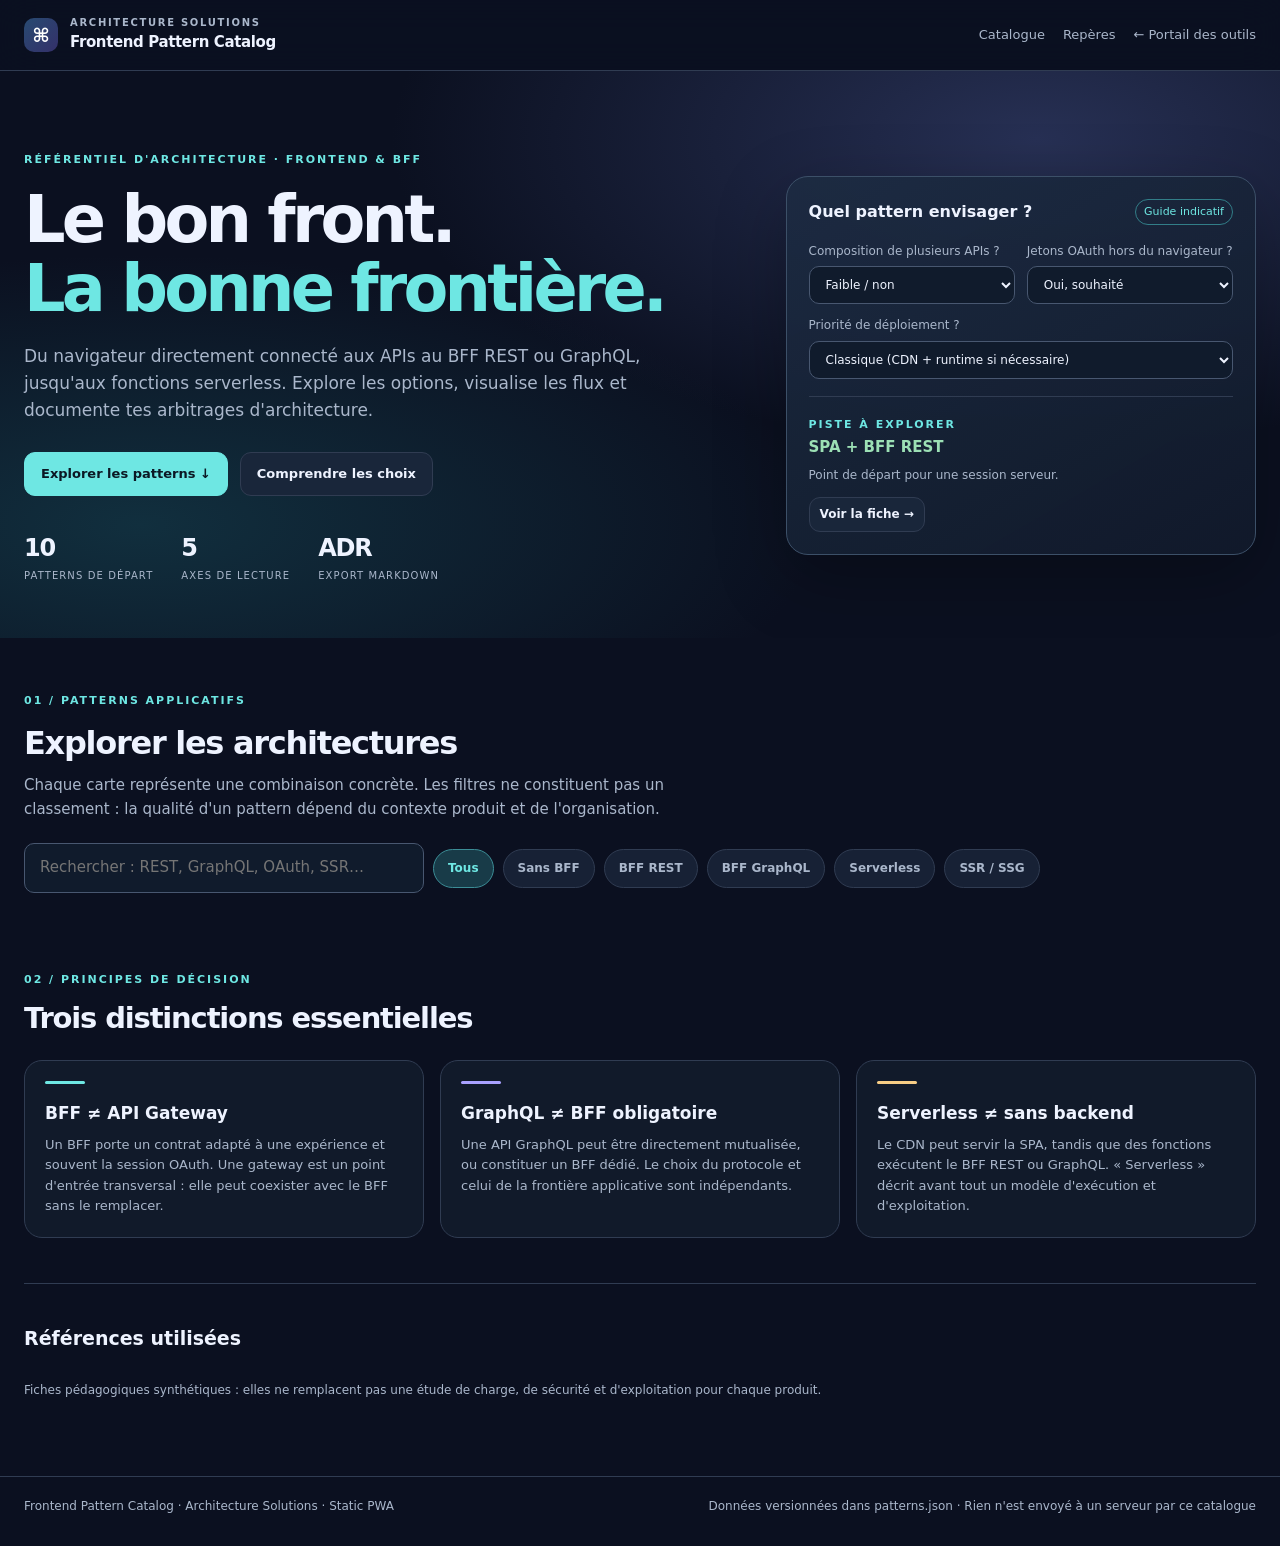
==== index.html @ 8d46b37c "feat: catalogue PWA de 10 patterns frontend, BFF et serverless" ====
<!doctype html>
<html lang="fr">
<head>
  <meta charset="utf-8">
  <meta name="viewport" content="width=device-width,initial-scale=1">
  <meta name="theme-color" content="#0b1020">
  <meta name="description" content="Catalogue interactif de patterns frontend : SPA, BFF REST, GraphQL, SSR, Jamstack et serverless. Schémas, critères d'arbitrage et export ADR.">
  <link rel="manifest" href="./manifest.webmanifest">
  <link rel="icon" type="image/svg+xml" href="./icon.svg">
  <title>Frontend Architecture Patterns · Architecture Solutions</title>
<style>
:root{color-scheme:dark;--bg:#0b1020;--surface:#151c2c;--surface2:#1b2537;--ink:#eef3ff;--muted:#aab7cb;--line:#303c52;--cyan:#6ee7e3;--violet:#a9a1ff;--warm:#f7cd85;--green:#9ce0b5;--r:18px;--font:Inter,-apple-system,BlinkMacSystemFont,"Segoe UI",system-ui,sans-serif}
*{box-sizing:border-box}html{scroll-behavior:smooth}body{margin:0;background:var(--bg);color:var(--ink);font:15px/1.58 var(--font)}button,input,select{font:inherit}button{cursor:pointer}a{color:var(--cyan)}button:focus-visible,a:focus-visible,input:focus-visible,select:focus-visible{outline:2px solid var(--cyan);outline-offset:3px}
[hidden]{display:none!important}.wrap{width:min(1240px,calc(100% - 48px));margin:auto}.topbar{border-bottom:1px solid var(--line);background:#0b1020eF;position:sticky;top:0;z-index:10;backdrop-filter:blur(20px)}
.topbar-inner{display:flex;align-items:center;gap:22px;min-height:70px}.mark{width:34px;height:34px;display:grid;place-items:center;font-size:19px;border-radius:10px;background:linear-gradient(135deg,#284a71,#34306a);color:#fff}.brand{display:flex;gap:12px;align-items:center;text-decoration:none;color:var(--ink);font-weight:750;letter-spacing:-.025em}.brand small{display:block;color:var(--muted);font-size:10px;letter-spacing:.17em;text-transform:uppercase;font-weight:650}.top-links{margin-left:auto;display:flex;gap:18px;align-items:center}.top-links a{color:var(--muted);font-size:13px;text-decoration:none}.top-links a:hover{color:var(--ink)}
.eyebrow{text-transform:uppercase;letter-spacing:.18em;color:var(--cyan);font-size:11px;font-weight:800}.hero{padding:76px 0 54px;position:relative;overflow:hidden;background:radial-gradient(ellipse at 81% 12%,#273054 0,transparent 44%),radial-gradient(ellipse at 11% 80%,#112f3e 0,transparent 42%)}
.hero-grid{display:grid;grid-template-columns:minmax(0,1.3fr) minmax(320px,.85fr);align-items:center;gap:42px}.hero h1{font-size:clamp(36px,5.1vw,70px);letter-spacing:-.057em;line-height:1.06;margin:14px 0 20px;font-weight:780}.hero h1 em{font-style:normal;color:var(--cyan)}.hero p{max-width:660px;font-size:17px;color:var(--muted);margin:0}.hero-actions{display:flex;gap:12px;flex-wrap:wrap;margin-top:28px}
.btn{border:1px solid var(--line);border-radius:11px;padding:11px 16px;display:inline-flex;align-items:center;gap:9px;text-decoration:none;color:var(--ink);background:#19263a;font-weight:650;font-size:13px}.btn:hover{border-color:#7283a1;background:#223047}.btn.primary{background:var(--cyan);color:#0b1824;border-color:var(--cyan)}.btn.primary:hover{background:#a5f4ef}.btn.small{font-size:12px;padding:7px 10px}.btn[disabled]{opacity:.45;cursor:not-allowed}
.hero-panel{border:1px solid #3c5068;border-radius:22px;padding:22px;background:linear-gradient(150deg,#1c2b42e6,#111a2be8);box-shadow:0 22px 70px #0004}.panel-head{display:flex;justify-content:space-between;align-items:center;gap:12px}.panel-head strong{font-size:16px}.panel-head span{font-size:11px;color:var(--cyan);border:1px solid #327e88;padding:3px 8px;border-radius:20px}.select-grid{display:grid;grid-template-columns:1fr 1fr;gap:12px;margin:17px 0}.field{display:flex;flex-direction:column;gap:6px;color:var(--muted);font-size:12px}.field:last-child{grid-column:1/-1}.field select,.search{border:1px solid #485770;background:#101b2c;color:var(--ink);border-radius:10px;padding:10px 12px;width:100%;min-width:0}.suggest{border-top:1px solid var(--line);padding-top:15px}.suggest .note{color:var(--muted);font-size:12px;display:block;margin:6px 0 12px}.suggest strong{font-size:15px;color:var(--green)}
.quick-facts{display:flex;gap:28px;flex-wrap:wrap;margin-top:34px}.quick-facts strong{font-size:24px;letter-spacing:-.05em}.quick-facts span{display:block;text-transform:uppercase;font-size:10px;letter-spacing:.11em;color:var(--muted)}
main{padding-bottom:64px}.intro{padding:50px 0 22px;display:flex;gap:20px;align-items:end;justify-content:space-between}.intro h2{font-size:32px;letter-spacing:-.04em;margin:6px 0}.intro p{max-width:650px;margin:0;color:var(--muted)}.counter{font-size:13px;color:var(--muted)}
.filters{display:flex;flex-wrap:wrap;align-items:center;gap:9px;margin-bottom:22px}.search{min-width:220px;flex:1;max-width:400px;padding:12px 15px}.chip{background:#172135;color:var(--muted);border:1px solid var(--line);border-radius:30px;padding:9px 14px;font-size:12px;font-weight:700}.chip:hover,.chip[aria-pressed=true]{background:#183b48;color:var(--cyan);border-color:#3c8d96}
.cards{display:grid;grid-template-columns:repeat(3,minmax(0,1fr));gap:17px}.pattern{min-width:0;border:1px solid var(--line);border-radius:var(--r);background:linear-gradient(160deg,#182338,#101827);padding:22px;display:flex;flex-direction:column;transition:transform .18s,border-color .18s}.pattern:hover{transform:translateY(-3px);border-color:#59708d}.pattern .meta{display:flex;justify-content:space-between;gap:12px;align-items:center}.micro{font-size:10px;letter-spacing:.12em;text-transform:uppercase;color:var(--cyan);font-weight:800}.tag{font-size:10px;border:1px solid #445169;color:#c6d0dd;border-radius:6px;padding:3px 7px;white-space:nowrap}.pattern h3{font-size:20px;line-height:1.2;letter-spacing:-.035em;margin:18px 0 9px}.pattern .summary{color:var(--muted);font-size:13px;min-height:62px;margin:0}.chain{display:flex;align-items:stretch;gap:5px;margin:23px 0;overflow-x:auto;padding:4px 0 8px}.node{background:#202f46;border:1px solid #455c78;border-radius:8px;padding:10px 7px;min-width:0;flex:1;display:grid;place-items:center;text-align:center;font-size:10px;font-weight:700;line-height:1.2}.node small{display:block;color:var(--muted);font-size:9px;font-weight:450;margin-top:4px}.node.bff{border-color:#62bcb8;color:#abf9f1}.node.client{border-color:#8278ce;color:#dad3ff}.node.service{border-color:#b39054;color:#ffe4b2}.arr{align-self:center;color:var(--cyan);font-size:15px}.pattern .bottom{display:flex;justify-content:space-between;align-items:center;margin-top:auto;gap:10px;border-top:1px solid var(--line);padding-top:14px}.pattern .detail{border:0;background:none;color:var(--cyan);font-size:12px;font-weight:700;padding:5px}.compare-toggle{display:flex;align-items:center;gap:6px;font-size:12px;color:var(--muted);cursor:pointer}.compare-toggle input{accent-color:var(--cyan);width:16px;height:16px}.hint{font-size:12px;color:var(--muted)}.empty{padding:45px;text-align:center;border:1px dashed var(--line);border-radius:var(--r)}
.comparison{margin-top:42px;border:1px solid #40506d;background:linear-gradient(140deg,#16263c,#101927);border-radius:20px;padding:24px}.comparison h2{margin:0 0 8px;font-size:24px;letter-spacing:-.04em}.comparison p{color:var(--muted);margin:0 0 18px}.table-scroll{overflow-x:auto}table{width:100%;border-collapse:collapse;font-size:13px}th,td{text-align:left;vertical-align:top;padding:12px;border-bottom:1px solid var(--line);min-width:180px}th:first-child,td:first-child{min-width:136px;width:136px;color:var(--muted)}th{color:var(--cyan)}.compare-actions{display:flex;justify-content:flex-end;gap:9px;margin-top:18px}
.guidance{margin:52px 0 0}.guidance h2{font-size:29px;letter-spacing:-.04em;margin:5px 0 18px}.guide-grid{display:grid;grid-template-columns:repeat(3,1fr);gap:16px}.guide{border:1px solid var(--line);background:#111a2a;border-radius:var(--r);padding:20px}.guide h3{margin:0 0 8px;font-size:17px}.guide p{margin:0;color:var(--muted);font-size:13px}.guide .stripe{height:3px;width:40px;background:var(--cyan);margin-bottom:16px;border-radius:5px}.guide:nth-child(2) .stripe{background:var(--violet)}.guide:nth-child(3) .stripe{background:var(--warm)}
.references{margin:45px 0 0;padding-top:24px;border-top:1px solid var(--line)}.references h2{font-size:19px}.references ul{list-style:none;margin:0;padding:0;display:flex;flex-wrap:wrap;gap:12px}.references a{font-size:12px;color:var(--muted)}footer{border-top:1px solid var(--line);color:var(--muted);font-size:12px;padding:20px 0 30px}.footer-row{display:flex;justify-content:space-between;flex-wrap:wrap;gap:10px}
dialog{padding:0;border:1px solid #536781;border-radius:20px;background:#111a2b;color:var(--ink);max-height:min(92vh,1000px);width:min(860px,calc(100% - 24px));box-shadow:0 35px 120px #000b}dialog::backdrop{background:#050a15c9;backdrop-filter:blur(5px)}.dialog-body{padding:30px}.dialog-head{display:flex;justify-content:space-between;gap:20px;align-items:start}.dialog-head h2{font-size:31px;line-height:1.16;letter-spacing:-.05em;margin:8px 0 10px}.close{border:1px solid var(--line);background:#203047;color:var(--ink);border-radius:9px;padding:7px 12px}.diagram-full{display:flex;align-items:stretch;gap:9px;overflow-x:auto;margin:24px 0;padding:18px 10px;border:1px solid var(--line);border-radius:12px;background:#0b1423}.diagram-full .node{min-width:125px;font-size:12px;padding:14px 12px}.diagram-full .arr{font-size:23px}.facts{display:flex;gap:9px;flex-wrap:wrap;margin:13px 0 18px}.facts span{color:#bfcce0;border:1px solid var(--line);padding:5px 9px;border-radius:7px;font-size:11px}.cols{display:grid;grid-template-columns:1fr 1fr;gap:22px}.cols h3,.dialog-body h3{font-size:14px;letter-spacing:.02em;margin:18px 0 8px}.cols ul{margin:0;padding-left:18px;color:var(--muted);font-size:13px}.cols li{margin-bottom:8px}.detail-text{font-size:14px;color:var(--muted);margin:0}.warning{border-left:3px solid var(--warm);background:#292519;color:#eee1c9;padding:13px 15px;border-radius:6px;font-size:13px;margin-top:19px}.dialog-actions{display:flex;justify-content:flex-end;gap:10px;margin-top:22px}.source-links{font-size:12px;display:flex;flex-wrap:wrap;gap:13px}
#notice{position:fixed;z-index:40;bottom:20px;right:20px;background:#254536;border:1px solid #6cd0a6;color:white;padding:11px 17px;border-radius:9px;box-shadow:0 12px 35px #0007}
@media(max-width:1000px){.cards{grid-template-columns:repeat(2,minmax(0,1fr))}.hero-grid{grid-template-columns:1fr}.hero-panel{max-width:700px}.hero{padding-top:48px}.guide-grid{grid-template-columns:1fr 1fr}}
@media(max-width:670px){.wrap{width:min(100% - 28px,1240px)}.topbar-inner{min-height:62px}.top-links a:nth-child(2){display:none}.hero{padding:36px 0 30px}.hero p{font-size:15px}.hero h1{font-size:39px}.quick-facts{gap:20px}.cards,.guide-grid,.cols{grid-template-columns:1fr}.intro{align-items:start;flex-direction:column;padding-top:35px}.intro h2{font-size:27px}.filters{gap:7px}.search{max-width:none;flex-basis:100%}.pattern .summary{min-height:unset}.dialog-body{padding:20px}.dialog-head h2{font-size:26px}.diagram-full .node{min-width:115px}.brand{font-size:13px}.top-links{gap:8px}}
@media(prefers-reduced-motion:reduce){*,*::before,*::after{animation:none!important;transition:none!important;scroll-behavior:auto!important}}
</style>
</head>
<body>
<header class="topbar"><div class="wrap topbar-inner">
  <a class="brand" href="./index.html" aria-label="Accueil du catalogue"><span class="mark" aria-hidden="true">⌘</span><span><small>Architecture Solutions</small>Frontend Pattern Catalog</span></a>
  <nav class="top-links" aria-label="Navigation"><a href="#catalogue">Catalogue</a><a href="#repères">Repères</a><a href="https://sims07.github.io/tools-portal/">← Portail des outils</a></nav>
</div></header>
<section class="hero"><div class="wrap hero-grid">
 <div><span class="eyebrow">Référentiel d'architecture · Frontend & BFF</span>
  <h1>Le bon front.<br><em>La bonne frontière.</em></h1>
  <p>Du navigateur directement connecté aux APIs au BFF REST ou GraphQL, jusqu'aux fonctions serverless. Explore les options, visualise les flux et documente tes arbitrages d'architecture.</p>
  <div class="hero-actions"><a class="btn primary" href="#catalogue">Explorer les patterns ↓</a><a class="btn" href="#repères">Comprendre les choix</a></div>
  <div class="quick-facts"><div><strong id="totalCount">10</strong><span>Patterns de départ</span></div><div><strong>5</strong><span>Axes de lecture</span></div><div><strong>ADR</strong><span>Export Markdown</span></div></div>
 </div>
 <aside class="hero-panel" aria-label="Assistant d'orientation">
  <div class="panel-head"><strong>Quel pattern envisager ?</strong><span>Guide indicatif</span></div>
  <div class="select-grid">
   <label class="field">Composition de plusieurs APIs ?
    <select id="aggregation"><option value="no">Faible / non</option><option value="yes">Oui, plusieurs sources</option></select></label>
   <label class="field">Jetons OAuth hors du navigateur ?
    <select id="secure"><option value="yes">Oui, souhaité</option><option value="no">Non, client public possible</option></select></label>
   <label class="field">Priorité de déploiement ?
    <select id="deployment"><option value="standard">Classique (CDN + runtime si nécessaire)</option><option value="serverless">Serverless / à l'usage</option><option value="seo">Rendu initial / contenu indexable</option></select></label>
  </div>
  <div class="suggest" aria-live="polite"><span class="eyebrow">Piste à explorer</span><div><strong id="suggestTitle">SPA + BFF REST</strong></div><span class="note" id="suggestReason">Point de départ pour une session serveur.</span><button class="btn small" id="suggestOpen" type="button">Voir la fiche →</button></div>
 </aside>
</div></section>
<main class="wrap">
<section id="catalogue" aria-labelledby="catalogTitle">
 <div class="intro"><div><span class="eyebrow">01 / Patterns applicatifs</span><h2 id="catalogTitle">Explorer les architectures</h2><p>Chaque carte représente une combinaison concrète. Les filtres ne constituent pas un classement : la qualité d'un pattern dépend du contexte produit et de l'organisation.</p></div><span class="counter" id="resultCount" aria-live="polite"></span></div>
 <div class="filters" role="group" aria-label="Filtrer les patterns">
  <input class="search" id="search" type="search" placeholder="Rechercher : REST, GraphQL, OAuth, SSR…" aria-label="Rechercher des patterns">
  <button class="chip" type="button" data-filter="all" aria-pressed="true">Tous</button>
  <button class="chip" type="button" data-filter="direct" aria-pressed="false">Sans BFF</button>
  <button class="chip" type="button" data-filter="bff-rest" aria-pressed="false">BFF REST</button>
  <button class="chip" type="button" data-filter="bff-graphql" aria-pressed="false">BFF GraphQL</button>
  <button class="chip" type="button" data-filter="serverless" aria-pressed="false">Serverless</button>
  <button class="chip" type="button" data-filter="rendering" aria-pressed="false">SSR / SSG</button>
 </div>
 <div class="cards" id="cards" aria-live="polite"></div>
 <p id="empty" class="empty" hidden>Aucun résultat. Modifiez le filtre ou la recherche.</p>
</section>
<section class="comparison" id="comparison" hidden aria-labelledby="comparisonTitle">
 <h2 id="comparisonTitle">Comparer les options</h2><p>Deux ou trois patterns côte à côte, pour structurer un arbitrage et copier une ébauche d'ADR.</p>
 <div class="table-scroll"><table id="comparisonTable"></table></div>
 <div class="compare-actions"><button class="btn small" type="button" id="clearCompare">Effacer</button><button class="btn primary small" type="button" id="copyCompare">Copier un ADR Markdown</button></div>
</section>
<section class="guidance" id="repères" aria-labelledby="guideTitle">
 <span class="eyebrow">02 / Principes de décision</span><h2 id="guideTitle">Trois distinctions essentielles</h2>
 <div class="guide-grid">
  <article class="guide"><div class="stripe"></div><h3>BFF ≠ API Gateway</h3><p>Un BFF porte un contrat adapté à une expérience et souvent la session OAuth. Une gateway est un point d'entrée transversal : elle peut coexister avec le BFF sans le remplacer.</p></article>
  <article class="guide"><div class="stripe"></div><h3>GraphQL ≠ BFF obligatoire</h3><p>Une API GraphQL peut être directement mutualisée, ou constituer un BFF dédié. Le choix du protocole et celui de la frontière applicative sont indépendants.</p></article>
  <article class="guide"><div class="stripe"></div><h3>Serverless ≠ sans backend</h3><p>Le CDN peut servir la SPA, tandis que des fonctions exécutent le BFF REST ou GraphQL. « Serverless » décrit avant tout un modèle d'exécution et d'exploitation.</p></article>
 </div>
</section>
<section class="references" aria-labelledby="sourcesTitle"><h2 id="sourcesTitle">Références utilisées</h2><ul id="referencesList"></ul><p class="hint">Fiches pédagogiques synthétiques : elles ne remplacent pas une étude de charge, de sécurité et d'exploitation pour chaque produit.</p></section>
</main>
<footer><div class="wrap footer-row"><span>Frontend Pattern Catalog · Architecture Solutions · Static PWA</span><span>Données versionnées dans patterns.json · Rien n'est envoyé à un serveur par ce catalogue</span></div></footer>
<dialog id="detail" aria-label="Fiche de pattern"><div class="dialog-body" id="detailContent"></div></dialog>
<div id="notice" role="status" aria-live="polite" hidden></div>
<script>
(function(){
"use strict";
var patterns=[], refs={}, selected=new Set(), filter="all", search="";
var cards=document.getElementById("cards"), dialog=document.getElementById("detail"), details=document.getElementById("detailContent");
function esc(v){return String(v==null?"":v).replace(/[&<>"']/g,function(c){return {"&":"&amp;","<":"&lt;",">":"&gt;",'"':"&quot;","'":"&#39;"}[c]});}
function notify(message){var n=document.getElementById("notice");n.textContent=message;n.hidden=false;clearTimeout(notify.timer);notify.timer=setTimeout(function(){n.hidden=true},3000);}
function kind(label){if(label==="bff")return "bff";if(label==="client")return "client";if(label==="service")return "service";return "";}
function chain(p,full){var nodes=full?p.diagram:p.diagram.slice(0,3);return '<div class="'+(full?'diagram-full':'chain')+'" aria-label="Flux : '+esc(p.diagram.map(function(n){return n[0]}).join(" vers "))+'">'+nodes.map(function(n,i){return (i?'<span class="arr" aria-hidden="true">→</span>':'')+'<div class="node '+kind(n[2])+'"><span>'+esc(n[0])+'<small>'+esc(n[1])+'</small></span></div>'}).join("")+(full||p.diagram.length<=3?'':'<span class="arr" title="Flux simplifié" aria-hidden="true">…</span>')+'</div>';}
function list(items){return "<ul>"+items.map(function(s){return "<li>"+esc(s)+"</li>"}).join("")+"</ul>";}
function find(id){return patterns.find(function(p){return p.id===id});}
function render(){
 var matches=patterns.filter(function(p){return (filter==="all"||p.tags.includes(filter))&&(!search||[p.title,p.subtitle,p.summary,p.when,p.rendering,p.hosting,p.auth,p.security].join(" ").toLocaleLowerCase("fr").includes(search));});
 document.getElementById("resultCount").textContent=matches.length+" / "+patterns.length+" patterns";
 document.getElementById("empty").hidden=matches.length>0;
 cards.innerHTML=matches.map(function(p){var checked=selected.has(p.id);return '<article class="pattern" id="pattern-'+esc(p.id)+'"><div class="meta"><span class="micro">'+esc(p.subtitle)+'</span><span class="tag">'+esc(p.rendering)+'</span></div><h3>'+esc(p.title)+'</h3><p class="summary">'+esc(p.summary)+'</p>'+chain(p,false)+'<div class="bottom"><button type="button" class="detail" data-open="'+esc(p.id)+'">Voir le pattern →</button><label class="compare-toggle"><input type="checkbox" data-compare="'+esc(p.id)+'" '+(checked?'checked':'')+' aria-label="Comparer '+esc(p.title)+'">Comparer</label></div></article>'}).join("");
 renderCompare();
}
function openDetail(id){
 var p=find(id);if(!p)return;
 var links=p.refs.map(function(key){return refs[key]}).filter(Boolean).map(function(r){return '<a href="'+esc(r.url)+'" target="_blank" rel="noopener noreferrer">'+esc(r.title)+'</a>'}).join("");
 details.innerHTML='<div class="dialog-head"><div><span class="eyebrow">Fiche de référence / '+esc(p.subtitle)+'</span><h2>'+esc(p.title)+'</h2><p class="detail-text">'+esc(p.summary)+'</p></div><button type="button" class="close" data-close>Fermer ✕</button></div><div class="facts"><span>Rendu : '+esc(p.rendering)+'</span><span>Hébergement : '+esc(p.hosting)+'</span><span>Complexité : '+esc(p.complexity)+'</span></div>'+chain(p,true)+'<h3>Problème et intention</h3><p class="detail-text">'+esc(p.problem)+'</p><h3>Quand l'envisager ?</h3><p class="detail-text">'+esc(p.when)+'</p><div class="cols"><div><h3>Atouts</h3>'+list(p.benefits)+'</div><div><h3>Compromis</h3>'+list(p.tradeoffs)+'</div></div><div class="warning"><strong>Sécurité et identité.</strong> '+esc(p.security)+'</div><h3>Exploitation & observabilité</h3><p class="detail-text">'+esc(p.operations)+'</p><h3>Références</h3><div class="source-links">'+links+'</div><div class="dialog-actions"><button type="button" class="btn" data-copy="'+esc(p.id)+'">Copier la fiche Markdown</button><button type="button" class="btn primary" data-toggle="'+esc(p.id)+'">'+(selected.has(p.id)?'Retirer de la comparaison':'Ajouter à la comparaison')+'</button></div>';
 dialog.showModal();
}
function toggle(id,enabled){
 if(!find(id))return;
 if(enabled&&selected.size>=3&&!selected.has(id)){notify("Maximum 3 patterns à comparer.");render();return}
 if(enabled)selected.add(id);else selected.delete(id);
 render();
 if(dialog.open&&details.querySelector('[data-toggle]'))details.querySelector('[data-toggle]').textContent=selected.has(id)?'Retirer de la comparaison':'Ajouter à la comparaison';
}
function md(p){return "# "+p.title+"\n\n"+p.summary+"\n\n## Contexte\n"+p.problem+"\n\n## À privilégier si\n"+p.when+"\n\n## Architecture\n"+p.diagram.map(function(n){return n[0]}).join(" → ")+"\n\n## Bénéfices\n"+p.benefits.map(function(v){return "- "+v}).join("\n")+"\n\n## Compromis\n"+p.tradeoffs.map(function(v){return "- "+v}).join("\n")+"\n\n## Sécurité\n"+p.security+"\n\n## Observabilité\n"+p.operations+"\n";}
function renderCompare(){
 var ids=Array.from(selected), sec=document.getElementById("comparison");sec.hidden=ids.length<2;if(ids.length<2)return;
 var chosen=ids.map(find), rows=[["Rendu","rendering"],["Hébergement","hosting"],["Complexité","complexity"],["Identité","auth"],["À privilégier si","when"],["Sécurité","security"],["Exploitation","operations"]];
 document.getElementById("comparisonTable").innerHTML='<thead><tr><th scope="col">Critère</th>'+chosen.map(function(p){return '<th scope="col">'+esc(p.title)+'</th>'}).join("")+'</tr></thead><tbody>'+rows.map(function(r){return '<tr><th scope="row">'+esc(r[0])+'</th>'+chosen.map(function(p){return '<td>'+esc(p[r[1]])+'</td>'}).join("")+'</tr>'}).join("")+'</tbody>';
}
async function copy(value){
 try{await navigator.clipboard.writeText(value);notify("Markdown copié.");return}catch(e){}
 var area=document.createElement("textarea");area.value=value;area.style.position="fixed";area.style.opacity="0";document.body.appendChild(area);area.select();var ok=false;try{ok=document.execCommand("copy")}catch(e){}area.remove();notify(ok?"Markdown copié.":"Copie indisponible : utilisez un navigateur HTTPS.");
}
function orient(){
 var agg=document.getElementById("aggregation").value==="yes";
 var sec=document.getElementById("secure").value==="yes";
 var dep=document.getElementById("deployment").value;
 var id=dep==="seo"?"ssr-bff":dep==="serverless"?(agg||sec?"serverless-bff-rest":"ssg-direct"):(agg||sec?"bff-rest":"spa-rest-direct");
 var p=find(id);if(!p)return;
 document.getElementById("suggestTitle").textContent=p.title;
 document.getElementById("suggestReason").textContent=dep==="seo"?"Le rendu initial motive cette piste ; à confirmer selon personnalisation et trafic.":dep==="serverless"?"L'hébergement à l'usage ne tranche pas seul la nécessité d'un BFF.":sec?"Une session serveur évite d'exposer les jetons OAuth au code JavaScript.":agg?"La composition de sources justifie d'étudier une couche dédiée.":"Un front direct peut suffire si les APIs sont déjà adaptées.";
 document.getElementById("suggestOpen").dataset.open=id;
}
cards.addEventListener("click",function(e){var b=e.target.closest("[data-open]");if(b)openDetail(b.dataset.open)});
cards.addEventListener("change",function(e){if(e.target.matches("[data-compare]"))toggle(e.target.dataset.compare,e.target.checked)});
document.querySelectorAll("[data-filter]").forEach(function(b){b.addEventListener("click",function(){filter=b.dataset.filter;document.querySelectorAll("[data-filter]").forEach(function(x){x.setAttribute("aria-pressed",String(x===b))});render()})});
document.getElementById("search").addEventListener("input",function(e){search=e.target.value.trim().toLocaleLowerCase("fr");render()});
document.getElementById("suggestOpen").addEventListener("click",function(e){openDetail(e.currentTarget.dataset.open)});
["aggregation","secure","deployment"].forEach(function(k){document.getElementById(k).addEventListener("change",orient)});
details.addEventListener("click",function(e){var b=e.target.closest("button");if(!b)return;if(b.hasAttribute("data-close"))dialog.close();if(b.dataset.copy)copy(md(find(b.dataset.copy)));if(b.dataset.toggle){var id=b.dataset.toggle;toggle(id,!selected.has(id));}});
dialog.addEventListener("click",function(e){if(e.target===dialog)dialog.close()});
document.getElementById("clearCompare").addEventListener("click",function(){selected.clear();render()});
document.getElementById("copyCompare").addEventListener("click",function(){var ps=Array.from(selected).map(find);if(ps.length<2)return;var lines=["# ADR — Comparaison de patterns frontend","","## Statut","Proposé / à arbitrer","","## Options étudiées"];ps.forEach(function(p){lines.push("### "+p.title,"**À privilégier si :** "+p.when,"**Compromis :** "+p.tradeoffs.join(" ; "),"**Sécurité :** "+p.security,"")});lines.push("## Décision","[À compléter selon contexte, risques, coûts et responsabilités.]","","## Conséquences","[À documenter.]");copy(lines.join("\n"))});
fetch("./patterns.json",{cache:"no-store"}).then(function(res){if(!res.ok)throw Error("HTTP "+res.status);return res.json()}).then(function(data){
 if(!data||!Array.isArray(data.patterns))throw Error("Format du catalogue invalide");
 patterns=data.patterns;refs=Object.fromEntries(data.sources.map(function(r){return [r.id,r]}));
 document.getElementById("totalCount").textContent=patterns.length;
 document.getElementById("referencesList").innerHTML=data.sources.map(function(r){return '<li><a href="'+esc(r.url)+'" target="_blank" rel="noopener noreferrer">'+esc(r.title)+' ↗</a></li>'}).join("");
 render();orient();
}).catch(function(err){cards.innerHTML='<p class="empty">Le catalogue est indisponible. Vérifiez le chargement de patterns.json ou réessayez en ligne.</p>';document.getElementById("resultCount").textContent="Chargement impossible";console.error(err)});
if("serviceWorker" in navigator&&location.protocol!=="file:"){window.addEventListener("load",function(){navigator.serviceWorker.register("./sw.js",{scope:"./"}).catch(function(e){console.warn("PWA non activée",e)})})}
})();
</script>
</body>
</html>
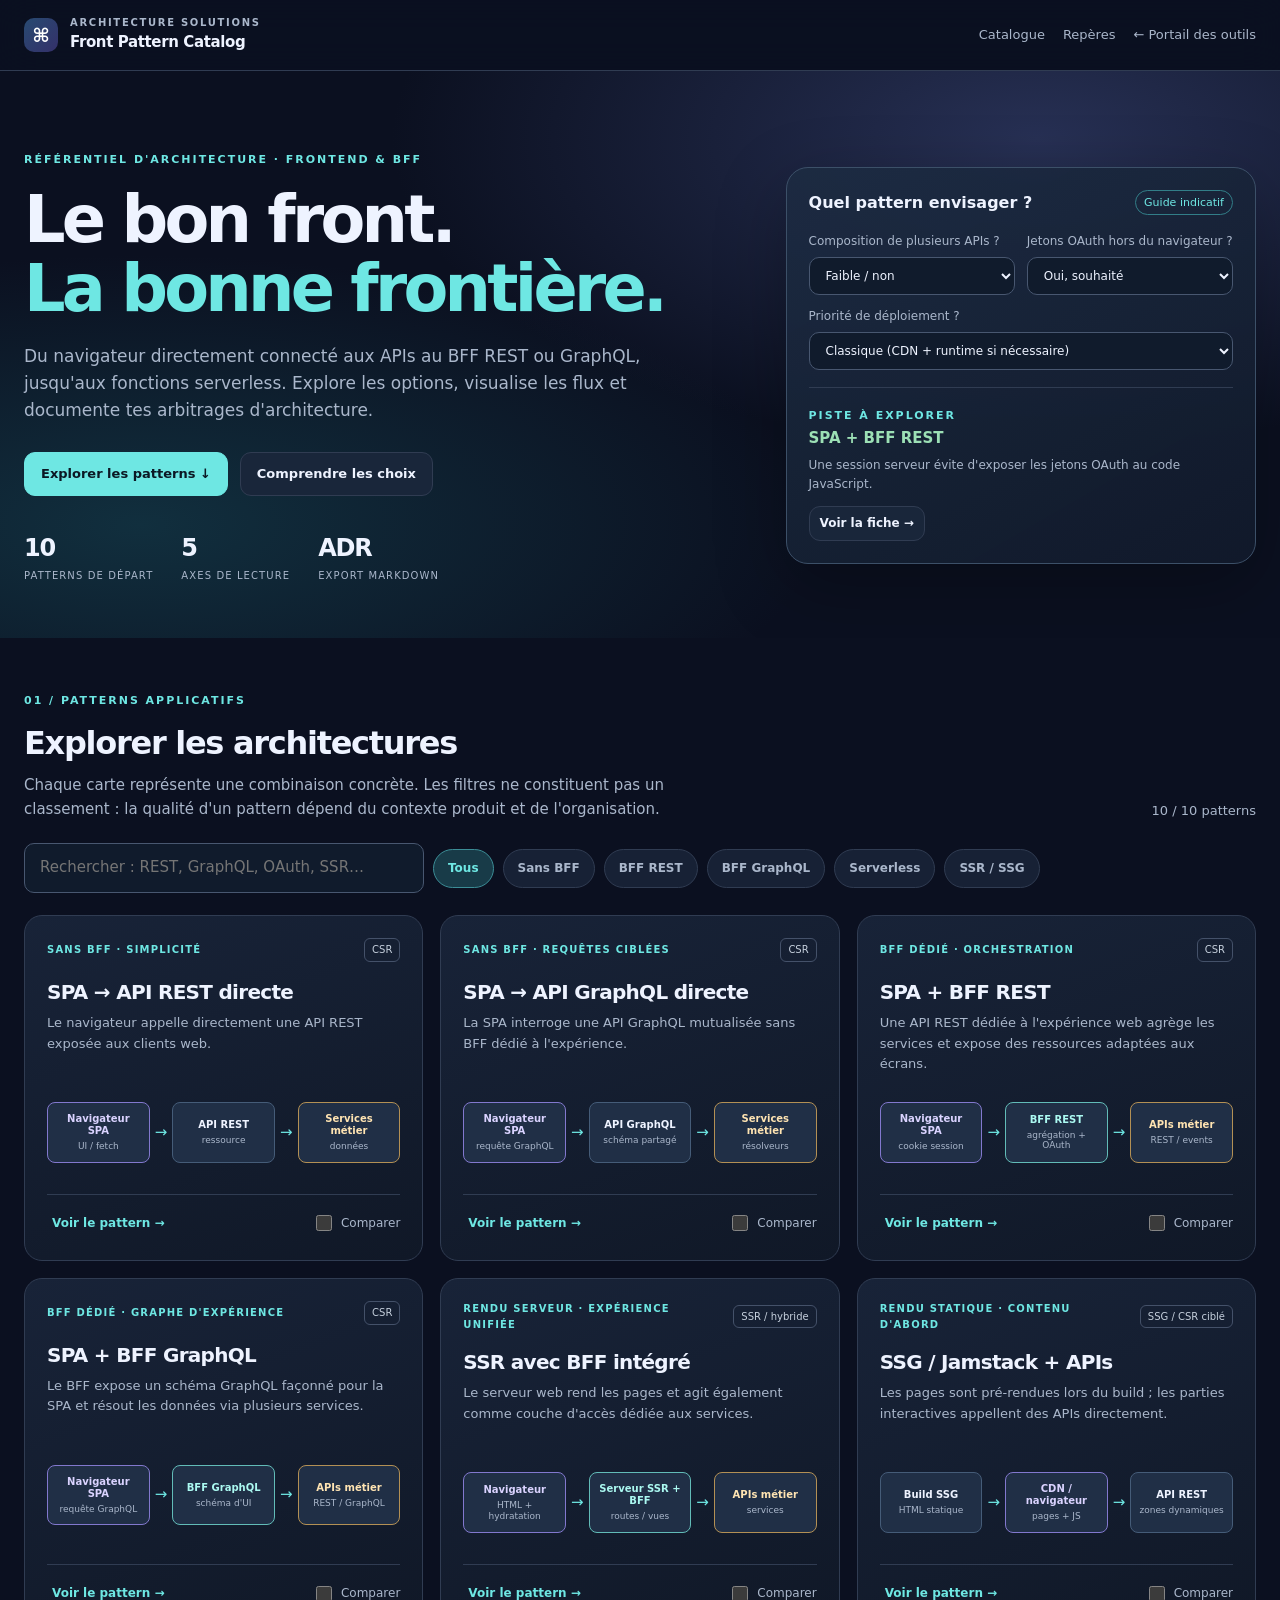
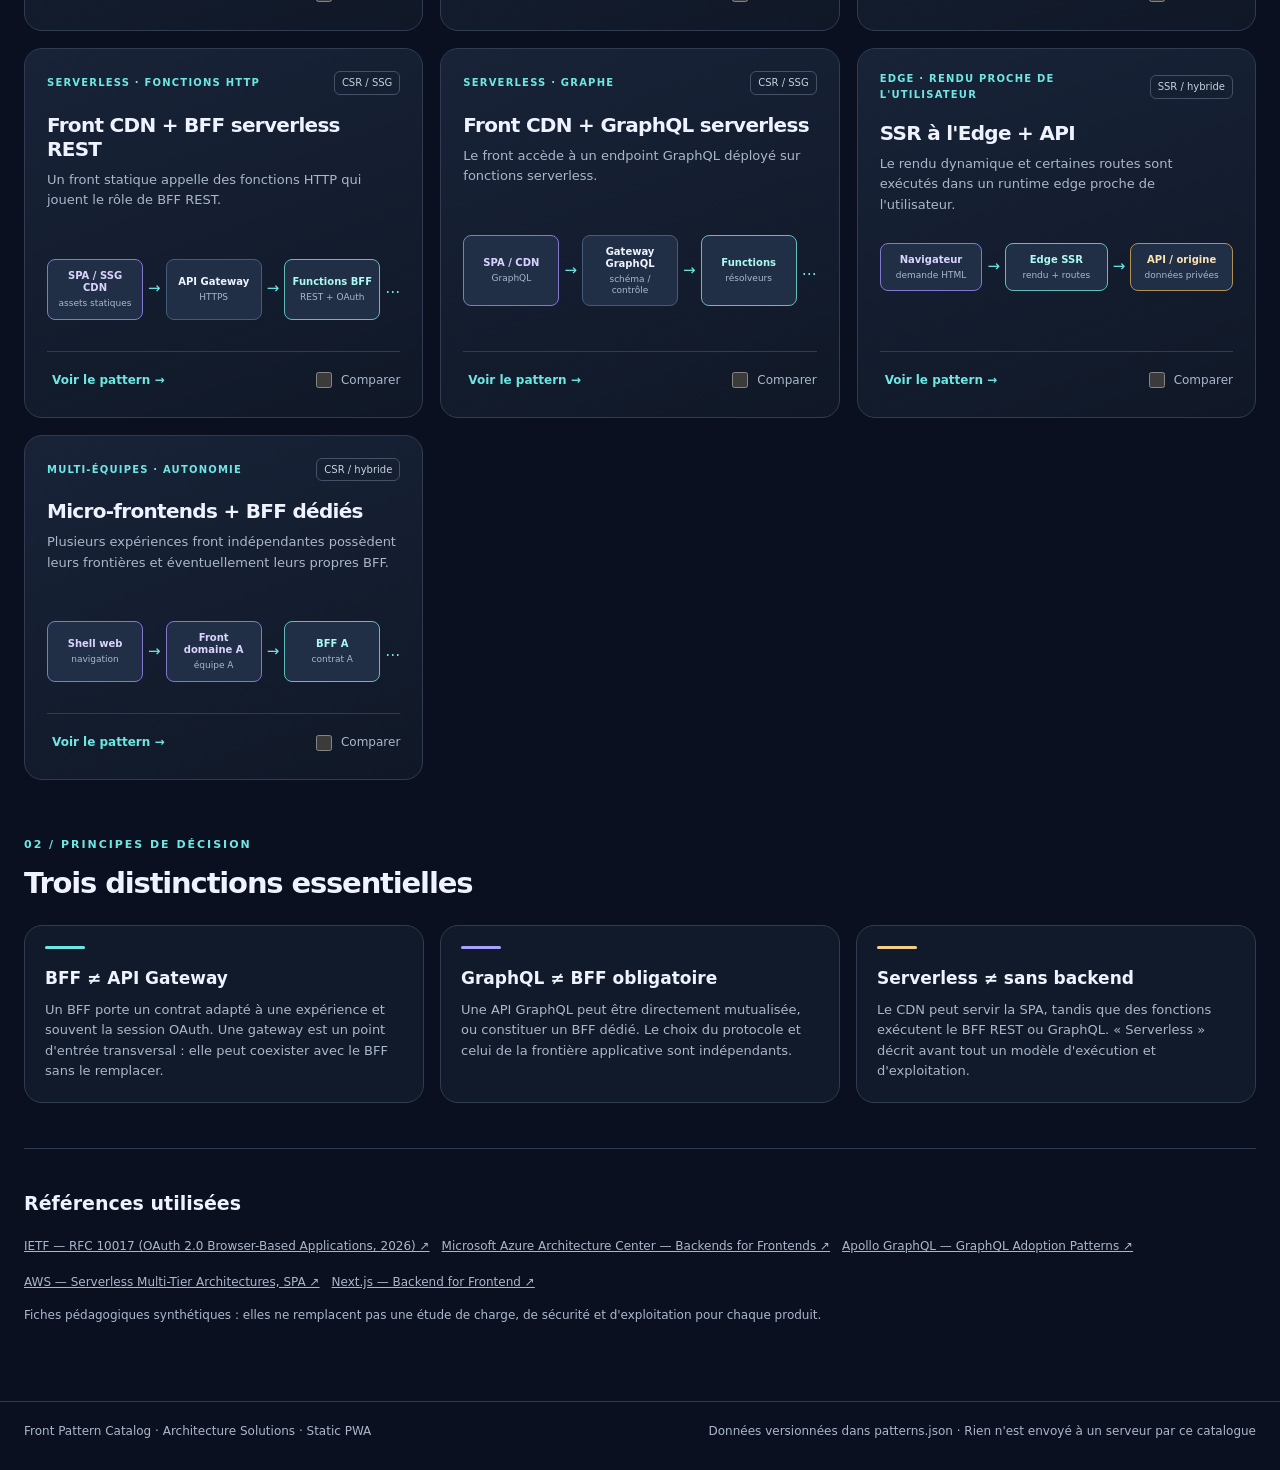
==== commit 5f1ff89b: "fix: corriger JS des fiches, assertions et documentation du dépôt indépendant" ====
--- a/index.html
+++ b/index.html
@@ -33,7 +33,7 @@
 </head>
 <body>
 <header class="topbar"><div class="wrap topbar-inner">
-  <a class="brand" href="./index.html" aria-label="Accueil du catalogue"><span class="mark" aria-hidden="true">⌘</span><span><small>Architecture Solutions</small>Frontend Pattern Catalog</span></a>
+  <a class="brand" href="./index.html" aria-label="Accueil du catalogue"><span class="mark" aria-hidden="true">⌘</span><span><small>Architecture Solutions</small>Front Pattern Catalog</span></a>
   <nav class="top-links" aria-label="Navigation"><a href="#catalogue">Catalogue</a><a href="#repères">Repères</a><a href="https://sims07.github.io/tools-portal/">← Portail des outils</a></nav>
 </div></header>
 <section class="hero"><div class="wrap hero-grid">
@@ -86,7 +86,7 @@
 </section>
 <section class="references" aria-labelledby="sourcesTitle"><h2 id="sourcesTitle">Références utilisées</h2><ul id="referencesList"></ul><p class="hint">Fiches pédagogiques synthétiques : elles ne remplacent pas une étude de charge, de sécurité et d'exploitation pour chaque produit.</p></section>
 </main>
-<footer><div class="wrap footer-row"><span>Frontend Pattern Catalog · Architecture Solutions · Static PWA</span><span>Données versionnées dans patterns.json · Rien n'est envoyé à un serveur par ce catalogue</span></div></footer>
+<footer><div class="wrap footer-row"><span>Front Pattern Catalog · Architecture Solutions · Static PWA</span><span>Données versionnées dans patterns.json · Rien n'est envoyé à un serveur par ce catalogue</span></div></footer>
 <dialog id="detail" aria-label="Fiche de pattern"><div class="dialog-body" id="detailContent"></div></dialog>
 <div id="notice" role="status" aria-live="polite" hidden></div>
 <script>
@@ -110,7 +110,7 @@
 function openDetail(id){
  var p=find(id);if(!p)return;
  var links=p.refs.map(function(key){return refs[key]}).filter(Boolean).map(function(r){return '<a href="'+esc(r.url)+'" target="_blank" rel="noopener noreferrer">'+esc(r.title)+'</a>'}).join("");
- details.innerHTML='<div class="dialog-head"><div><span class="eyebrow">Fiche de référence / '+esc(p.subtitle)+'</span><h2>'+esc(p.title)+'</h2><p class="detail-text">'+esc(p.summary)+'</p></div><button type="button" class="close" data-close>Fermer ✕</button></div><div class="facts"><span>Rendu : '+esc(p.rendering)+'</span><span>Hébergement : '+esc(p.hosting)+'</span><span>Complexité : '+esc(p.complexity)+'</span></div>'+chain(p,true)+'<h3>Problème et intention</h3><p class="detail-text">'+esc(p.problem)+'</p><h3>Quand l'envisager ?</h3><p class="detail-text">'+esc(p.when)+'</p><div class="cols"><div><h3>Atouts</h3>'+list(p.benefits)+'</div><div><h3>Compromis</h3>'+list(p.tradeoffs)+'</div></div><div class="warning"><strong>Sécurité et identité.</strong> '+esc(p.security)+'</div><h3>Exploitation & observabilité</h3><p class="detail-text">'+esc(p.operations)+'</p><h3>Références</h3><div class="source-links">'+links+'</div><div class="dialog-actions"><button type="button" class="btn" data-copy="'+esc(p.id)+'">Copier la fiche Markdown</button><button type="button" class="btn primary" data-toggle="'+esc(p.id)+'">'+(selected.has(p.id)?'Retirer de la comparaison':'Ajouter à la comparaison')+'</button></div>';
+ details.innerHTML='<div class="dialog-head"><div><span class="eyebrow">Fiche de référence / '+esc(p.subtitle)+'</span><h2>'+esc(p.title)+'</h2><p class="detail-text">'+esc(p.summary)+'</p></div><button type="button" class="close" data-close>Fermer ✕</button></div><div class="facts"><span>Rendu : '+esc(p.rendering)+'</span><span>Hébergement : '+esc(p.hosting)+'</span><span>Complexité : '+esc(p.complexity)+'</span></div>'+chain(p,true)+'<h3>Problème et intention</h3><p class="detail-text">'+esc(p.problem)+'</p><h3>Quand l&#39;envisager ?</h3><p class="detail-text">'+esc(p.when)+'</p><div class="cols"><div><h3>Atouts</h3>'+list(p.benefits)+'</div><div><h3>Compromis</h3>'+list(p.tradeoffs)+'</div></div><div class="warning"><strong>Sécurité et identité.</strong> '+esc(p.security)+'</div><h3>Exploitation & observabilité</h3><p class="detail-text">'+esc(p.operations)+'</p><h3>Références</h3><div class="source-links">'+links+'</div><div class="dialog-actions"><button type="button" class="btn" data-copy="'+esc(p.id)+'">Copier la fiche Markdown</button><button type="button" class="btn primary" data-toggle="'+esc(p.id)+'">'+(selected.has(p.id)?'Retirer de la comparaison':'Ajouter à la comparaison')+'</button></div>';
  dialog.showModal();
 }
 function toggle(id,enabled){
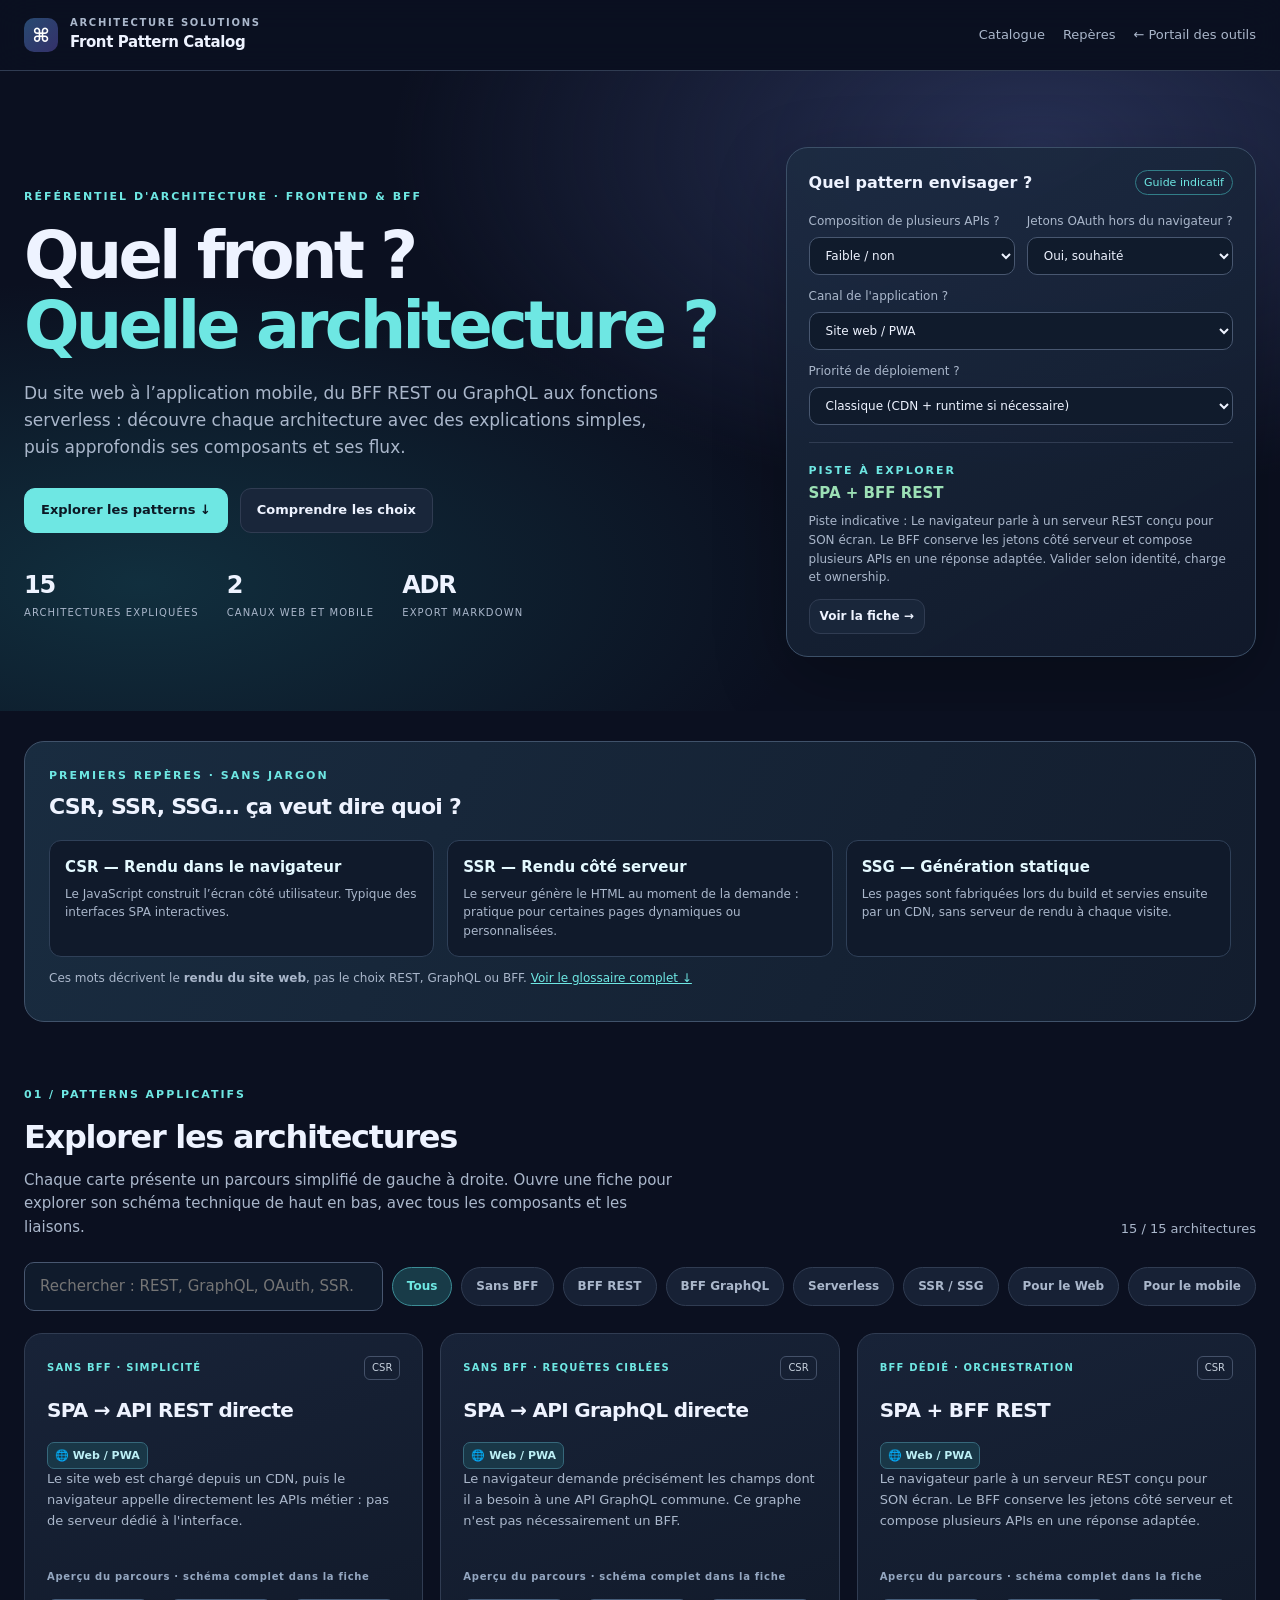
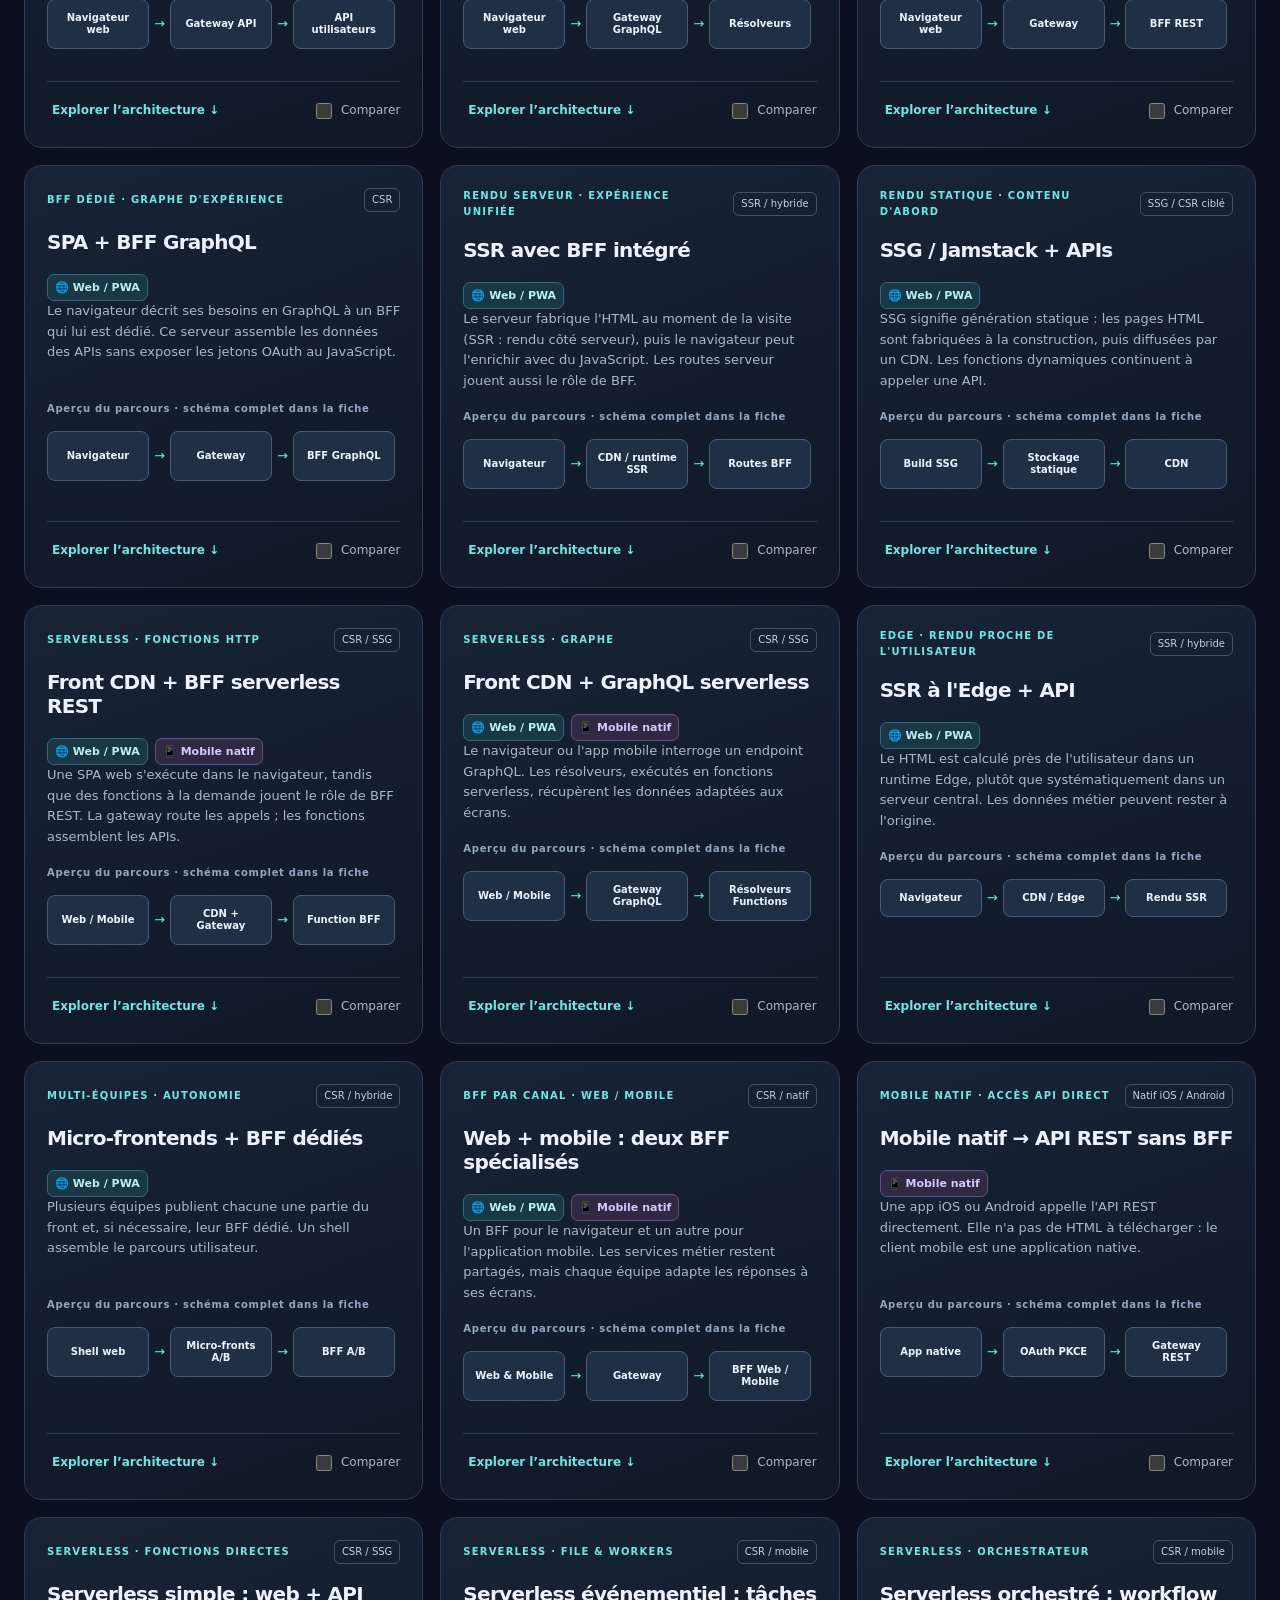
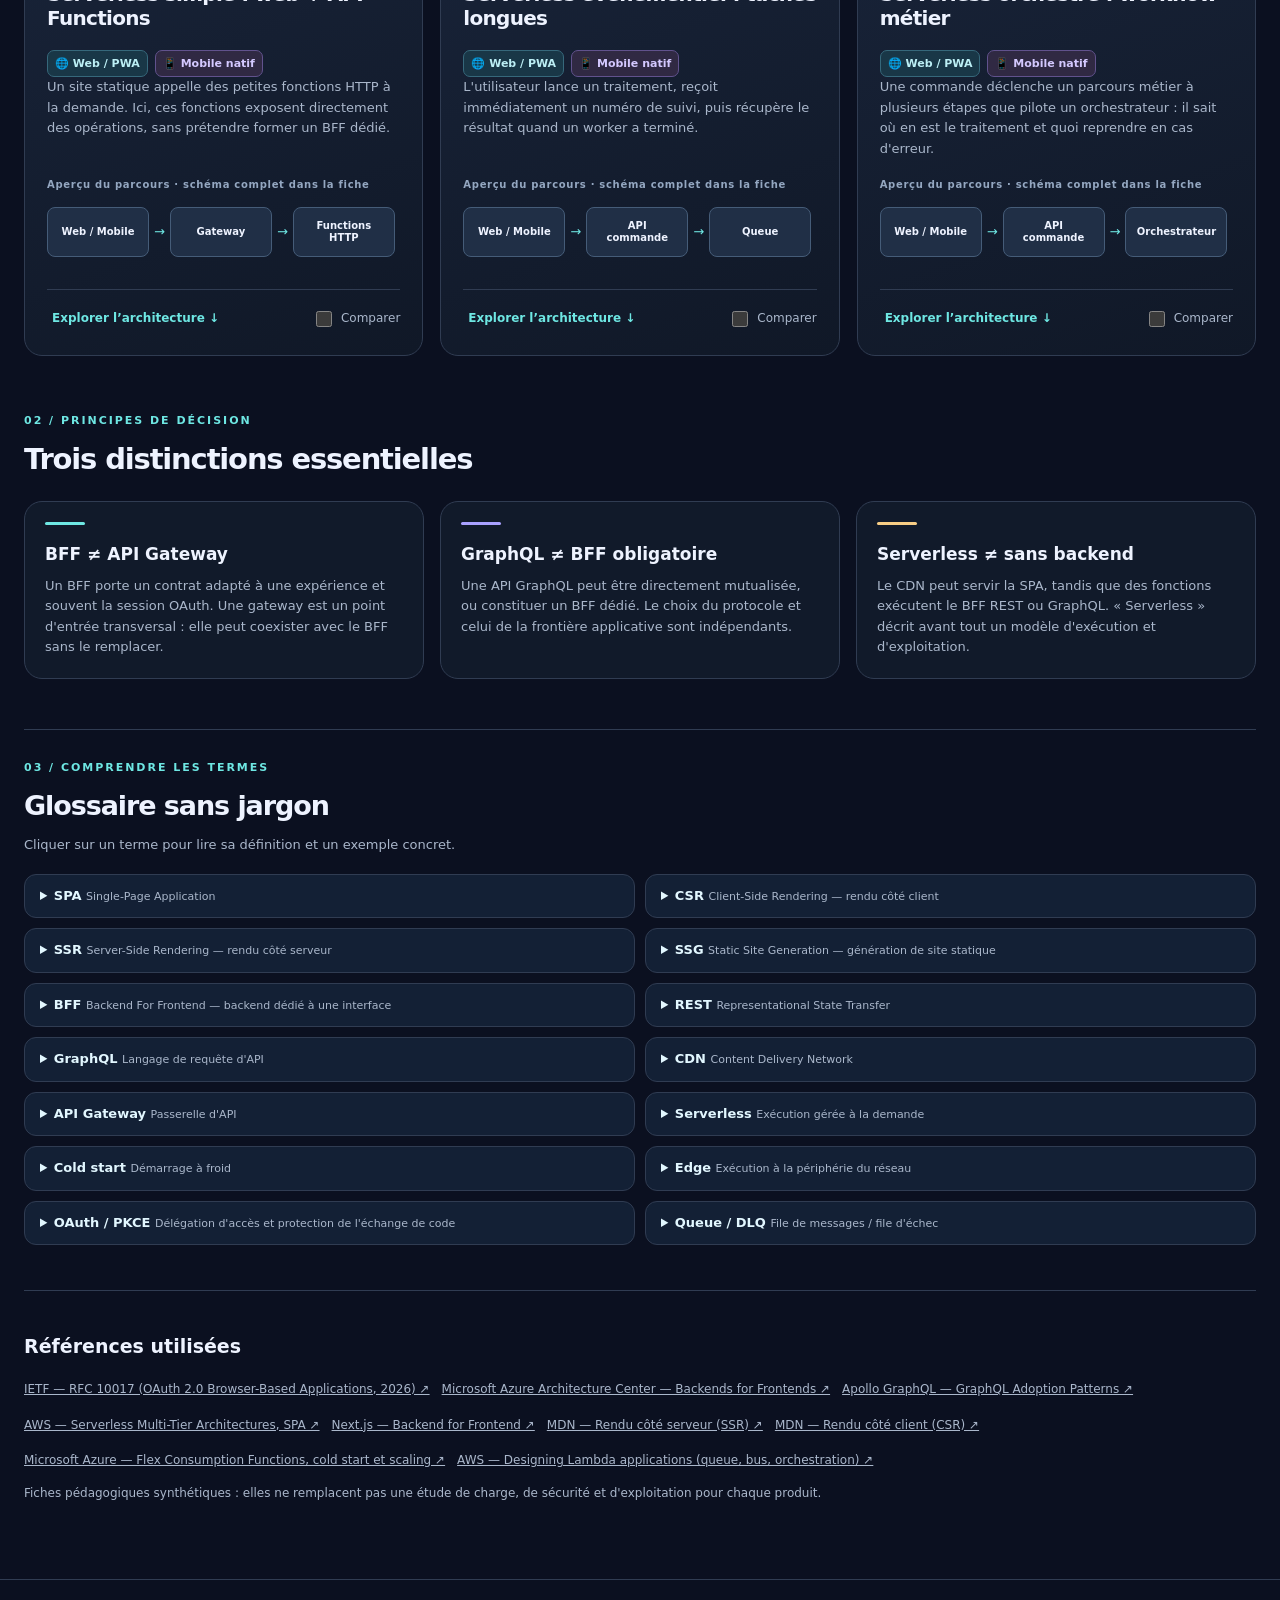
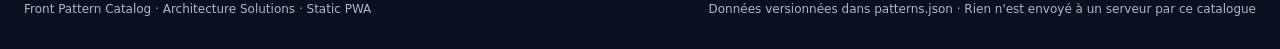
==== commit a00e2923: "feat(ui): vulgarisation SSR/SSG, canaux web/mobile et fiches verticales détaillées" ====
--- a/index.html
+++ b/index.html
@@ -16,7 +16,7 @@
 .eyebrow{text-transform:uppercase;letter-spacing:.18em;color:var(--cyan);font-size:11px;font-weight:800}.hero{padding:76px 0 54px;position:relative;overflow:hidden;background:radial-gradient(ellipse at 81% 12%,#273054 0,transparent 44%),radial-gradient(ellipse at 11% 80%,#112f3e 0,transparent 42%)}
 .hero-grid{display:grid;grid-template-columns:minmax(0,1.3fr) minmax(320px,.85fr);align-items:center;gap:42px}.hero h1{font-size:clamp(36px,5.1vw,70px);letter-spacing:-.057em;line-height:1.06;margin:14px 0 20px;font-weight:780}.hero h1 em{font-style:normal;color:var(--cyan)}.hero p{max-width:660px;font-size:17px;color:var(--muted);margin:0}.hero-actions{display:flex;gap:12px;flex-wrap:wrap;margin-top:28px}
 .btn{border:1px solid var(--line);border-radius:11px;padding:11px 16px;display:inline-flex;align-items:center;gap:9px;text-decoration:none;color:var(--ink);background:#19263a;font-weight:650;font-size:13px}.btn:hover{border-color:#7283a1;background:#223047}.btn.primary{background:var(--cyan);color:#0b1824;border-color:var(--cyan)}.btn.primary:hover{background:#a5f4ef}.btn.small{font-size:12px;padding:7px 10px}.btn[disabled]{opacity:.45;cursor:not-allowed}
-.hero-panel{border:1px solid #3c5068;border-radius:22px;padding:22px;background:linear-gradient(150deg,#1c2b42e6,#111a2be8);box-shadow:0 22px 70px #0004}.panel-head{display:flex;justify-content:space-between;align-items:center;gap:12px}.panel-head strong{font-size:16px}.panel-head span{font-size:11px;color:var(--cyan);border:1px solid #327e88;padding:3px 8px;border-radius:20px}.select-grid{display:grid;grid-template-columns:1fr 1fr;gap:12px;margin:17px 0}.field{display:flex;flex-direction:column;gap:6px;color:var(--muted);font-size:12px}.field:last-child{grid-column:1/-1}.field select,.search{border:1px solid #485770;background:#101b2c;color:var(--ink);border-radius:10px;padding:10px 12px;width:100%;min-width:0}.suggest{border-top:1px solid var(--line);padding-top:15px}.suggest .note{color:var(--muted);font-size:12px;display:block;margin:6px 0 12px}.suggest strong{font-size:15px;color:var(--green)}
+.hero-panel{border:1px solid #3c5068;border-radius:22px;padding:22px;background:linear-gradient(150deg,#1c2b42e6,#111a2be8);box-shadow:0 22px 70px #0004}.panel-head{display:flex;justify-content:space-between;align-items:center;gap:12px}.panel-head strong{font-size:16px}.panel-head span{font-size:11px;color:var(--cyan);border:1px solid #327e88;padding:3px 8px;border-radius:20px}.select-grid{display:grid;grid-template-columns:1fr 1fr;gap:12px;margin:17px 0}.field{display:flex;flex-direction:column;gap:6px;color:var(--muted);font-size:12px}.field:nth-child(n+3){grid-column:1/-1}.field select,.search{border:1px solid #485770;background:#101b2c;color:var(--ink);border-radius:10px;padding:10px 12px;width:100%;min-width:0}.suggest{border-top:1px solid var(--line);padding-top:15px}.suggest .note{color:var(--muted);font-size:12px;display:block;margin:6px 0 12px}.suggest strong{font-size:15px;color:var(--green)}
 .quick-facts{display:flex;gap:28px;flex-wrap:wrap;margin-top:34px}.quick-facts strong{font-size:24px;letter-spacing:-.05em}.quick-facts span{display:block;text-transform:uppercase;font-size:10px;letter-spacing:.11em;color:var(--muted)}
 main{padding-bottom:64px}.intro{padding:50px 0 22px;display:flex;gap:20px;align-items:end;justify-content:space-between}.intro h2{font-size:32px;letter-spacing:-.04em;margin:6px 0}.intro p{max-width:650px;margin:0;color:var(--muted)}.counter{font-size:13px;color:var(--muted)}
 .filters{display:flex;flex-wrap:wrap;align-items:center;gap:9px;margin-bottom:22px}.search{min-width:220px;flex:1;max-width:400px;padding:12px 15px}.chip{background:#172135;color:var(--muted);border:1px solid var(--line);border-radius:30px;padding:9px 14px;font-size:12px;font-weight:700}.chip:hover,.chip[aria-pressed=true]{background:#183b48;color:var(--cyan);border-color:#3c8d96}
@@ -29,6 +29,99 @@
 @media(max-width:1000px){.cards{grid-template-columns:repeat(2,minmax(0,1fr))}.hero-grid{grid-template-columns:1fr}.hero-panel{max-width:700px}.hero{padding-top:48px}.guide-grid{grid-template-columns:1fr 1fr}}
 @media(max-width:670px){.wrap{width:min(100% - 28px,1240px)}.topbar-inner{min-height:62px}.top-links a:nth-child(2){display:none}.hero{padding:36px 0 30px}.hero p{font-size:15px}.hero h1{font-size:39px}.quick-facts{gap:20px}.cards,.guide-grid,.cols{grid-template-columns:1fr}.intro{align-items:start;flex-direction:column;padding-top:35px}.intro h2{font-size:27px}.filters{gap:7px}.search{max-width:none;flex-basis:100%}.pattern .summary{min-height:unset}.dialog-body{padding:20px}.dialog-head h2{font-size:26px}.diagram-full .node{min-width:115px}.brand{font-size:13px}.top-links{gap:8px}}
 @media(prefers-reduced-motion:reduce){*,*::before,*::after{animation:none!important;transition:none!important;scroll-behavior:auto!important}}
+
+/* V2 — pédagogie et lecture verticale des architectures */
+.primer{border:1px solid #40526a;border-radius:20px;margin:30px 0 10px;padding:21px 24px;background:linear-gradient(115deg,#192c40,#131d2e)}
+.primer h2{font-size:22px;letter-spacing:-.035em;margin:3px 0 15px}
+.primer-grid{display:grid;grid-template-columns:repeat(3,1fr);gap:13px}
+.primer-cell{border-radius:12px;padding:15px;background:#101a2b;border:1px solid #2f4058}
+.primer-cell strong{display:block;font-size:15px;color:#e4f9ff}
+.primer-cell span{display:block;margin-top:5px;font-size:12px;color:var(--muted)}
+.primer-cell a{font-size:12px;text-decoration:none;color:var(--cyan)}
+.chain-expanded{margin:10px 0 24px;scrollbar-width:thin}
+.chain-expanded .node{min-width:98px;padding:12px 10px;flex:0 0 102px;white-space:normal;overflow-wrap:anywhere}
+.chain-expanded .arr{flex:none;font-size:13px}
+.preview-label{font-size:10px;color:#94a7c1;letter-spacing:.07em;font-weight:650;margin-top:18px}
+.pattern .summary{min-height:82px}
+.audience-chips{display:flex;gap:7px;flex-wrap:wrap;margin:11px 0 0}
+.audience-chip{border-radius:7px;padding:4px 7px;background:#193747;border:1px solid #36687b;color:#bceff5;font-size:11px;font-weight:680}
+.audience-chip.mobile{background:#302943;border-color:#61528d;color:#d4c9ff}
+.plain-language{border:1px solid #39727f;background:linear-gradient(120deg,#143442,#18293b);border-radius:13px;padding:14px 17px;margin:17px 0;color:#e4fbff;font-size:15px}
+.plain-language b{display:block;color:var(--cyan);font-size:11px;letter-spacing:.08em;text-transform:uppercase;margin-bottom:6px}
+.detail-audience{display:flex;align-items:center;flex-wrap:wrap;gap:10px;margin:16px 0}
+.detail-audience .audience-chip{padding:7px 11px}
+.detail-audience small{color:var(--muted);display:block;flex-basis:100%;font-size:12px}
+.architecture-figure{margin:23px 0 25px;background:#0a1524;border:1px solid #3d506d;border-radius:17px;padding:15px 14px}
+.architecture-heading{font-size:18px;letter-spacing:-.03em;margin:28px 0 6px!important}
+.architecture-hint{font-size:13px;color:var(--muted);margin:0 0 7px}
+.diagram-scroll{overflow-x:auto;max-width:100%;scrollbar-color:#526983 #132138;scrollbar-width:thin;padding-bottom:9px}
+.architecture-svg{display:block;min-width:720px;width:100%;height:auto}
+.architecture-svg .stage-label{fill:#b9cae1;font-weight:750;font-size:14px}
+.architecture-svg .stage-sub{fill:#778aa3;font-size:11px}
+.architecture-svg .arch-node{fill:#1b3047;stroke:#47728b;stroke-width:1.5}
+.architecture-svg .arch-node-client{fill:#28284c;stroke:#8b85da}
+.architecture-svg .arch-node-cdn,.architecture-svg .arch-node-build{fill:#262a4a;stroke:#9384c9}
+.architecture-svg .arch-node-gateway{fill:#183d48;stroke:#61b9c6}
+.architecture-svg .arch-node-bff{fill:#17473e;stroke:#69c5ac}
+.architecture-svg .arch-node-security{fill:#47362c;stroke:#e3b47a}
+.architecture-svg .arch-node-service{fill:#213751;stroke:#6699be}
+.architecture-svg .arch-node-data{fill:#363629;stroke:#b0ab76}
+.architecture-svg .arch-node-event{fill:#4a3426;stroke:#dbb27a}
+.architecture-svg .arch-node-observability{fill:#314338;stroke:#93d6af}
+.architecture-svg .arch-node-title{font-family:system-ui,sans-serif;font-weight:700;fill:#f7fbff}
+.architecture-svg .arch-node-caption{font-family:system-ui,sans-serif;fill:#c4d2e4}
+.architecture-svg .edge{stroke:#79d6d3;stroke-width:2.5;stroke-linecap:round;stroke-linejoin:round;opacity:.95}
+.architecture-svg .edge-asset,.architecture-svg .edge-deploy{stroke:#a8a4ef;stroke-dasharray:6 4}
+.architecture-svg .edge-async{stroke:#f1c678;stroke-dasharray:9 4}
+.architecture-svg .edge-auth{stroke:#e9b5a6;stroke-dasharray:3 4}
+.architecture-svg .edge-telemetry{stroke:#95cba9;stroke-dasharray:2 5}
+.architecture-figure figcaption{color:#a9bad2;font-size:12px;line-height:1.5;padding:8px 2px}
+.diagram-legend{display:flex;flex-wrap:wrap;gap:8px 14px;padding:10px 2px;border-top:1px solid #294057}
+.legend-item{font-size:11px;color:#b7c8de;display:inline-flex;align-items:center;gap:7px}
+.legend-item i{display:inline-block;width:25px;border-top:3px solid #79d6d3}
+.legend-item .legend-asset{border-color:#a8a4ef;border-top-style:dashed}
+.legend-item .legend-async{border-color:#f1c678;border-top-style:dashed}
+.legend-item .legend-auth{border-color:#e9b5a6;border-top-style:dotted}
+.flow-details{margin-top:9px;font-size:12px;border-top:1px solid #2b4259;padding:10px 2px}
+.flow-details summary{cursor:pointer;color:#83e2df;font-weight:700}
+.flow-details ol{display:grid;grid-template-columns:repeat(2,minmax(0,1fr));gap:6px 24px;padding-left:20px}
+.flow-details li{color:#bbcadc}
+.flow-details li span{color:#ffdfa6;font-size:11px;margin-left:5px}
+.arch-cross{border-radius:10px;background:#172b3c;border:1px solid #385069;padding:11px 14px}
+.arch-cross strong{color:#ccf6f4;font-size:12px}
+.arch-cross ul{margin:6px 0 0;padding-left:19px;display:grid;gap:4px;font-size:12px;color:#beccdc}
+.pattern-steps{counter-reset:step;list-style:none;display:grid;gap:10px;padding:0;margin:12px 0 21px}
+.pattern-steps li{position:relative;padding:10px 14px 10px 44px;border:1px solid #33465e;background:#152338;border-radius:10px;font-size:13px;color:#d5e2f3}
+.pattern-steps li:before{content:counter(step);counter-increment:step;position:absolute;left:12px;top:10px;display:grid;place-items:center;border-radius:50%;width:22px;height:22px;background:#205663;color:#affaf8;font-weight:800;font-size:11px}
+.detail-lead{font-size:13px;line-height:1.6;color:var(--muted)}
+.detail-callout{background:#1b263c;border:1px solid #3a4e6b;border-radius:11px;padding:14px 16px;margin:15px 0}
+.detail-callout strong{color:#cfe0fa;font-size:12px;text-transform:uppercase;letter-spacing:.06em}
+.detail-callout p{margin:4px 0 0;color:#e1e8f5;font-size:13px}
+.serverless-section{margin:26px 0 20px;border:1px solid #776240;border-radius:15px;background:#27221a;padding:20px}
+.serverless-section h3{font-size:18px;color:#ffe0a3;margin:0 0 5px}
+.serverless-section>p{font-size:13px;color:#d4bfa0;margin:0 0 16px}
+.serverless-grid{display:grid;grid-template-columns:repeat(2,minmax(0,1fr));gap:12px}
+.serverless-grid div{padding:11px 12px;border:1px solid #514737;background:#211d18;border-radius:9px}
+.serverless-grid b{display:block;font-size:11px;color:#f6d7a4;text-transform:uppercase;letter-spacing:.05em}
+.serverless-grid span{display:block;color:#d9c9b5;font-size:12px;margin-top:4px}
+.section-heading{font-size:18px!important;color:#eaf6ff;letter-spacing:-.02em!important;margin:22px 0 10px!important}
+.glossary{margin:50px 0 0;border-top:1px solid var(--line);padding-top:25px}
+.glossary h2{font-size:27px;letter-spacing:-.04em;margin:7px 0}
+.glossary>p{color:var(--muted);font-size:13px;margin:0 0 18px}
+.glossary-grid{display:grid;grid-template-columns:repeat(2,minmax(0,1fr));gap:10px}
+.glossary-item{border:1px solid var(--line);border-radius:12px;background:#132035;padding:11px 15px}
+.glossary-item summary{list-style:revert;cursor:pointer;color:#e2f7ff;font-weight:750;font-size:13px}
+.glossary-item summary span{color:var(--muted);font-weight:500;font-size:11px}
+.glossary-item p{font-size:13px;color:var(--muted);margin:9px 0 0}
+.glossary-item small{display:block;color:#b5dfd5;margin:6px 0 0}
+dialog{width:min(1140px,calc(100% - 24px))}
+.dialog-body{padding:32px 40px}
+.dialog-head{position:relative}
+.detail-audience .note{font-size:13px;color:#b6c9df}
+.mobile-note{border-left:3px solid #a69ae5;background:#211f36;padding:12px 15px;color:#ded9f4;font-size:13px;border-radius:6px;margin-top:13px}
+@media(max-width:900px){.primer-grid{grid-template-columns:1fr}.serverless-grid{grid-template-columns:1fr}}
+@media(max-width:670px){.primer{padding:16px}.flow-details ol,.glossary-grid{grid-template-columns:1fr}.dialog-body{padding:21px 16px}.architecture-figure{padding:9px 8px}.pattern .summary{min-height:unset}.dialog-head{gap:8px}.dialog-head .close{flex:none}.primer-cell{padding:12px}}
+
 </style>
 </head>
 <body>
@@ -38,10 +131,10 @@
 </div></header>
 <section class="hero"><div class="wrap hero-grid">
  <div><span class="eyebrow">Référentiel d'architecture · Frontend & BFF</span>
-  <h1>Le bon front.<br><em>La bonne frontière.</em></h1>
-  <p>Du navigateur directement connecté aux APIs au BFF REST ou GraphQL, jusqu'aux fonctions serverless. Explore les options, visualise les flux et documente tes arbitrages d'architecture.</p>
+  <h1>Quel front ?<br><em>Quelle architecture ?</em></h1>
+  <p>Du site web à l’application mobile, du BFF REST ou GraphQL aux fonctions serverless : découvre chaque architecture avec des explications simples, puis approfondis ses composants et ses flux.</p>
   <div class="hero-actions"><a class="btn primary" href="#catalogue">Explorer les patterns ↓</a><a class="btn" href="#repères">Comprendre les choix</a></div>
-  <div class="quick-facts"><div><strong id="totalCount">10</strong><span>Patterns de départ</span></div><div><strong>5</strong><span>Axes de lecture</span></div><div><strong>ADR</strong><span>Export Markdown</span></div></div>
+  <div class="quick-facts"><div><strong id="totalCount">15</strong><span>Architectures expliquées</span></div><div><strong>2</strong><span>Canaux web et mobile</span></div><div><strong>ADR</strong><span>Export Markdown</span></div></div>
  </div>
  <aside class="hero-panel" aria-label="Assistant d'orientation">
   <div class="panel-head"><strong>Quel pattern envisager ?</strong><span>Guide indicatif</span></div>
@@ -50,6 +143,8 @@
     <select id="aggregation"><option value="no">Faible / non</option><option value="yes">Oui, plusieurs sources</option></select></label>
    <label class="field">Jetons OAuth hors du navigateur ?
     <select id="secure"><option value="yes">Oui, souhaité</option><option value="no">Non, client public possible</option></select></label>
+   <label class="field">Canal de l'application ?
+    <select id="channel"><option value="web">Site web / PWA</option><option value="mobile">Application mobile native</option><option value="both">Web + mobile</option></select></label>
    <label class="field">Priorité de déploiement ?
     <select id="deployment"><option value="standard">Classique (CDN + runtime si nécessaire)</option><option value="serverless">Serverless / à l'usage</option><option value="seo">Rendu initial / contenu indexable</option></select></label>
   </div>
@@ -57,8 +152,16 @@
  </aside>
 </div></section>
 <main class="wrap">
+<section class="primer" aria-labelledby="primerTitle">
+ <span class="eyebrow">Premiers repères · sans jargon</span><h2 id="primerTitle">CSR, SSR, SSG… ça veut dire quoi ?</h2>
+ <div class="primer-grid">
+  <div class="primer-cell"><strong>CSR — Rendu dans le navigateur</strong><span>Le JavaScript construit l’écran côté utilisateur. Typique des interfaces SPA interactives.</span></div>
+  <div class="primer-cell"><strong>SSR — Rendu côté serveur</strong><span>Le serveur génère le HTML au moment de la demande : pratique pour certaines pages dynamiques ou personnalisées.</span></div>
+  <div class="primer-cell"><strong>SSG — Génération statique</strong><span>Les pages sont fabriquées lors du build et servies ensuite par un CDN, sans serveur de rendu à chaque visite.</span></div>
+ </div><p class="hint">Ces mots décrivent le <strong>rendu du site web</strong>, pas le choix REST, GraphQL ou BFF. <a href="#glossaire">Voir le glossaire complet ↓</a></p>
+</section>
 <section id="catalogue" aria-labelledby="catalogTitle">
- <div class="intro"><div><span class="eyebrow">01 / Patterns applicatifs</span><h2 id="catalogTitle">Explorer les architectures</h2><p>Chaque carte représente une combinaison concrète. Les filtres ne constituent pas un classement : la qualité d'un pattern dépend du contexte produit et de l'organisation.</p></div><span class="counter" id="resultCount" aria-live="polite"></span></div>
+ <div class="intro"><div><span class="eyebrow">01 / Patterns applicatifs</span><h2 id="catalogTitle">Explorer les architectures</h2><p>Chaque carte présente un parcours simplifié de gauche à droite. Ouvre une fiche pour explorer son schéma technique de haut en bas, avec tous les composants et les liaisons.</p></div><span class="counter" id="resultCount" aria-live="polite"></span></div>
  <div class="filters" role="group" aria-label="Filtrer les patterns">
   <input class="search" id="search" type="search" placeholder="Rechercher : REST, GraphQL, OAuth, SSR…" aria-label="Rechercher des patterns">
   <button class="chip" type="button" data-filter="all" aria-pressed="true">Tous</button>
@@ -67,6 +170,8 @@
   <button class="chip" type="button" data-filter="bff-graphql" aria-pressed="false">BFF GraphQL</button>
   <button class="chip" type="button" data-filter="serverless" aria-pressed="false">Serverless</button>
   <button class="chip" type="button" data-filter="rendering" aria-pressed="false">SSR / SSG</button>
+  <button class="chip" type="button" data-filter="web" aria-pressed="false">Pour le Web</button>
+  <button class="chip" type="button" data-filter="mobile" aria-pressed="false">Pour le mobile</button>
  </div>
  <div class="cards" id="cards" aria-live="polite"></div>
  <p id="empty" class="empty" hidden>Aucun résultat. Modifiez le filtre ou la recherche.</p>
@@ -84,11 +189,13 @@
   <article class="guide"><div class="stripe"></div><h3>Serverless ≠ sans backend</h3><p>Le CDN peut servir la SPA, tandis que des fonctions exécutent le BFF REST ou GraphQL. « Serverless » décrit avant tout un modèle d'exécution et d'exploitation.</p></article>
  </div>
 </section>
+<section class="glossary" id="glossaire" aria-labelledby="glossaryTitle"><span class="eyebrow">03 / Comprendre les termes</span><h2 id="glossaryTitle">Glossaire sans jargon</h2><p>Cliquer sur un terme pour lire sa définition et un exemple concret.</p><div class="glossary-grid" id="glossaryList"></div></section>
 <section class="references" aria-labelledby="sourcesTitle"><h2 id="sourcesTitle">Références utilisées</h2><ul id="referencesList"></ul><p class="hint">Fiches pédagogiques synthétiques : elles ne remplacent pas une étude de charge, de sécurité et d'exploitation pour chaque produit.</p></section>
 </main>
 <footer><div class="wrap footer-row"><span>Front Pattern Catalog · Architecture Solutions · Static PWA</span><span>Données versionnées dans patterns.json · Rien n'est envoyé à un serveur par ce catalogue</span></div></footer>
 <dialog id="detail" aria-label="Fiche de pattern"><div class="dialog-body" id="detailContent"></div></dialog>
 <div id="notice" role="status" aria-live="polite" hidden></div>
+<script src="./diagrams.js"></script>
 <script>
 (function(){
 "use strict";
@@ -97,21 +204,48 @@
 function esc(v){return String(v==null?"":v).replace(/[&<>"']/g,function(c){return {"&":"&amp;","<":"&lt;",">":"&gt;",'"':"&quot;","'":"&#39;"}[c]});}
 function notify(message){var n=document.getElementById("notice");n.textContent=message;n.hidden=false;clearTimeout(notify.timer);notify.timer=setTimeout(function(){n.hidden=true},3000);}
 function kind(label){if(label==="bff")return "bff";if(label==="client")return "client";if(label==="service")return "service";return "";}
-function chain(p,full){var nodes=full?p.diagram:p.diagram.slice(0,3);return '<div class="'+(full?'diagram-full':'chain')+'" aria-label="Flux : '+esc(p.diagram.map(function(n){return n[0]}).join(" vers "))+'">'+nodes.map(function(n,i){return (i?'<span class="arr" aria-hidden="true">→</span>':'')+'<div class="node '+kind(n[2])+'"><span>'+esc(n[0])+'<small>'+esc(n[1])+'</small></span></div>'}).join("")+(full||p.diagram.length<=3?'':'<span class="arr" title="Flux simplifié" aria-hidden="true">…</span>')+'</div>';}
+function audienceTags(p){return (p.audience||["web"]).map(function(type){return '<span class="audience-chip '+(type==="mobile"?"mobile":"")+'">'+(type==="mobile"?"📱 Mobile natif":"🌐 Web / PWA")+'</span>'}).join("");}
+function renderGlossary(items){document.getElementById("glossaryList").innerHTML=items.map(function(x){return '<details class="glossary-item"><summary>'+esc(x.term)+' <span>'+esc(x.full)+'</span></summary><p>'+esc(x.simple)+'</p><small>Exemple : '+esc(x.example)+'</small></details>'}).join("");}
 function list(items){return "<ul>"+items.map(function(s){return "<li>"+esc(s)+"</li>"}).join("")+"</ul>";}
 function find(id){return patterns.find(function(p){return p.id===id});}
 function render(){
- var matches=patterns.filter(function(p){return (filter==="all"||p.tags.includes(filter))&&(!search||[p.title,p.subtitle,p.summary,p.when,p.rendering,p.hosting,p.auth,p.security].join(" ").toLocaleLowerCase("fr").includes(search));});
- document.getElementById("resultCount").textContent=matches.length+" / "+patterns.length+" patterns";
+ var matches=patterns.filter(function(p){
+   var byType=filter==="all"||(filter==="mobile"||filter==="web"?(p.audience||[]).includes(filter):p.tags.includes(filter));
+   var all=[p.title,p.subtitle,p.summary,p.simple,p.when,p.rendering,p.hosting,p.auth,p.security,p.mobileNote,p.example].concat(p.steps||[],p.implementation||[]).join(" ").toLocaleLowerCase("fr");
+   return byType&&(!search||all.includes(search));
+ });
+ document.getElementById("resultCount").textContent=matches.length+" / "+patterns.length+" architectures";
  document.getElementById("empty").hidden=matches.length>0;
- cards.innerHTML=matches.map(function(p){var checked=selected.has(p.id);return '<article class="pattern" id="pattern-'+esc(p.id)+'"><div class="meta"><span class="micro">'+esc(p.subtitle)+'</span><span class="tag">'+esc(p.rendering)+'</span></div><h3>'+esc(p.title)+'</h3><p class="summary">'+esc(p.summary)+'</p>'+chain(p,false)+'<div class="bottom"><button type="button" class="detail" data-open="'+esc(p.id)+'">Voir le pattern →</button><label class="compare-toggle"><input type="checkbox" data-compare="'+esc(p.id)+'" '+(checked?'checked':'')+' aria-label="Comparer '+esc(p.title)+'">Comparer</label></div></article>'}).join("");
+ cards.innerHTML=matches.map(function(p){
+   var checked=selected.has(p.id);
+   return '<article class="pattern" id="pattern-'+esc(p.id)+'"><div class="meta"><span class="micro">'+esc(p.subtitle)+'</span><span class="tag">'+esc(p.rendering)+'</span></div><h3>'+esc(p.title)+'</h3><div class="audience-chips">'+audienceTags(p)+'</div><p class="summary">'+esc(p.simple||p.summary)+'</p>'+PatternDiagrams.preview(p)+'<div class="bottom"><button type="button" class="detail" data-open="'+esc(p.id)+'">Explorer l’architecture ↓</button><label class="compare-toggle"><input type="checkbox" data-compare="'+esc(p.id)+'" '+(checked?'checked':'')+' aria-label="Comparer '+esc(p.title)+'">Comparer</label></div></article>'
+ }).join("");
  renderCompare();
 }
 function openDetail(id){
  var p=find(id);if(!p)return;
  var links=p.refs.map(function(key){return refs[key]}).filter(Boolean).map(function(r){return '<a href="'+esc(r.url)+'" target="_blank" rel="noopener noreferrer">'+esc(r.title)+'</a>'}).join("");
- details.innerHTML='<div class="dialog-head"><div><span class="eyebrow">Fiche de référence / '+esc(p.subtitle)+'</span><h2>'+esc(p.title)+'</h2><p class="detail-text">'+esc(p.summary)+'</p></div><button type="button" class="close" data-close>Fermer ✕</button></div><div class="facts"><span>Rendu : '+esc(p.rendering)+'</span><span>Hébergement : '+esc(p.hosting)+'</span><span>Complexité : '+esc(p.complexity)+'</span></div>'+chain(p,true)+'<h3>Problème et intention</h3><p class="detail-text">'+esc(p.problem)+'</p><h3>Quand l&#39;envisager ?</h3><p class="detail-text">'+esc(p.when)+'</p><div class="cols"><div><h3>Atouts</h3>'+list(p.benefits)+'</div><div><h3>Compromis</h3>'+list(p.tradeoffs)+'</div></div><div class="warning"><strong>Sécurité et identité.</strong> '+esc(p.security)+'</div><h3>Exploitation & observabilité</h3><p class="detail-text">'+esc(p.operations)+'</p><h3>Références</h3><div class="source-links">'+links+'</div><div class="dialog-actions"><button type="button" class="btn" data-copy="'+esc(p.id)+'">Copier la fiche Markdown</button><button type="button" class="btn primary" data-toggle="'+esc(p.id)+'">'+(selected.has(p.id)?'Retirer de la comparaison':'Ajouter à la comparaison')+'</button></div>';
- dialog.showModal();
+ var instructions=(p.steps||[]).map(function(s){return '<li>'+esc(s)+'</li>'}).join("");
+ var tech=(p.implementation||[]).length?'<h3 class="section-heading">Pour l’implémenter</h3>'+list(p.implementation):"";
+ var serverless=p.serverless?'<section class="serverless-section"><h3>Zoom sur le serverless</h3><p>Serverless ne veut pas dire sans serveur : l’infrastructure d’exécution est prise en charge par le fournisseur. Voici ce qui tourne réellement.</p><div class="serverless-grid">'+
+    [['Déclencheur','trigger'],['Calcul','compute'],['État & données','state'],['Montée en charge','scale'],['Surveillance','watch'],['Compromis','tradeoff']].map(function(k){return '<div><b>'+k[0]+'</b><span>'+esc(p.serverless[k[1]])+'</span></div>'}).join('')+'</div></section>':'';
+ details.innerHTML='<div class="dialog-head"><div><span class="eyebrow">Architecture expliquée / '+esc(p.subtitle)+'</span><h2>'+esc(p.title)+'</h2></div><button type="button" class="close" data-close>Fermer ✕</button></div>'+
+   '<div class="plain-language"><b>En clair</b>'+esc(p.simple||p.summary)+'</div>'+
+   '<div class="detail-audience">'+audienceTags(p)+'<small>'+esc(p.audienceDetail||'')+'</small></div>'+
+   '<div class="facts"><span>Rendu : '+esc(p.rendering)+'</span><span>Hébergement : '+esc(p.hosting)+'</span><span>Complexité : '+esc(p.complexity)+'</span></div>'+
+   '<h3 class="architecture-heading">Schéma d’architecture — du client aux données</h3><p class="architecture-hint">Flux verticaux : plusieurs composants par couche, plusieurs branches possibles. Sur mobile, fais défiler horizontalement si nécessaire.</p>'+
+   PatternDiagrams.renderVertical(p)+
+   '<h3 class="section-heading">Comment ça marche, étape par étape ?</h3><ol class="pattern-steps">'+instructions+'</ol>'+
+   '<div class="detail-callout"><strong>Exemple d’application</strong><p>'+esc(p.example)+'</p></div>'+
+   '<h3 class="section-heading">Pourquoi choisir ce pattern ?</h3><p class="detail-lead">'+esc(p.when)+'</p>'+
+   '<div class="cols"><div><h3>Ce que l’on gagne</h3>'+list(p.benefits)+'</div><div><h3>Ce qu’il faut accepter</h3>'+list(p.tradeoffs)+'</div></div>'+
+   tech+serverless+
+   '<h3 class="section-heading">Web versus application mobile</h3><p class="detail-lead">'+esc(p.audienceDetail)+'</p><div class="mobile-note">'+esc(p.mobileNote)+'</div>'+
+   '<div class="warning"><strong>Sécurité et identité.</strong> '+esc(p.security)+'</div>'+
+   '<h3 class="section-heading">À surveiller en production</h3><p class="detail-text">'+esc(p.operations)+'</p>'+
+   '<h3 class="section-heading">Références officielles</h3><div class="source-links">'+links+'</div>'+
+   '<div class="dialog-actions"><button type="button" class="btn" data-copy="'+esc(p.id)+'">Copier la fiche Markdown</button><button type="button" class="btn primary" data-toggle="'+esc(p.id)+'">'+(selected.has(p.id)?'Retirer de la comparaison':'Ajouter à la comparaison')+'</button></div>';
+ dialog.showModal();dialog.scrollTop=0;
 }
 function toggle(id,enabled){
  if(!find(id))return;
@@ -120,7 +254,20 @@
  render();
  if(dialog.open&&details.querySelector('[data-toggle]'))details.querySelector('[data-toggle]').textContent=selected.has(id)?'Retirer de la comparaison':'Ajouter à la comparaison';
 }
-function md(p){return "# "+p.title+"\n\n"+p.summary+"\n\n## Contexte\n"+p.problem+"\n\n## À privilégier si\n"+p.when+"\n\n## Architecture\n"+p.diagram.map(function(n){return n[0]}).join(" → ")+"\n\n## Bénéfices\n"+p.benefits.map(function(v){return "- "+v}).join("\n")+"\n\n## Compromis\n"+p.tradeoffs.map(function(v){return "- "+v}).join("\n")+"\n\n## Sécurité\n"+p.security+"\n\n## Observabilité\n"+p.operations+"\n";}
+function md(p){
+ var a=p.architecture;
+ var lines=["# "+p.title,"","## En clair",p.simple,"","## Canal",p.audienceDetail,p.mobileNote,"","## Quand l'utiliser",p.when,"","## Déroulement"];
+ (p.steps||[]).forEach(function(s,i){lines.push((i+1)+". "+s)});
+ lines.push("","## Schéma d'architecture (lecture verticale)");
+ a.stages.forEach(function(s,i){lines.push("### "+(i+1)+". "+s.label);s.nodes.forEach(function(n){lines.push("- "+n.name+" : "+n.detail)})});
+ lines.push("","## Liaisons");
+ a.links.forEach(function(l){lines.push("- "+l.from+" → "+l.to+" : "+l.label)});
+ lines.push("","## Avantages",...p.benefits.map(function(s){return "- "+s}),"","## Compromis",...p.tradeoffs.map(function(s){return "- "+s}));
+ lines.push("","## Mise en œuvre",...(p.implementation||[]).map(function(s){return "- "+s}));
+ if(p.serverless){lines.push("","## Architecture serverless");Object.keys(p.serverless).forEach(function(k){lines.push("- "+k+" : "+p.serverless[k])})}
+ lines.push("","## Sécurité",p.security,"","## Observabilité",p.operations);
+ return lines.join("\n")+"\n";
+}
 function renderCompare(){
  var ids=Array.from(selected), sec=document.getElementById("comparison");sec.hidden=ids.length<2;if(ids.length<2)return;
  var chosen=ids.map(find), rows=[["Rendu","rendering"],["Hébergement","hosting"],["Complexité","complexity"],["Identité","auth"],["À privilégier si","when"],["Sécurité","security"],["Exploitation","operations"]];
@@ -134,10 +281,16 @@
  var agg=document.getElementById("aggregation").value==="yes";
  var sec=document.getElementById("secure").value==="yes";
  var dep=document.getElementById("deployment").value;
- var id=dep==="seo"?"ssr-bff":dep==="serverless"?(agg||sec?"serverless-bff-rest":"ssg-direct"):(agg||sec?"bff-rest":"spa-rest-direct");
+ var ch=document.getElementById("channel").value;
+ var id;
+ if(dep==="seo")id=ch==="mobile"?"mobile-native-direct":"ssr-bff";
+ else if(dep==="serverless")id=(agg||sec)?"serverless-bff-rest":"serverless-direct";
+ else if(ch==="mobile")id=agg?"multi-channel-bff":"mobile-native-direct";
+ else if(ch==="both")id="multi-channel-bff";
+ else id=(agg||sec)?"bff-rest":"spa-rest-direct";
  var p=find(id);if(!p)return;
  document.getElementById("suggestTitle").textContent=p.title;
- document.getElementById("suggestReason").textContent=dep==="seo"?"Le rendu initial motive cette piste ; à confirmer selon personnalisation et trafic.":dep==="serverless"?"L'hébergement à l'usage ne tranche pas seul la nécessité d'un BFF.":sec?"Une session serveur évite d'exposer les jetons OAuth au code JavaScript.":agg?"La composition de sources justifie d'étudier une couche dédiée.":"Un front direct peut suffire si les APIs sont déjà adaptées.";
+ document.getElementById("suggestReason").textContent="Piste indicative : "+p.simple+" Valider selon identité, charge et ownership.";
  document.getElementById("suggestOpen").dataset.open=id;
 }
 cards.addEventListener("click",function(e){var b=e.target.closest("[data-open]");if(b)openDetail(b.dataset.open)});
@@ -145,7 +298,7 @@
 document.querySelectorAll("[data-filter]").forEach(function(b){b.addEventListener("click",function(){filter=b.dataset.filter;document.querySelectorAll("[data-filter]").forEach(function(x){x.setAttribute("aria-pressed",String(x===b))});render()})});
 document.getElementById("search").addEventListener("input",function(e){search=e.target.value.trim().toLocaleLowerCase("fr");render()});
 document.getElementById("suggestOpen").addEventListener("click",function(e){openDetail(e.currentTarget.dataset.open)});
-["aggregation","secure","deployment"].forEach(function(k){document.getElementById(k).addEventListener("change",orient)});
+["aggregation","secure","deployment","channel"].forEach(function(k){document.getElementById(k).addEventListener("change",orient)});
 details.addEventListener("click",function(e){var b=e.target.closest("button");if(!b)return;if(b.hasAttribute("data-close"))dialog.close();if(b.dataset.copy)copy(md(find(b.dataset.copy)));if(b.dataset.toggle){var id=b.dataset.toggle;toggle(id,!selected.has(id));}});
 dialog.addEventListener("click",function(e){if(e.target===dialog)dialog.close()});
 document.getElementById("clearCompare").addEventListener("click",function(){selected.clear();render()});
@@ -155,7 +308,7 @@
  patterns=data.patterns;refs=Object.fromEntries(data.sources.map(function(r){return [r.id,r]}));
  document.getElementById("totalCount").textContent=patterns.length;
  document.getElementById("referencesList").innerHTML=data.sources.map(function(r){return '<li><a href="'+esc(r.url)+'" target="_blank" rel="noopener noreferrer">'+esc(r.title)+' ↗</a></li>'}).join("");
- render();orient();
+ render();orient();renderGlossary(data.glossary||[]);
 }).catch(function(err){cards.innerHTML='<p class="empty">Le catalogue est indisponible. Vérifiez le chargement de patterns.json ou réessayez en ligne.</p>';document.getElementById("resultCount").textContent="Chargement impossible";console.error(err)});
 if("serviceWorker" in navigator&&location.protocol!=="file:"){window.addEventListener("load",function(){navigator.serviceWorker.register("./sw.js",{scope:"./"}).catch(function(e){console.warn("PWA non activée",e)})})}
 })();
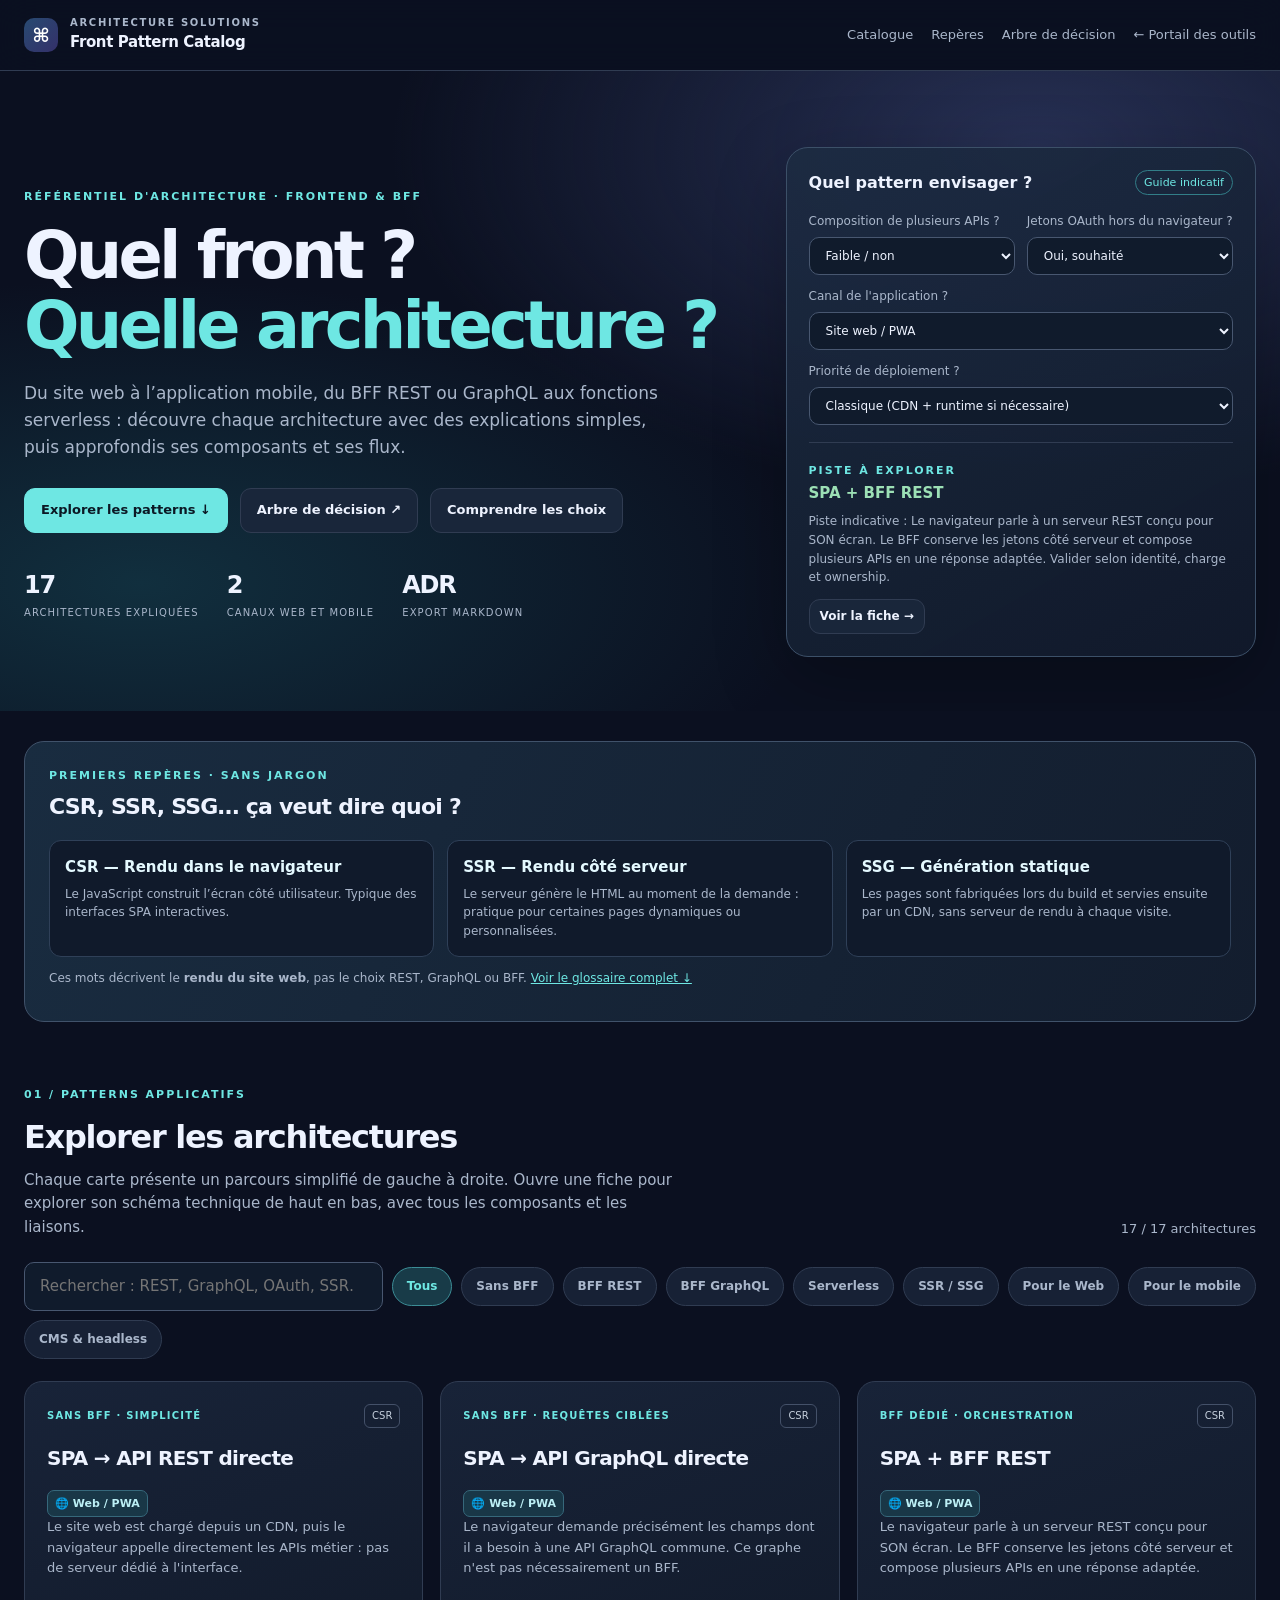
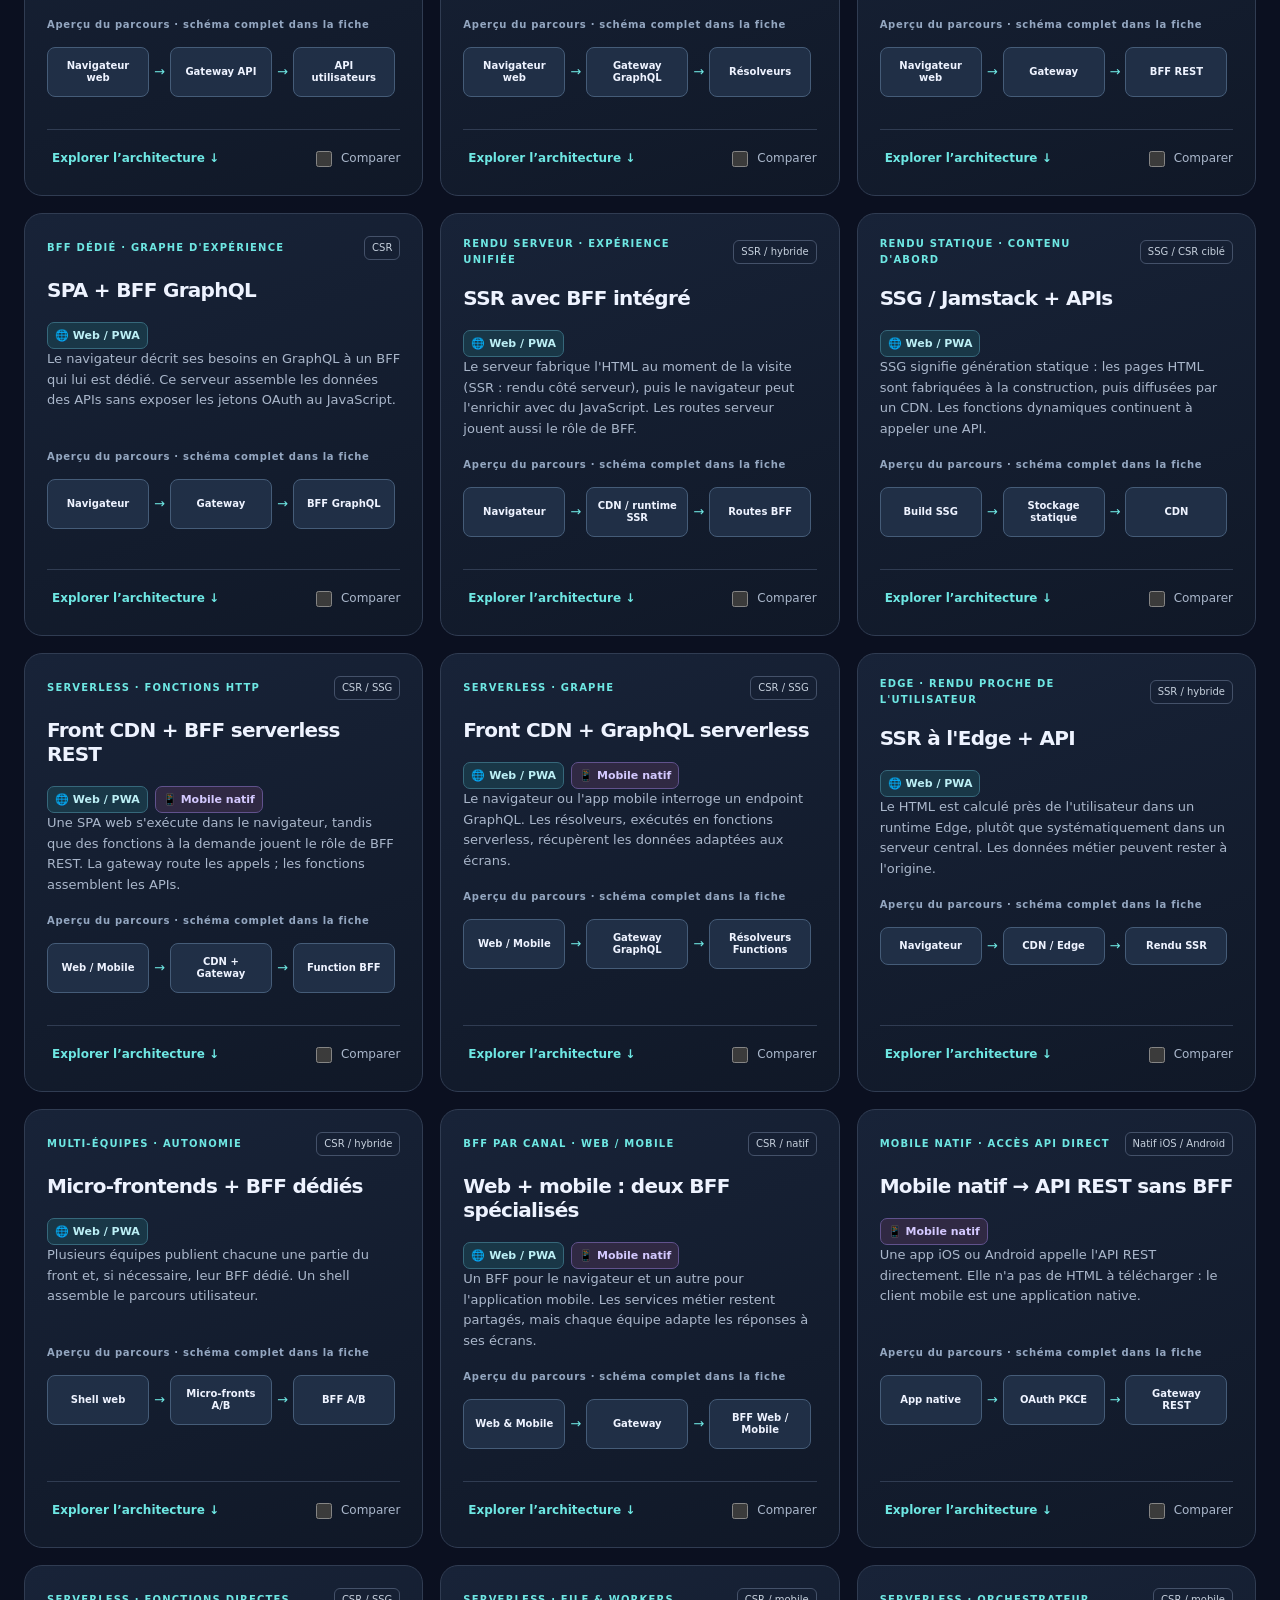
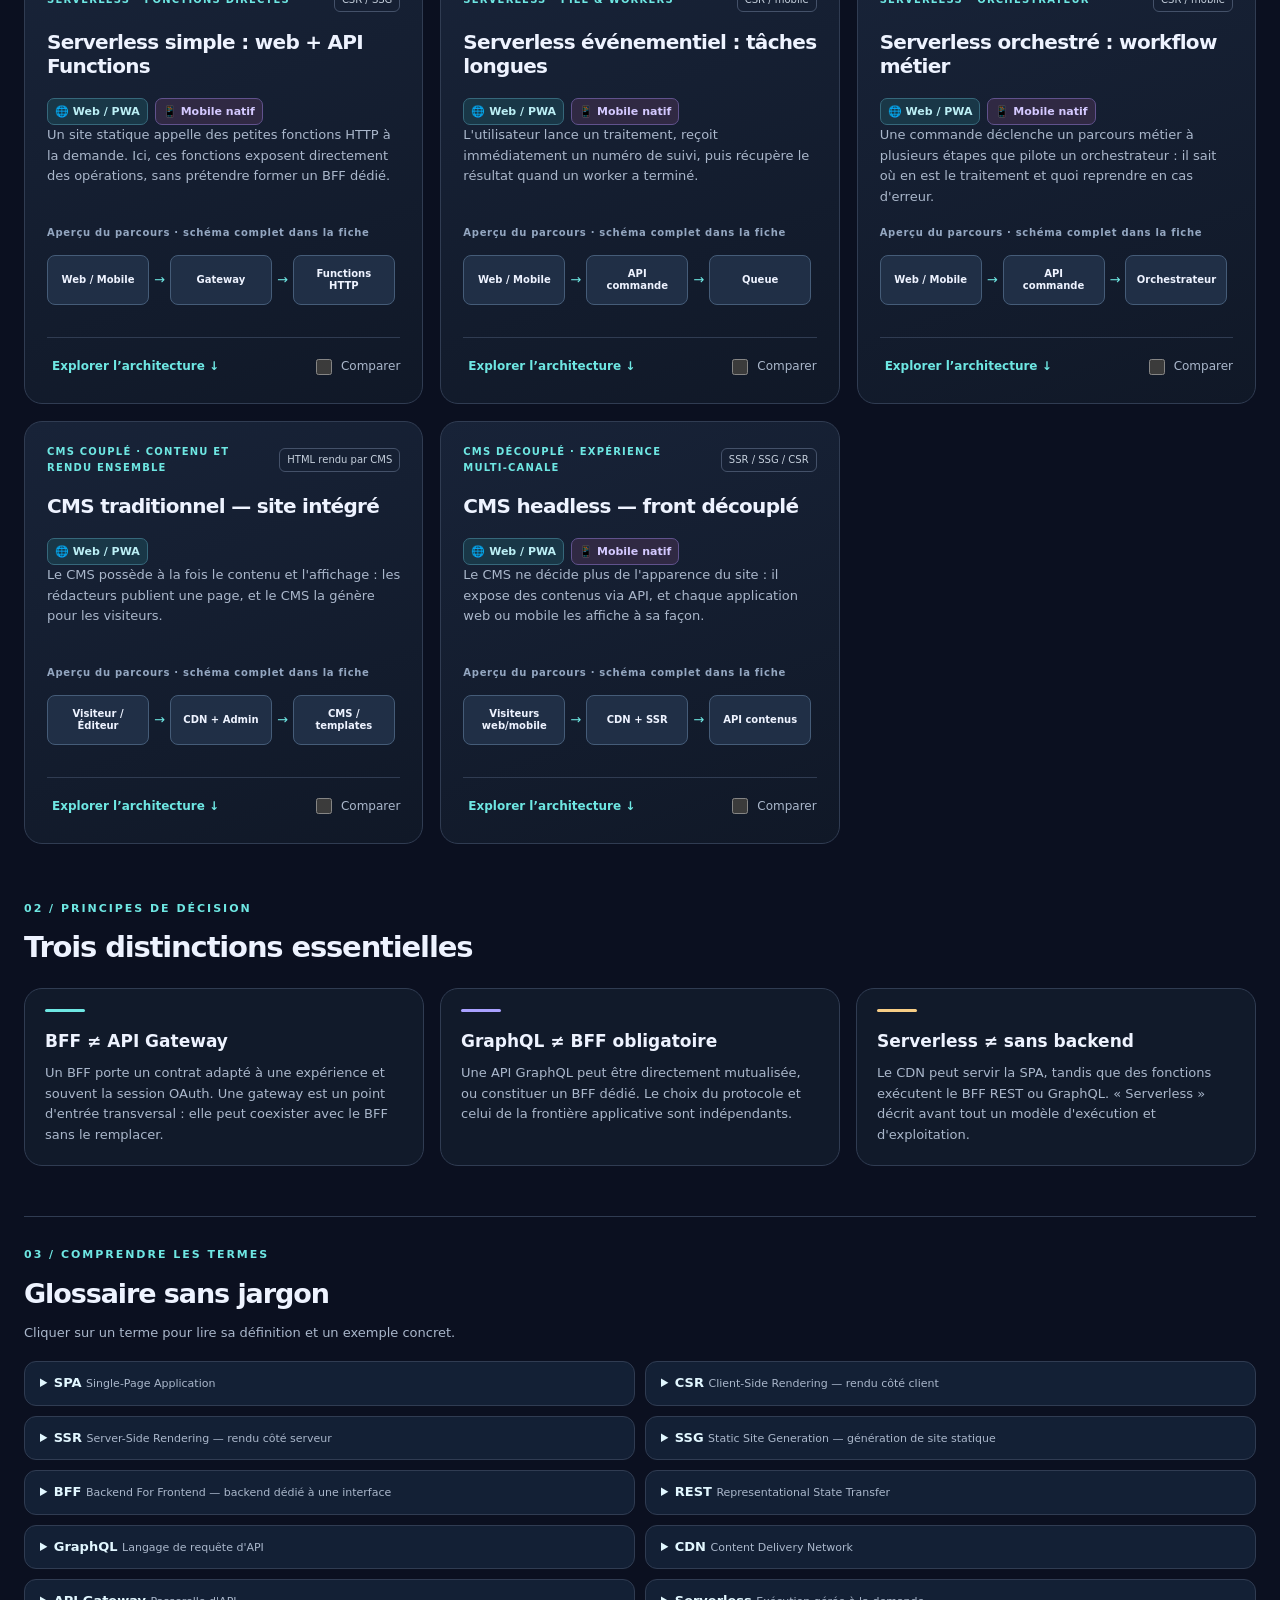
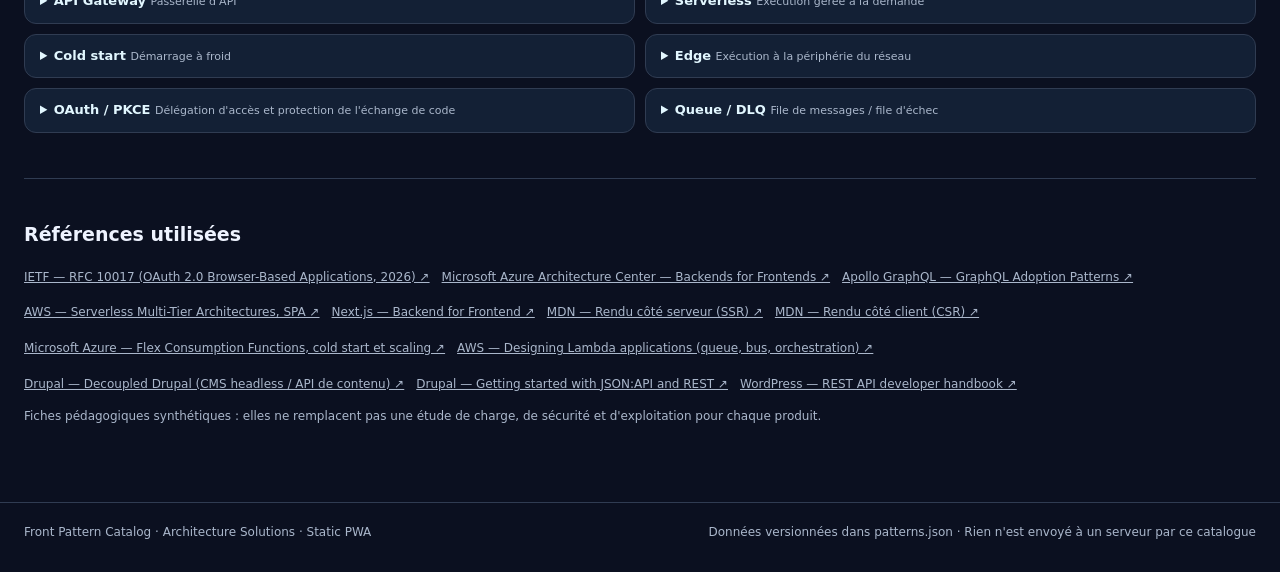
==== commit c012fb30: "fix(ux): barre de comparaison persistante et fenêtre dédiée, liens depuis l'arbre et filtre CMS" ====
--- a/index.html
+++ b/index.html
@@ -122,19 +122,45 @@
 @media(max-width:900px){.primer-grid{grid-template-columns:1fr}.serverless-grid{grid-template-columns:1fr}}
 @media(max-width:670px){.primer{padding:16px}.flow-details ol,.glossary-grid{grid-template-columns:1fr}.dialog-body{padding:21px 16px}.architecture-figure{padding:9px 8px}.pattern .summary{min-height:unset}.dialog-head{gap:8px}.dialog-head .close{flex:none}.primer-cell{padding:12px}}
 
+
+/* Comparaison accessible sans parcourir toutes les cartes */
+body.has-compare-tray{padding-bottom:138px}
+.compare-tray{position:fixed;z-index:30;bottom:15px;left:50%;transform:translateX(-50%);width:min(1050px,calc(100% - 28px));background:#18273bf5;border:1px solid #54798c;border-radius:17px;box-shadow:0 18px 65px #000b;backdrop-filter:blur(18px);padding:13px 17px;display:flex;align-items:center;gap:15px}
+.compare-tray[hidden]{display:none!important}
+.compare-tray-status{min-width:140px;display:flex;flex-direction:column;gap:3px;line-height:1.25}
+.compare-tray-status strong{color:#eafaff;font-size:14px}
+.compare-tray-status span{color:#b1c6d8;font-size:11px}
+.compare-tray-choices{display:flex;flex-wrap:wrap;gap:6px;flex:1;min-width:0}
+.compare-choice{display:inline-flex;align-items:center;gap:7px;padding:6px 8px 6px 11px;border:1px solid #4a7285;border-radius:9px;font-size:12px;color:#e4f4ff;background:#142b3e;max-width:270px}
+.compare-choice span{overflow:hidden;text-overflow:ellipsis;white-space:nowrap}
+.compare-choice button{flex:none;border:0;background:transparent;color:#c2e1ec;font-size:18px;line-height:1;padding:2px 4px;border-radius:5px}
+.compare-choice button:hover{color:#fff;background:#355269}
+.compare-tray-actions{display:flex;align-items:center;gap:8px;flex:none}
+.compare-tray-actions .btn{white-space:nowrap;min-height:43px;justify-content:center}
+.comparison-dialog{width:min(1120px,calc(100% - 28px));max-height:90vh;margin:auto;padding:27px;border:1px solid #55758c;border-radius:19px;background:#111c2d;color:var(--ink);overflow-y:auto;box-shadow:0 35px 120px #000c}
+.comparison-dialog::backdrop{background:#050a15ce;backdrop-filter:blur(6px)}
+.comparison-dialog .comparison-header{display:flex;align-items:start;justify-content:space-between;gap:16px}
+.comparison-dialog h2{margin:0;font-size:26px;letter-spacing:-.035em}
+.comparison-dialog p{color:var(--muted);font-size:13px;margin:6px 0 19px}
+.comparison-dialog .table-scroll{max-width:100%}
+.comparison-dialog th,.comparison-dialog td{min-width:205px}
+.comparison-dialog .compare-actions{position:sticky;bottom:-27px;background:#111c2d;padding:16px 0 2px;border-top:1px solid var(--line);flex-wrap:wrap}
+@media(max-width:850px){.compare-tray{flex-wrap:wrap}.compare-tray-status{min-width:0}.compare-tray-choices{order:3;flex-basis:100%}.compare-tray-actions{margin-left:auto}body.has-compare-tray{padding-bottom:190px}}
+@media(max-width:550px){.compare-tray{bottom:8px;padding:11px 12px;gap:9px}.compare-tray-status{flex:1}.compare-tray-actions{width:100%;justify-content:space-between}.compare-tray-actions .btn.primary{flex:1}.compare-tray-choices{order:2;flex-basis:100%}.compare-choice{max-width:calc(50% - 4px);font-size:11px}.comparison-dialog{padding:17px}.comparison-dialog .compare-actions{bottom:-17px}.comparison-dialog h2{font-size:22px}body.has-compare-tray{padding-bottom:215px}}
+
 </style>
 </head>
 <body>
 <header class="topbar"><div class="wrap topbar-inner">
   <a class="brand" href="./index.html" aria-label="Accueil du catalogue"><span class="mark" aria-hidden="true">⌘</span><span><small>Architecture Solutions</small>Front Pattern Catalog</span></a>
-  <nav class="top-links" aria-label="Navigation"><a href="#catalogue">Catalogue</a><a href="#repères">Repères</a><a href="https://sims07.github.io/tools-portal/">← Portail des outils</a></nav>
+  <nav class="top-links" aria-label="Navigation"><a href="#catalogue">Catalogue</a><a href="#repères">Repères</a><a href="./decision-tree.html">Arbre de décision</a><a href="https://sims07.github.io/tools-portal/">← Portail des outils</a></nav>
 </div></header>
 <section class="hero"><div class="wrap hero-grid">
  <div><span class="eyebrow">Référentiel d'architecture · Frontend & BFF</span>
   <h1>Quel front ?<br><em>Quelle architecture ?</em></h1>
   <p>Du site web à l’application mobile, du BFF REST ou GraphQL aux fonctions serverless : découvre chaque architecture avec des explications simples, puis approfondis ses composants et ses flux.</p>
-  <div class="hero-actions"><a class="btn primary" href="#catalogue">Explorer les patterns ↓</a><a class="btn" href="#repères">Comprendre les choix</a></div>
-  <div class="quick-facts"><div><strong id="totalCount">15</strong><span>Architectures expliquées</span></div><div><strong>2</strong><span>Canaux web et mobile</span></div><div><strong>ADR</strong><span>Export Markdown</span></div></div>
+  <div class="hero-actions"><a class="btn primary" href="#catalogue">Explorer les patterns ↓</a><a class="btn" href="./decision-tree.html">Arbre de décision ↗</a><a class="btn" href="#repères">Comprendre les choix</a></div>
+  <div class="quick-facts"><div><strong id="totalCount">17</strong><span>Architectures expliquées</span></div><div><strong>2</strong><span>Canaux web et mobile</span></div><div><strong>ADR</strong><span>Export Markdown</span></div></div>
  </div>
  <aside class="hero-panel" aria-label="Assistant d'orientation">
   <div class="panel-head"><strong>Quel pattern envisager ?</strong><span>Guide indicatif</span></div>
@@ -172,15 +198,19 @@
   <button class="chip" type="button" data-filter="rendering" aria-pressed="false">SSR / SSG</button>
   <button class="chip" type="button" data-filter="web" aria-pressed="false">Pour le Web</button>
   <button class="chip" type="button" data-filter="mobile" aria-pressed="false">Pour le mobile</button>
+  <button class="chip" type="button" data-filter="cms" aria-pressed="false">CMS & headless</button>
  </div>
  <div class="cards" id="cards" aria-live="polite"></div>
  <p id="empty" class="empty" hidden>Aucun résultat. Modifiez le filtre ou la recherche.</p>
 </section>
-<section class="comparison" id="comparison" hidden aria-labelledby="comparisonTitle">
- <h2 id="comparisonTitle">Comparer les options</h2><p>Deux ou trois patterns côte à côte, pour structurer un arbitrage et copier une ébauche d'ADR.</p>
+<dialog class="comparison-dialog" id="comparison" aria-labelledby="comparisonTitle">
+ <div class="comparison-header">
+  <div><h2 id="comparisonTitle">Comparaison des architectures</h2><p>Arbitrer entre deux ou trois architectures, puis documenter votre décision.</p></div>
+  <button class="close" type="button" id="closeComparison" aria-label="Fermer la comparaison">Fermer ✕</button>
+ </div>
  <div class="table-scroll"><table id="comparisonTable"></table></div>
- <div class="compare-actions"><button class="btn small" type="button" id="clearCompare">Effacer</button><button class="btn primary small" type="button" id="copyCompare">Copier un ADR Markdown</button></div>
-</section>
+ <div class="compare-actions"><button class="btn small" type="button" id="clearCompare">Effacer la sélection</button><button class="btn primary small" type="button" id="copyCompare">Copier l’ADR Markdown</button></div>
+</dialog>
 <section class="guidance" id="repères" aria-labelledby="guideTitle">
  <span class="eyebrow">02 / Principes de décision</span><h2 id="guideTitle">Trois distinctions essentielles</h2>
  <div class="guide-grid">
@@ -194,6 +224,17 @@
 </main>
 <footer><div class="wrap footer-row"><span>Front Pattern Catalog · Architecture Solutions · Static PWA</span><span>Données versionnées dans patterns.json · Rien n'est envoyé à un serveur par ce catalogue</span></div></footer>
 <dialog id="detail" aria-label="Fiche de pattern"><div class="dialog-body" id="detailContent"></div></dialog>
+<aside class="compare-tray" id="compareTray" hidden aria-label="Sélection pour comparaison">
+ <div class="compare-tray-status" role="status" aria-live="polite">
+  <strong id="compareCount">0/3 architecture sélectionnée</strong>
+  <span id="compareHint">Choisis au moins deux architectures.</span>
+ </div>
+ <div class="compare-tray-choices" id="compareChoices" aria-label="Architectures sélectionnées"></div>
+ <div class="compare-tray-actions">
+  <button type="button" class="btn small" id="clearSelection">Effacer</button>
+  <button type="button" class="btn primary" id="launchCompare" disabled>Comparer les architectures</button>
+ </div>
+</aside>
 <div id="notice" role="status" aria-live="polite" hidden></div>
 <script src="./diagrams.js"></script>
 <script>
@@ -269,9 +310,28 @@
  return lines.join("\n")+"\n";
 }
 function renderCompare(){
- var ids=Array.from(selected), sec=document.getElementById("comparison");sec.hidden=ids.length<2;if(ids.length<2)return;
+ var ids=Array.from(selected), modal=document.getElementById("comparison");
+ var tray=document.getElementById("compareTray");
+ tray.hidden=ids.length===0;
+ document.body.classList.toggle("has-compare-tray",ids.length>0);
+ if(ids.length<2&&modal.open)modal.close();
+ document.getElementById("compareCount").textContent=ids.length+"/3 architecture"+(ids.length>1?"s":"")+" sélectionnée"+(ids.length>1?"s":"");
+ document.getElementById("compareHint").textContent=ids.length===1?"Sélectionne encore une architecture.":ids.length===3?"Trois architectures sélectionnées.":"Prêt pour la comparaison.";
+ var launch=document.getElementById("launchCompare");
+ launch.disabled=ids.length<2;
+ launch.textContent=ids.length<2?"Comparer les architectures":"Comparer "+ids.length+" architectures";
+ document.getElementById("compareChoices").innerHTML=ids.map(function(id){
+  var p=find(id);return '<span class="compare-choice"><span title="'+esc(p.title)+'">'+esc(p.title)+'</span><button type="button" data-remove-compare="'+esc(id)+'" aria-label="Retirer '+esc(p.title)+' de la comparaison">×</button></span>';
+ }).join("");
+ if(ids.length<2){document.getElementById("comparisonTable").textContent="";return}
  var chosen=ids.map(find), rows=[["Rendu","rendering"],["Hébergement","hosting"],["Complexité","complexity"],["Identité","auth"],["À privilégier si","when"],["Sécurité","security"],["Exploitation","operations"]];
  document.getElementById("comparisonTable").innerHTML='<thead><tr><th scope="col">Critère</th>'+chosen.map(function(p){return '<th scope="col">'+esc(p.title)+'</th>'}).join("")+'</tr></thead><tbody>'+rows.map(function(r){return '<tr><th scope="row">'+esc(r[0])+'</th>'+chosen.map(function(p){return '<td>'+esc(p[r[1]])+'</td>'}).join("")+'</tr>'}).join("")+'</tbody>';
+}
+function openComparison(){
+ if(selected.size<2)return;
+ var modal=document.getElementById("comparison");
+ renderCompare();
+ if(!modal.open)modal.showModal();
 }
 async function copy(value){
  try{await navigator.clipboard.writeText(value);notify("Markdown copié.");return}catch(e){}
@@ -302,13 +362,31 @@
 details.addEventListener("click",function(e){var b=e.target.closest("button");if(!b)return;if(b.hasAttribute("data-close"))dialog.close();if(b.dataset.copy)copy(md(find(b.dataset.copy)));if(b.dataset.toggle){var id=b.dataset.toggle;toggle(id,!selected.has(id));}});
 dialog.addEventListener("click",function(e){if(e.target===dialog)dialog.close()});
 document.getElementById("clearCompare").addEventListener("click",function(){selected.clear();render()});
+document.getElementById("clearSelection").addEventListener("click",function(){selected.clear();render()});
+document.getElementById("launchCompare").addEventListener("click",openComparison);
+document.getElementById("closeComparison").addEventListener("click",function(){document.getElementById("comparison").close()});
+document.getElementById("compareChoices").addEventListener("click",function(e){var b=e.target.closest("[data-remove-compare]");if(b)toggle(b.dataset.removeCompare,false)});
 document.getElementById("copyCompare").addEventListener("click",function(){var ps=Array.from(selected).map(find);if(ps.length<2)return;var lines=["# ADR — Comparaison de patterns frontend","","## Statut","Proposé / à arbitrer","","## Options étudiées"];ps.forEach(function(p){lines.push("### "+p.title,"**À privilégier si :** "+p.when,"**Compromis :** "+p.tradeoffs.join(" ; "),"**Sécurité :** "+p.security,"")});lines.push("## Décision","[À compléter selon contexte, risques, coûts et responsabilités.]","","## Conséquences","[À documenter.]");copy(lines.join("\n"))});
+
+function openFromHash(){
+ var hash=location.hash||"";
+ if(hash.startsWith("#pattern=")){
+  var id=decodeURIComponent(hash.slice(9));if(find(id))openDetail(id);
+ }else if(hash.startsWith("#compare=")){
+  var ids=hash.slice(9).split(",").map(function(v){return decodeURIComponent(v)});
+  selected.clear();
+  ids.filter(function(id){return !!find(id)}).slice(0,3).forEach(function(id){selected.add(id)});
+  render();
+  if(selected.size>=2)openComparison();
+ }
+}
+window.addEventListener("hashchange",openFromHash);
 fetch("./patterns.json",{cache:"no-store"}).then(function(res){if(!res.ok)throw Error("HTTP "+res.status);return res.json()}).then(function(data){
  if(!data||!Array.isArray(data.patterns))throw Error("Format du catalogue invalide");
  patterns=data.patterns;refs=Object.fromEntries(data.sources.map(function(r){return [r.id,r]}));
  document.getElementById("totalCount").textContent=patterns.length;
  document.getElementById("referencesList").innerHTML=data.sources.map(function(r){return '<li><a href="'+esc(r.url)+'" target="_blank" rel="noopener noreferrer">'+esc(r.title)+' ↗</a></li>'}).join("");
- render();orient();renderGlossary(data.glossary||[]);
+ render();orient();renderGlossary(data.glossary||[]);openFromHash();
 }).catch(function(err){cards.innerHTML='<p class="empty">Le catalogue est indisponible. Vérifiez le chargement de patterns.json ou réessayez en ligne.</p>';document.getElementById("resultCount").textContent="Chargement impossible";console.error(err)});
 if("serviceWorker" in navigator&&location.protocol!=="file:"){window.addEventListener("load",function(){navigator.serviceWorker.register("./sw.js",{scope:"./"}).catch(function(e){console.warn("PWA non activée",e)})})}
 })();
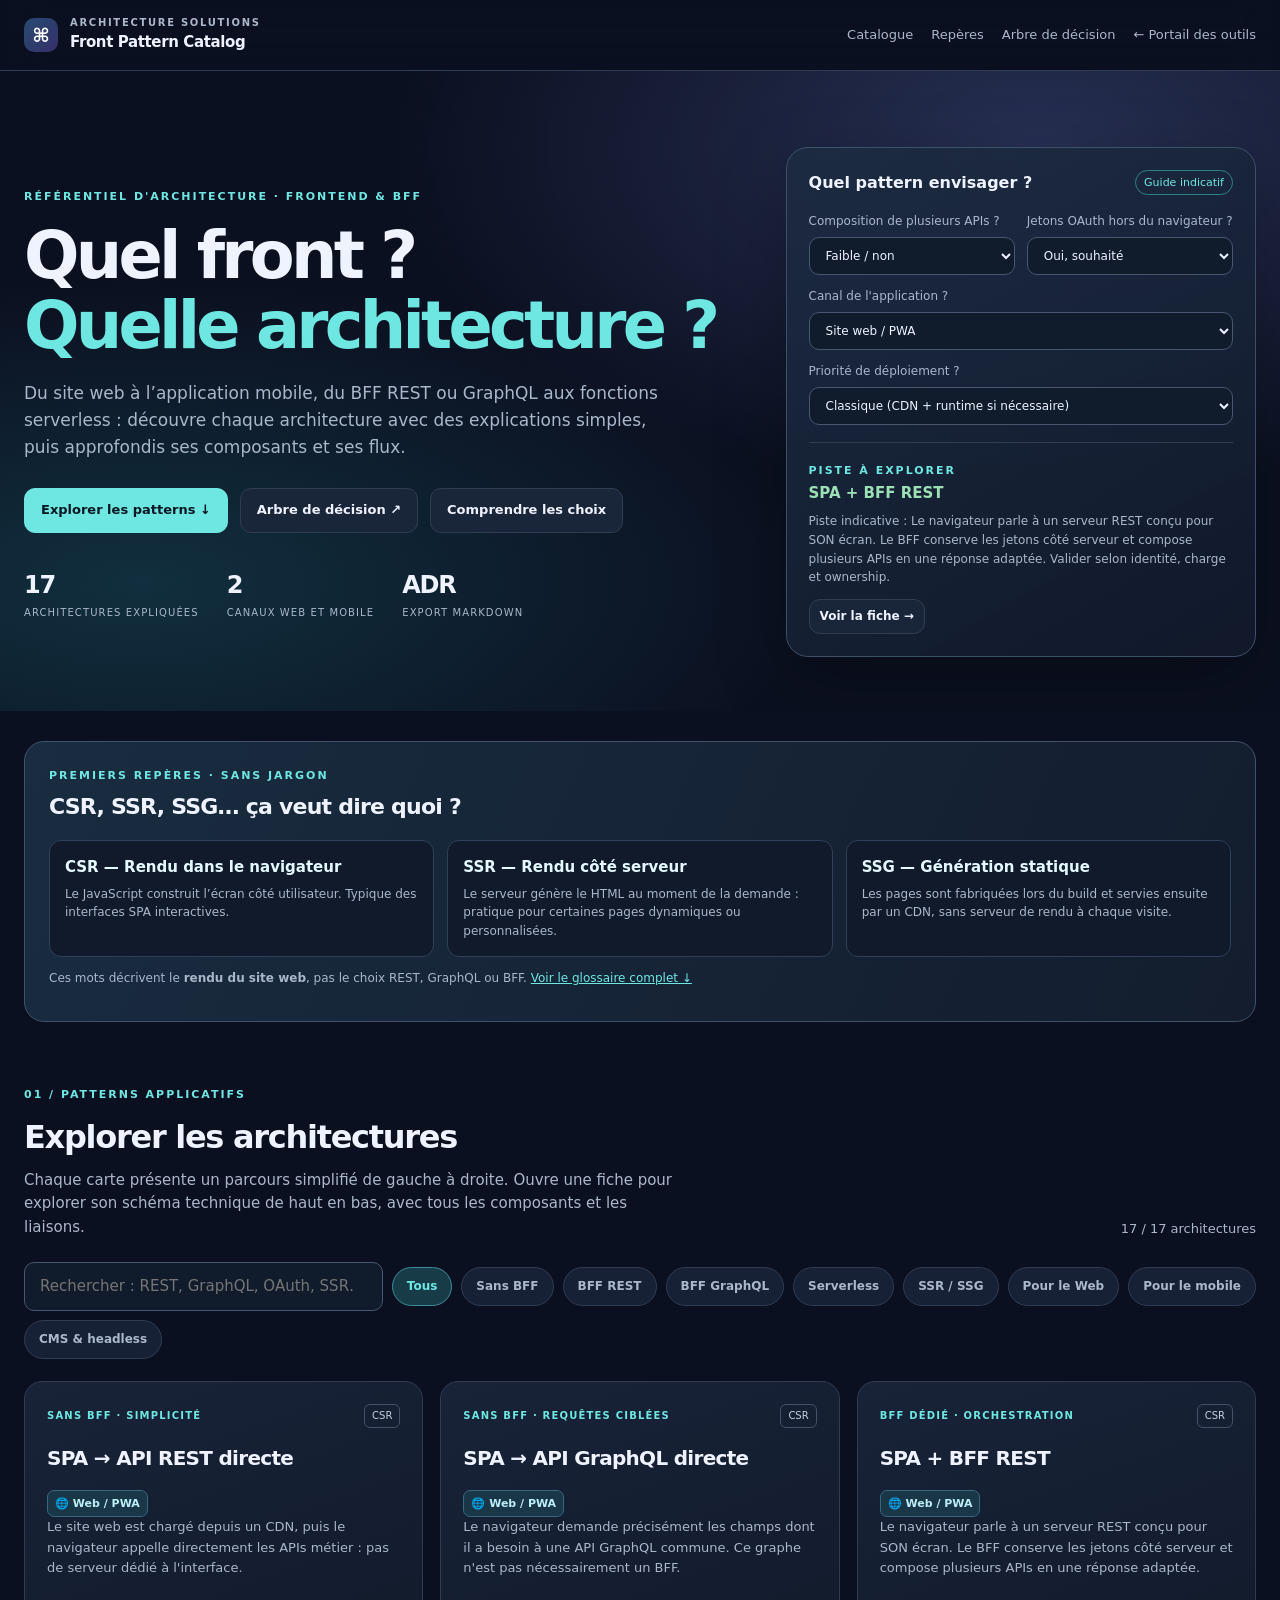
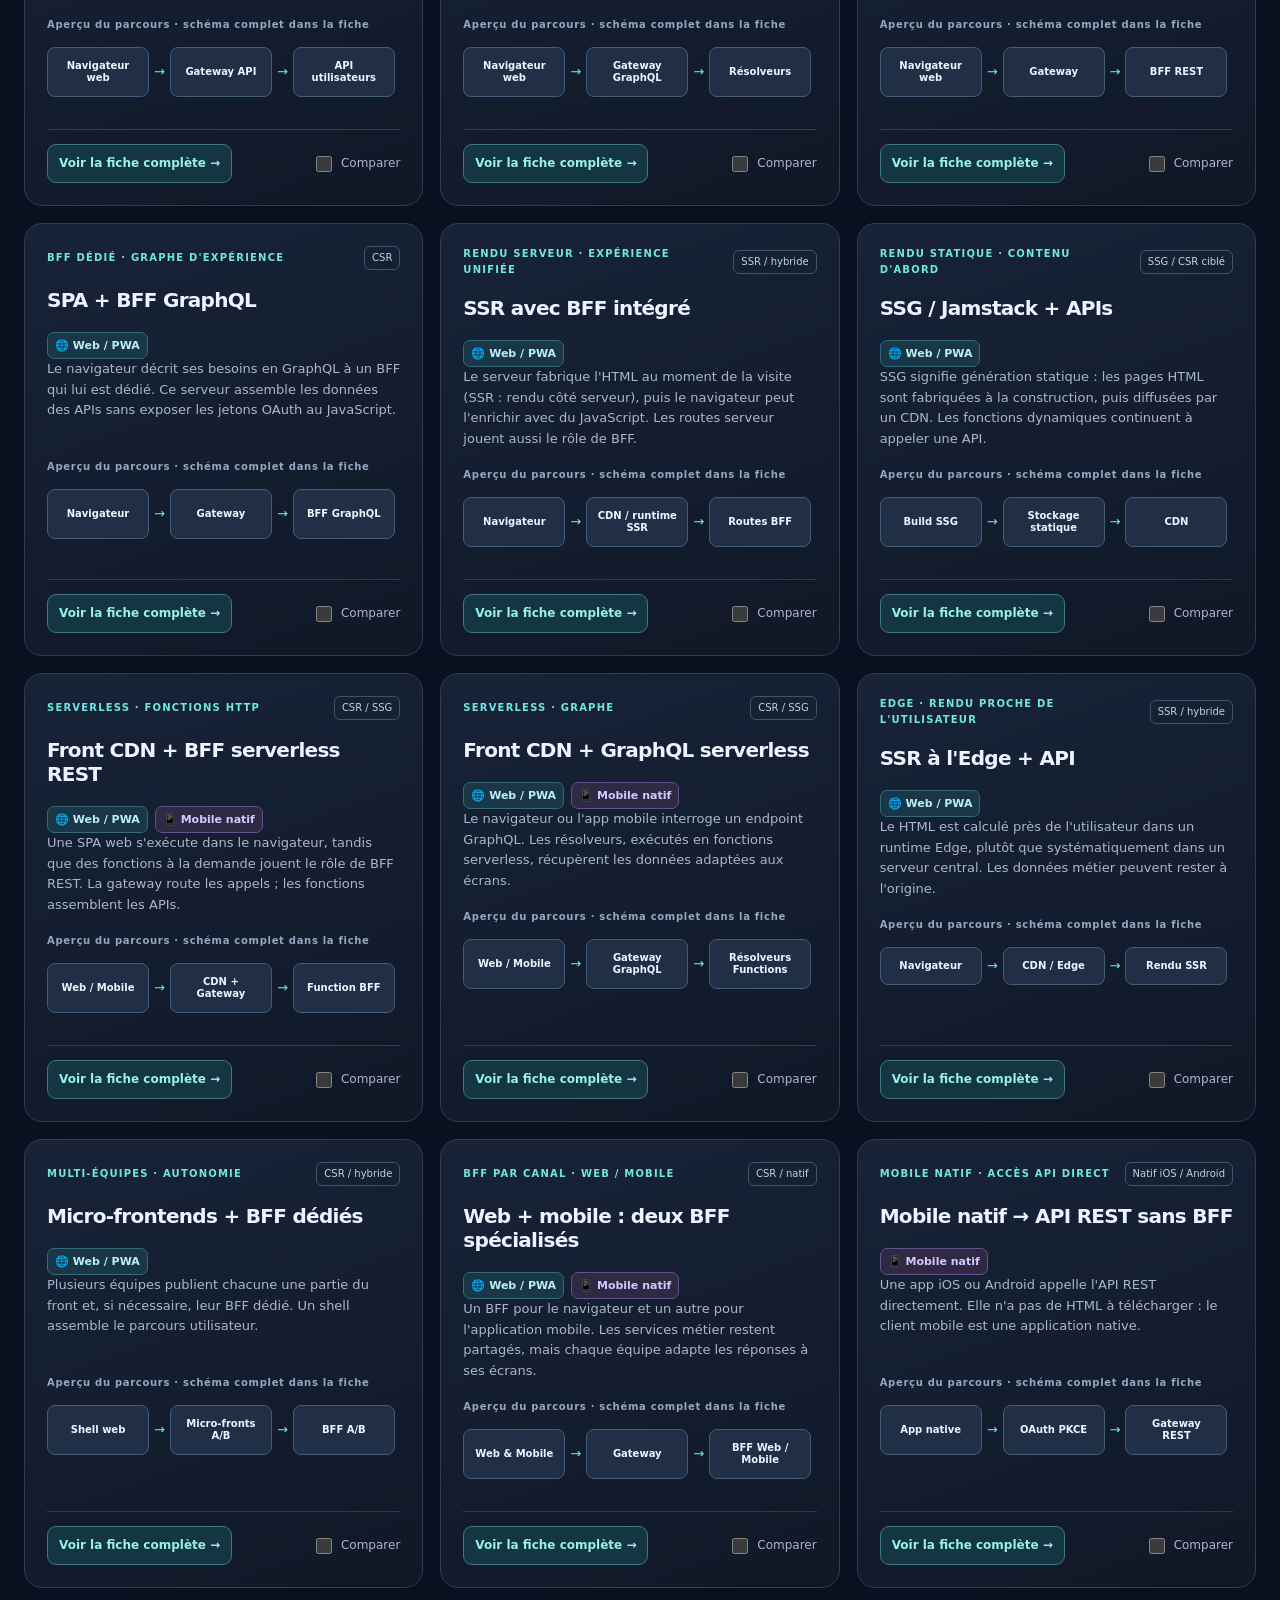
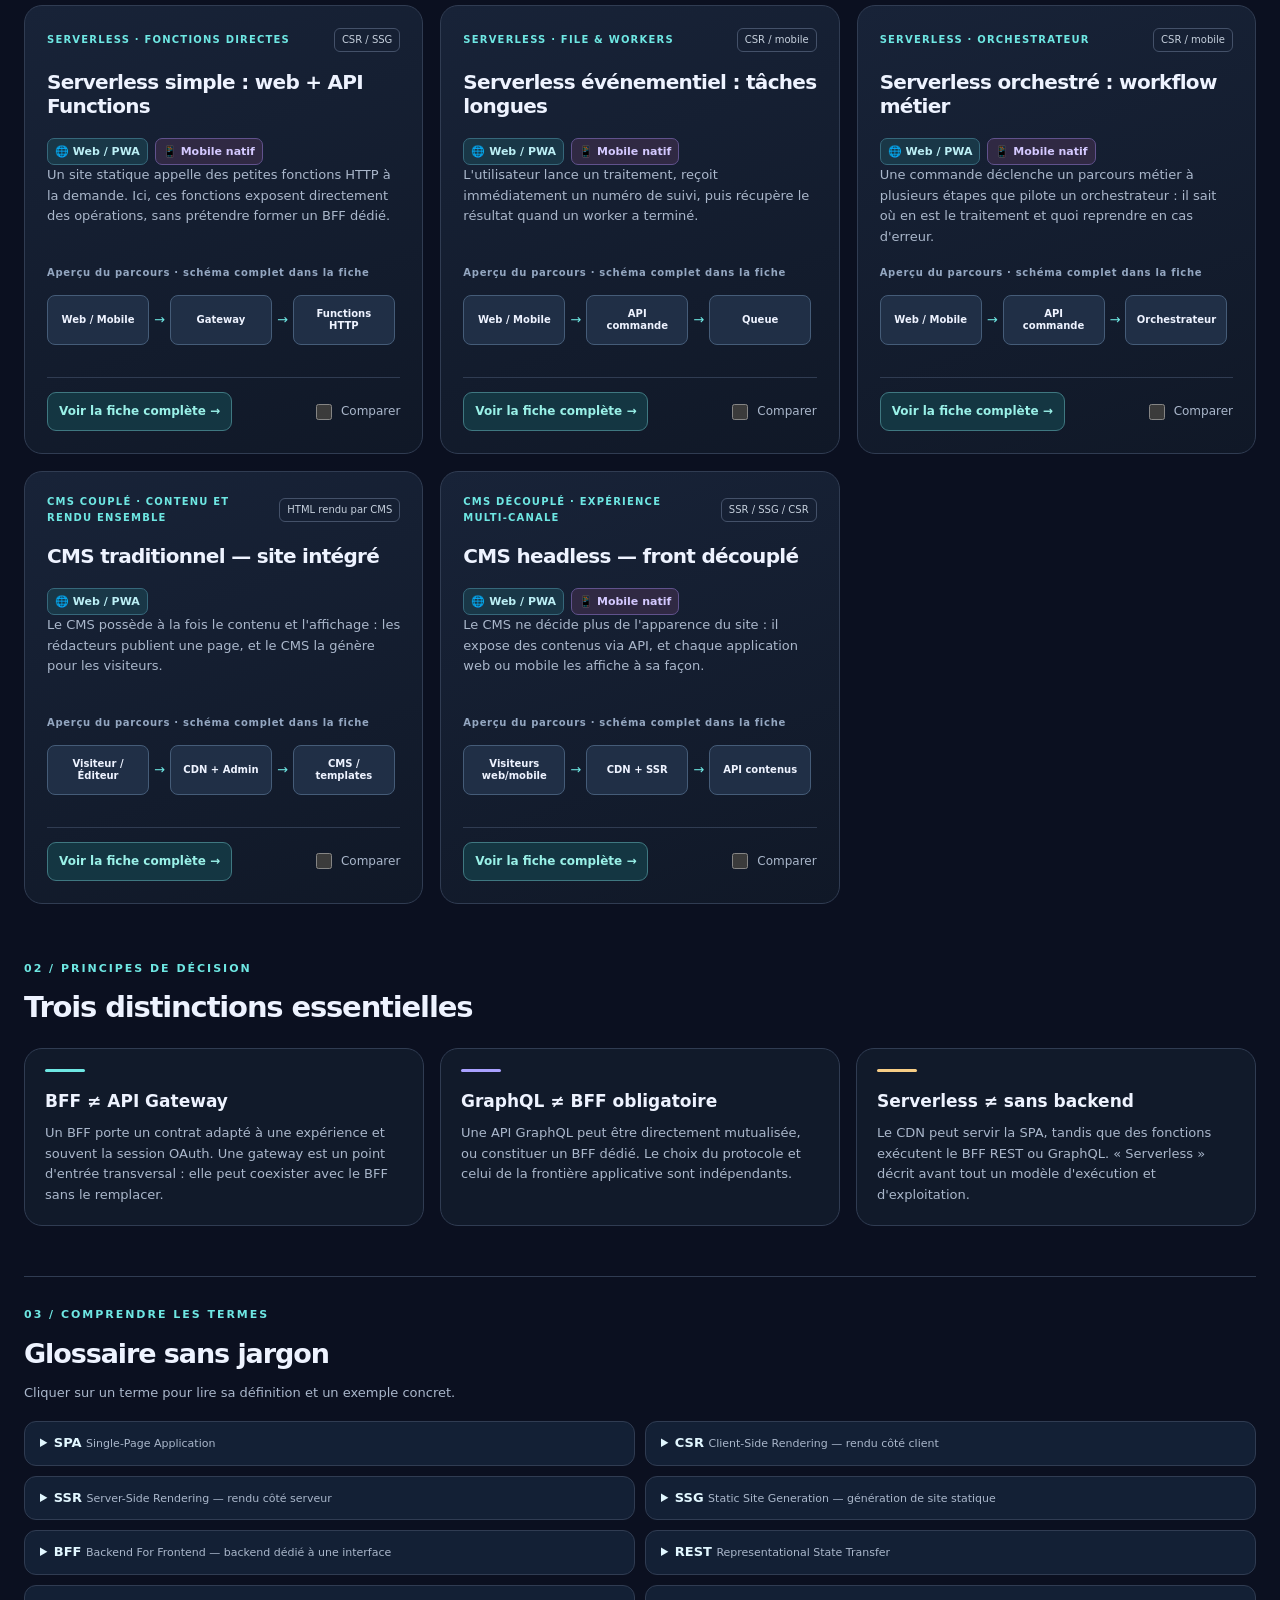
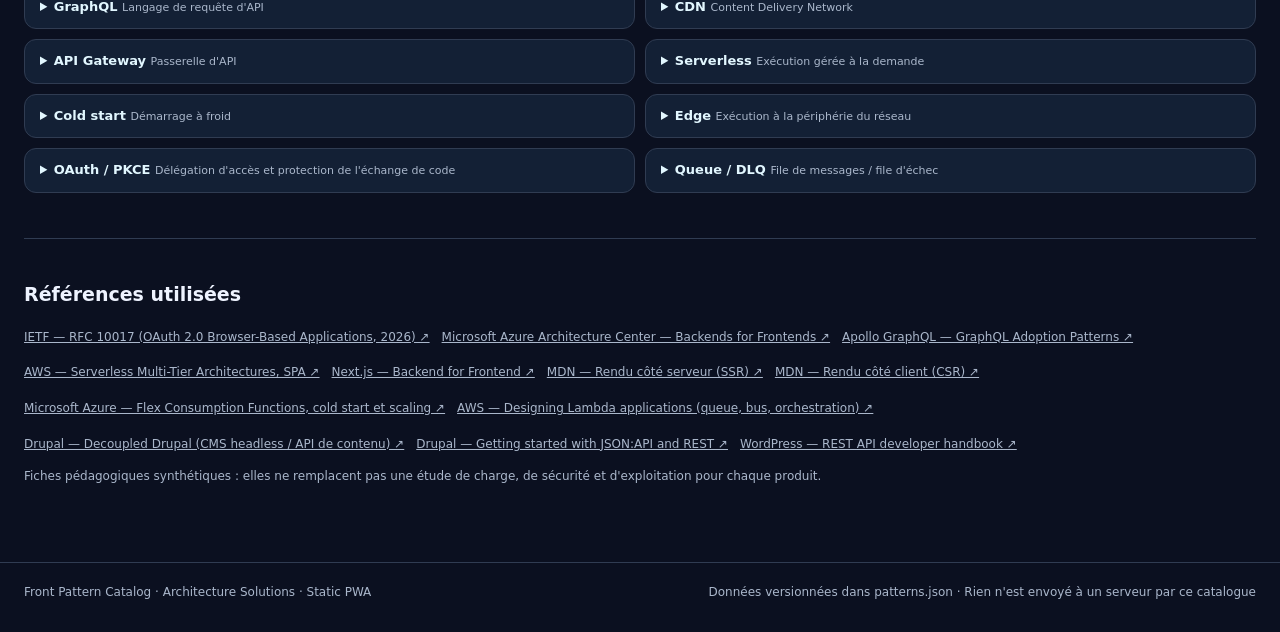
==== commit 73bfb1a4: "refactor(catalog): ouvrir les fiches sur une page dédiée, supprimer les popups de détails" ====
--- a/index.html
+++ b/index.html
@@ -148,6 +148,11 @@
 @media(max-width:850px){.compare-tray{flex-wrap:wrap}.compare-tray-status{min-width:0}.compare-tray-choices{order:3;flex-basis:100%}.compare-tray-actions{margin-left:auto}body.has-compare-tray{padding-bottom:190px}}
 @media(max-width:550px){.compare-tray{bottom:8px;padding:11px 12px;gap:9px}.compare-tray-status{flex:1}.compare-tray-actions{width:100%;justify-content:space-between}.compare-tray-actions .btn.primary{flex:1}.compare-tray-choices{order:2;flex-basis:100%}.compare-choice{max-width:calc(50% - 4px);font-size:11px}.comparison-dialog{padding:17px}.comparison-dialog .compare-actions{bottom:-17px}.comparison-dialog h2{font-size:22px}body.has-compare-tray{padding-bottom:215px}}
 
+
+/* La fiche d'architecture est une page, jamais une fenêtre superposée. */
+.pattern a.detail{display:inline-flex;align-items:center;justify-content:center;border:1px solid #3f7881;border-radius:9px;background:#143642;color:#9af1e8;text-decoration:none;font-size:12px;font-weight:750;padding:9px 11px}
+.pattern a.detail:hover{background:#1c4d59;border-color:#81eee4}
+
 </style>
 </head>
 <body>
@@ -223,7 +228,6 @@
 <section class="references" aria-labelledby="sourcesTitle"><h2 id="sourcesTitle">Références utilisées</h2><ul id="referencesList"></ul><p class="hint">Fiches pédagogiques synthétiques : elles ne remplacent pas une étude de charge, de sécurité et d'exploitation pour chaque produit.</p></section>
 </main>
 <footer><div class="wrap footer-row"><span>Front Pattern Catalog · Architecture Solutions · Static PWA</span><span>Données versionnées dans patterns.json · Rien n'est envoyé à un serveur par ce catalogue</span></div></footer>
-<dialog id="detail" aria-label="Fiche de pattern"><div class="dialog-body" id="detailContent"></div></dialog>
 <aside class="compare-tray" id="compareTray" hidden aria-label="Sélection pour comparaison">
  <div class="compare-tray-status" role="status" aria-live="polite">
   <strong id="compareCount">0/3 architecture sélectionnée</strong>
@@ -241,7 +245,7 @@
 (function(){
 "use strict";
 var patterns=[], refs={}, selected=new Set(), filter="all", search="";
-var cards=document.getElementById("cards"), dialog=document.getElementById("detail"), details=document.getElementById("detailContent");
+var cards=document.getElementById("cards");
 function esc(v){return String(v==null?"":v).replace(/[&<>"']/g,function(c){return {"&":"&amp;","<":"&lt;",">":"&gt;",'"':"&quot;","'":"&#39;"}[c]});}
 function notify(message){var n=document.getElementById("notice");n.textContent=message;n.hidden=false;clearTimeout(notify.timer);notify.timer=setTimeout(function(){n.hidden=true},3000);}
 function kind(label){if(label==="bff")return "bff";if(label==="client")return "client";if(label==="service")return "service";return "";}
@@ -259,41 +263,16 @@
  document.getElementById("empty").hidden=matches.length>0;
  cards.innerHTML=matches.map(function(p){
    var checked=selected.has(p.id);
-   return '<article class="pattern" id="pattern-'+esc(p.id)+'"><div class="meta"><span class="micro">'+esc(p.subtitle)+'</span><span class="tag">'+esc(p.rendering)+'</span></div><h3>'+esc(p.title)+'</h3><div class="audience-chips">'+audienceTags(p)+'</div><p class="summary">'+esc(p.simple||p.summary)+'</p>'+PatternDiagrams.preview(p)+'<div class="bottom"><button type="button" class="detail" data-open="'+esc(p.id)+'">Explorer l’architecture ↓</button><label class="compare-toggle"><input type="checkbox" data-compare="'+esc(p.id)+'" '+(checked?'checked':'')+' aria-label="Comparer '+esc(p.title)+'">Comparer</label></div></article>'
+   return '<article class="pattern" id="pattern-'+esc(p.id)+'"><div class="meta"><span class="micro">'+esc(p.subtitle)+'</span><span class="tag">'+esc(p.rendering)+'</span></div><h3>'+esc(p.title)+'</h3><div class="audience-chips">'+audienceTags(p)+'</div><p class="summary">'+esc(p.simple||p.summary)+'</p>'+PatternDiagrams.preview(p)+'<div class="bottom"><a class="detail" href="./pattern.html?id='+encodeURIComponent(p.id)+'">Voir la fiche complète →</a><label class="compare-toggle"><input type="checkbox" data-compare="'+esc(p.id)+'" '+(checked?'checked':'')+' aria-label="Comparer '+esc(p.title)+'">Comparer</label></div></article>'
  }).join("");
  renderCompare();
 }
-function openDetail(id){
- var p=find(id);if(!p)return;
- var links=p.refs.map(function(key){return refs[key]}).filter(Boolean).map(function(r){return '<a href="'+esc(r.url)+'" target="_blank" rel="noopener noreferrer">'+esc(r.title)+'</a>'}).join("");
- var instructions=(p.steps||[]).map(function(s){return '<li>'+esc(s)+'</li>'}).join("");
- var tech=(p.implementation||[]).length?'<h3 class="section-heading">Pour l’implémenter</h3>'+list(p.implementation):"";
- var serverless=p.serverless?'<section class="serverless-section"><h3>Zoom sur le serverless</h3><p>Serverless ne veut pas dire sans serveur : l’infrastructure d’exécution est prise en charge par le fournisseur. Voici ce qui tourne réellement.</p><div class="serverless-grid">'+
-    [['Déclencheur','trigger'],['Calcul','compute'],['État & données','state'],['Montée en charge','scale'],['Surveillance','watch'],['Compromis','tradeoff']].map(function(k){return '<div><b>'+k[0]+'</b><span>'+esc(p.serverless[k[1]])+'</span></div>'}).join('')+'</div></section>':'';
- details.innerHTML='<div class="dialog-head"><div><span class="eyebrow">Architecture expliquée / '+esc(p.subtitle)+'</span><h2>'+esc(p.title)+'</h2></div><button type="button" class="close" data-close>Fermer ✕</button></div>'+
-   '<div class="plain-language"><b>En clair</b>'+esc(p.simple||p.summary)+'</div>'+
-   '<div class="detail-audience">'+audienceTags(p)+'<small>'+esc(p.audienceDetail||'')+'</small></div>'+
-   '<div class="facts"><span>Rendu : '+esc(p.rendering)+'</span><span>Hébergement : '+esc(p.hosting)+'</span><span>Complexité : '+esc(p.complexity)+'</span></div>'+
-   '<h3 class="architecture-heading">Schéma d’architecture — du client aux données</h3><p class="architecture-hint">Flux verticaux : plusieurs composants par couche, plusieurs branches possibles. Sur mobile, fais défiler horizontalement si nécessaire.</p>'+
-   PatternDiagrams.renderVertical(p)+
-   '<h3 class="section-heading">Comment ça marche, étape par étape ?</h3><ol class="pattern-steps">'+instructions+'</ol>'+
-   '<div class="detail-callout"><strong>Exemple d’application</strong><p>'+esc(p.example)+'</p></div>'+
-   '<h3 class="section-heading">Pourquoi choisir ce pattern ?</h3><p class="detail-lead">'+esc(p.when)+'</p>'+
-   '<div class="cols"><div><h3>Ce que l’on gagne</h3>'+list(p.benefits)+'</div><div><h3>Ce qu’il faut accepter</h3>'+list(p.tradeoffs)+'</div></div>'+
-   tech+serverless+
-   '<h3 class="section-heading">Web versus application mobile</h3><p class="detail-lead">'+esc(p.audienceDetail)+'</p><div class="mobile-note">'+esc(p.mobileNote)+'</div>'+
-   '<div class="warning"><strong>Sécurité et identité.</strong> '+esc(p.security)+'</div>'+
-   '<h3 class="section-heading">À surveiller en production</h3><p class="detail-text">'+esc(p.operations)+'</p>'+
-   '<h3 class="section-heading">Références officielles</h3><div class="source-links">'+links+'</div>'+
-   '<div class="dialog-actions"><button type="button" class="btn" data-copy="'+esc(p.id)+'">Copier la fiche Markdown</button><button type="button" class="btn primary" data-toggle="'+esc(p.id)+'">'+(selected.has(p.id)?'Retirer de la comparaison':'Ajouter à la comparaison')+'</button></div>';
- dialog.showModal();dialog.scrollTop=0;
-}
+function openDetail(id){if(find(id))window.location.assign("./pattern.html?id="+encodeURIComponent(id));}
 function toggle(id,enabled){
  if(!find(id))return;
  if(enabled&&selected.size>=3&&!selected.has(id)){notify("Maximum 3 patterns à comparer.");render();return}
  if(enabled)selected.add(id);else selected.delete(id);
  render();
- if(dialog.open&&details.querySelector('[data-toggle]'))details.querySelector('[data-toggle]').textContent=selected.has(id)?'Retirer de la comparaison':'Ajouter à la comparaison';
 }
 function md(p){
  var a=p.architecture;
@@ -353,14 +332,11 @@
  document.getElementById("suggestReason").textContent="Piste indicative : "+p.simple+" Valider selon identité, charge et ownership.";
  document.getElementById("suggestOpen").dataset.open=id;
 }
-cards.addEventListener("click",function(e){var b=e.target.closest("[data-open]");if(b)openDetail(b.dataset.open)});
 cards.addEventListener("change",function(e){if(e.target.matches("[data-compare]"))toggle(e.target.dataset.compare,e.target.checked)});
 document.querySelectorAll("[data-filter]").forEach(function(b){b.addEventListener("click",function(){filter=b.dataset.filter;document.querySelectorAll("[data-filter]").forEach(function(x){x.setAttribute("aria-pressed",String(x===b))});render()})});
 document.getElementById("search").addEventListener("input",function(e){search=e.target.value.trim().toLocaleLowerCase("fr");render()});
 document.getElementById("suggestOpen").addEventListener("click",function(e){openDetail(e.currentTarget.dataset.open)});
 ["aggregation","secure","deployment","channel"].forEach(function(k){document.getElementById(k).addEventListener("change",orient)});
-details.addEventListener("click",function(e){var b=e.target.closest("button");if(!b)return;if(b.hasAttribute("data-close"))dialog.close();if(b.dataset.copy)copy(md(find(b.dataset.copy)));if(b.dataset.toggle){var id=b.dataset.toggle;toggle(id,!selected.has(id));}});
-dialog.addEventListener("click",function(e){if(e.target===dialog)dialog.close()});
 document.getElementById("clearCompare").addEventListener("click",function(){selected.clear();render()});
 document.getElementById("clearSelection").addEventListener("click",function(){selected.clear();render()});
 document.getElementById("launchCompare").addEventListener("click",openComparison);
@@ -371,7 +347,7 @@
 function openFromHash(){
  var hash=location.hash||"";
  if(hash.startsWith("#pattern=")){
-  var id=decodeURIComponent(hash.slice(9));if(find(id))openDetail(id);
+  var id=decodeURIComponent(hash.slice(9));if(find(id))window.location.replace("./pattern.html?id="+encodeURIComponent(id));
  }else if(hash.startsWith("#compare=")){
   var ids=hash.slice(9).split(",").map(function(v){return decodeURIComponent(v)});
   selected.clear();
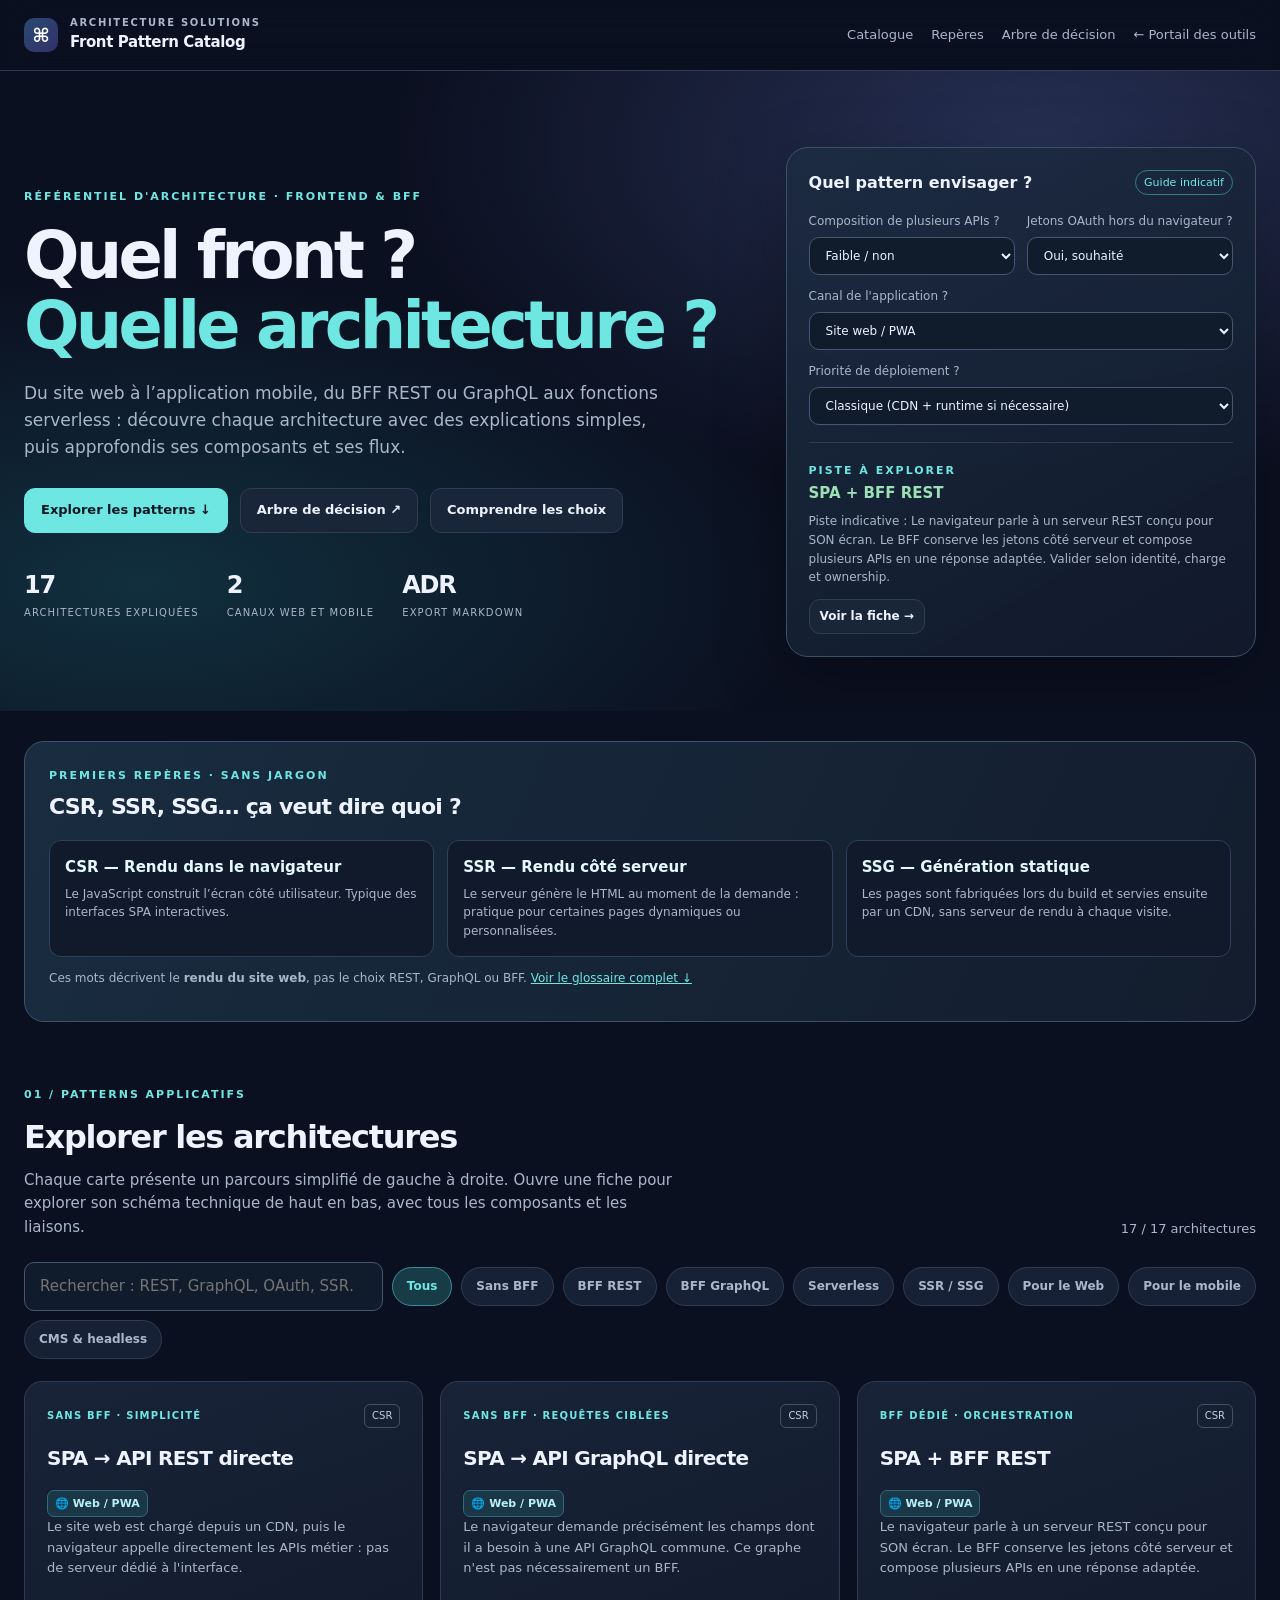
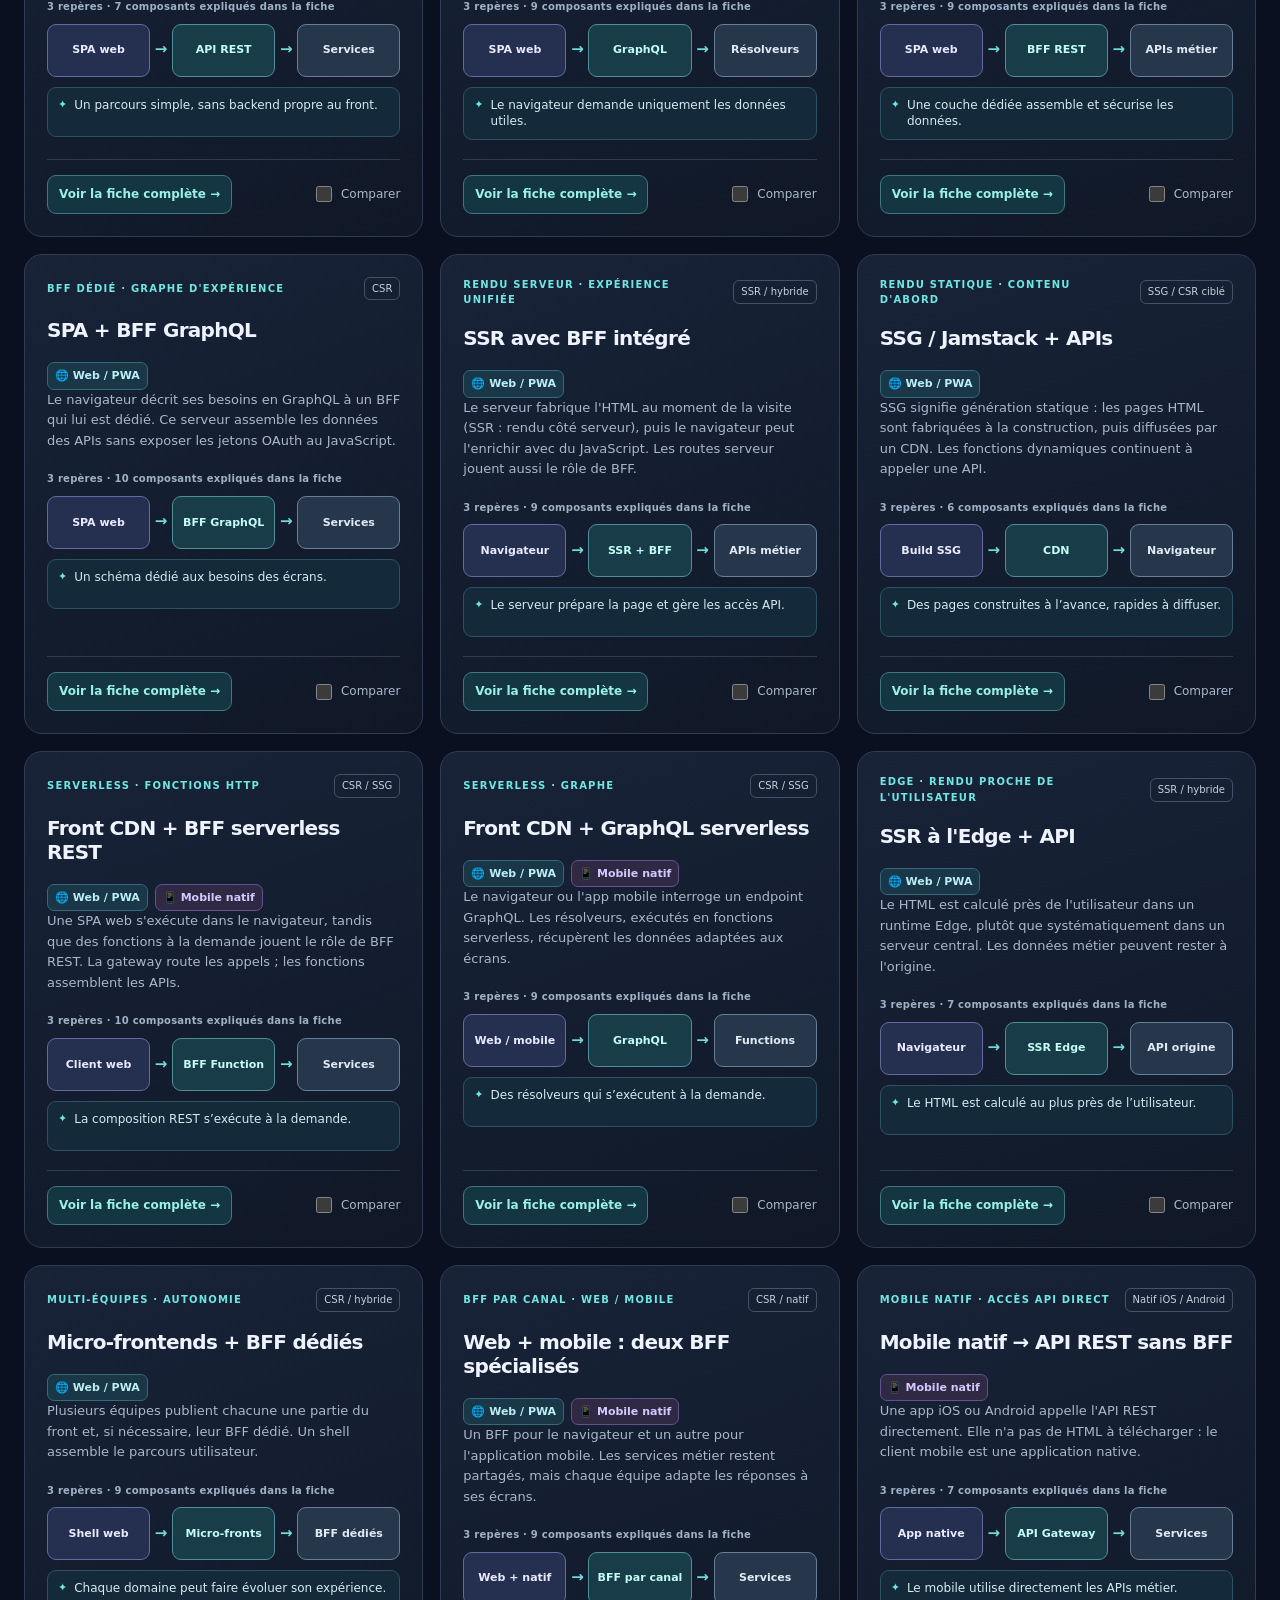
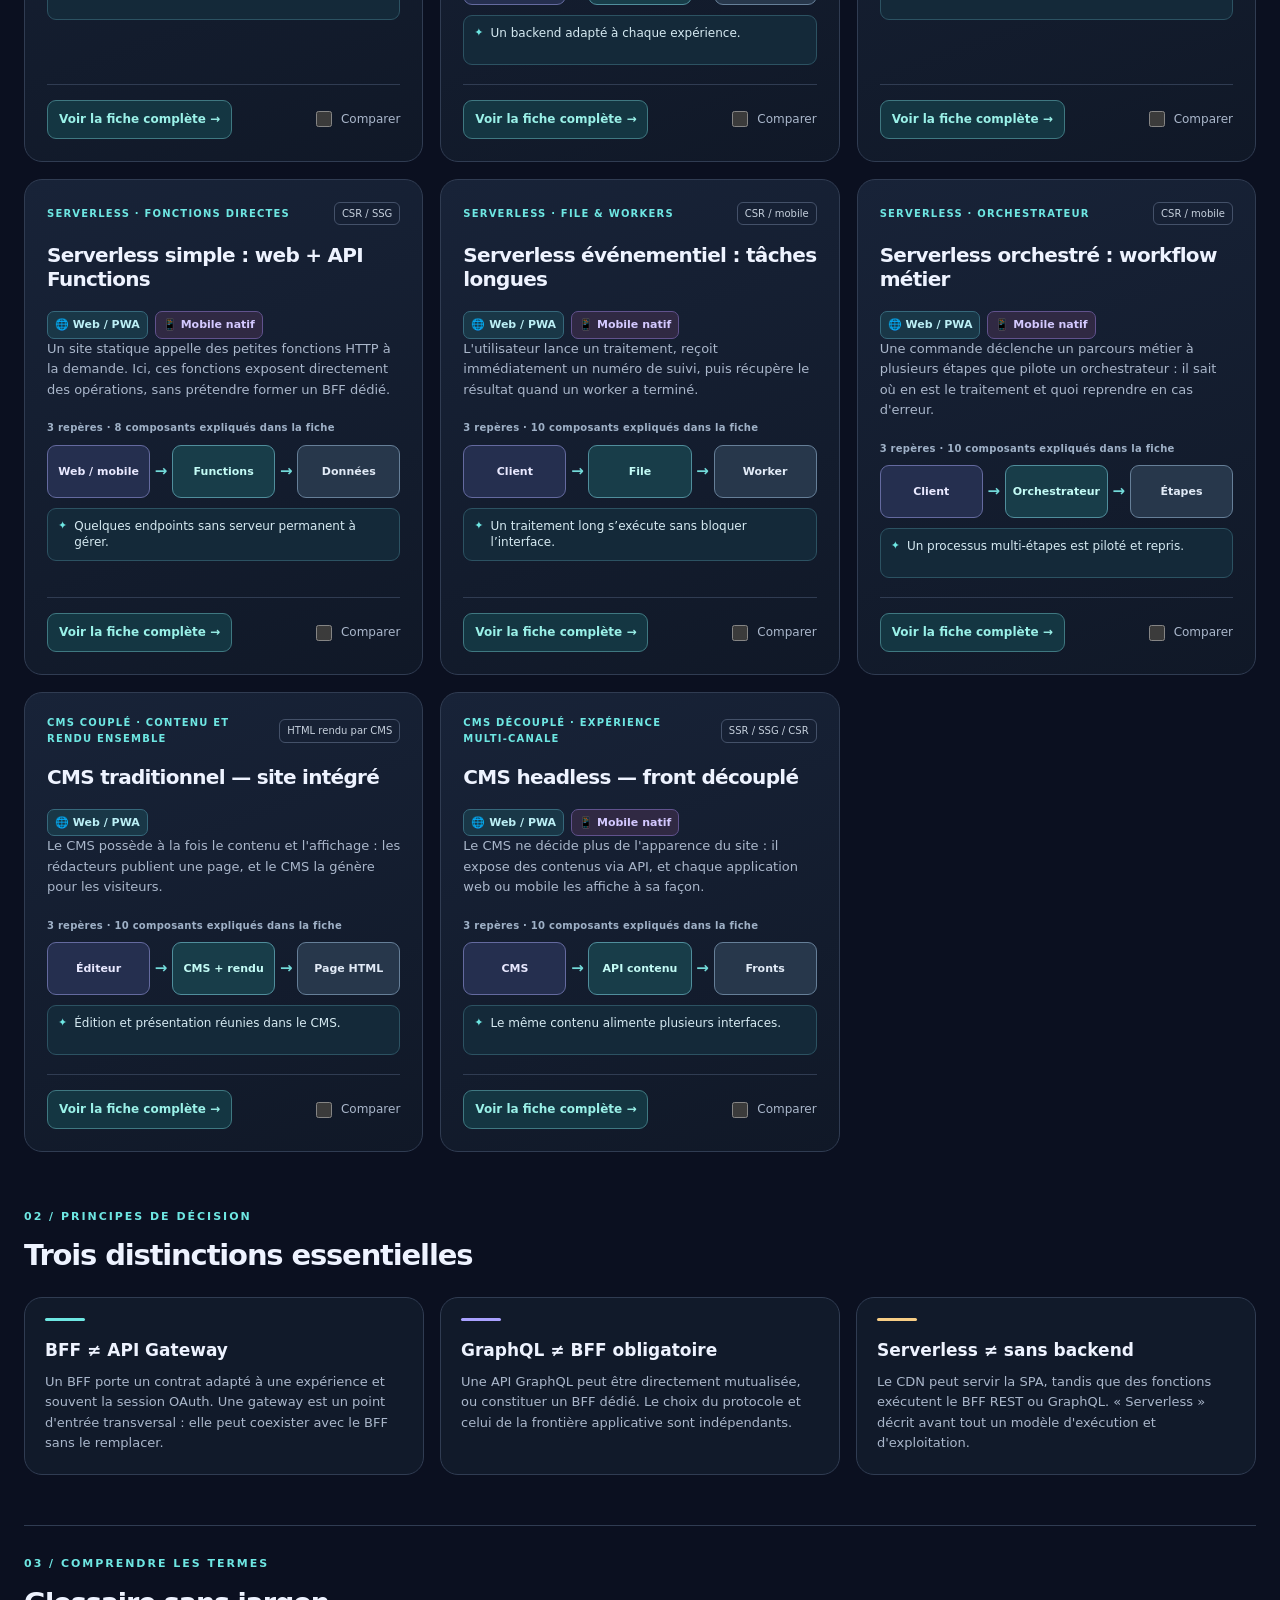
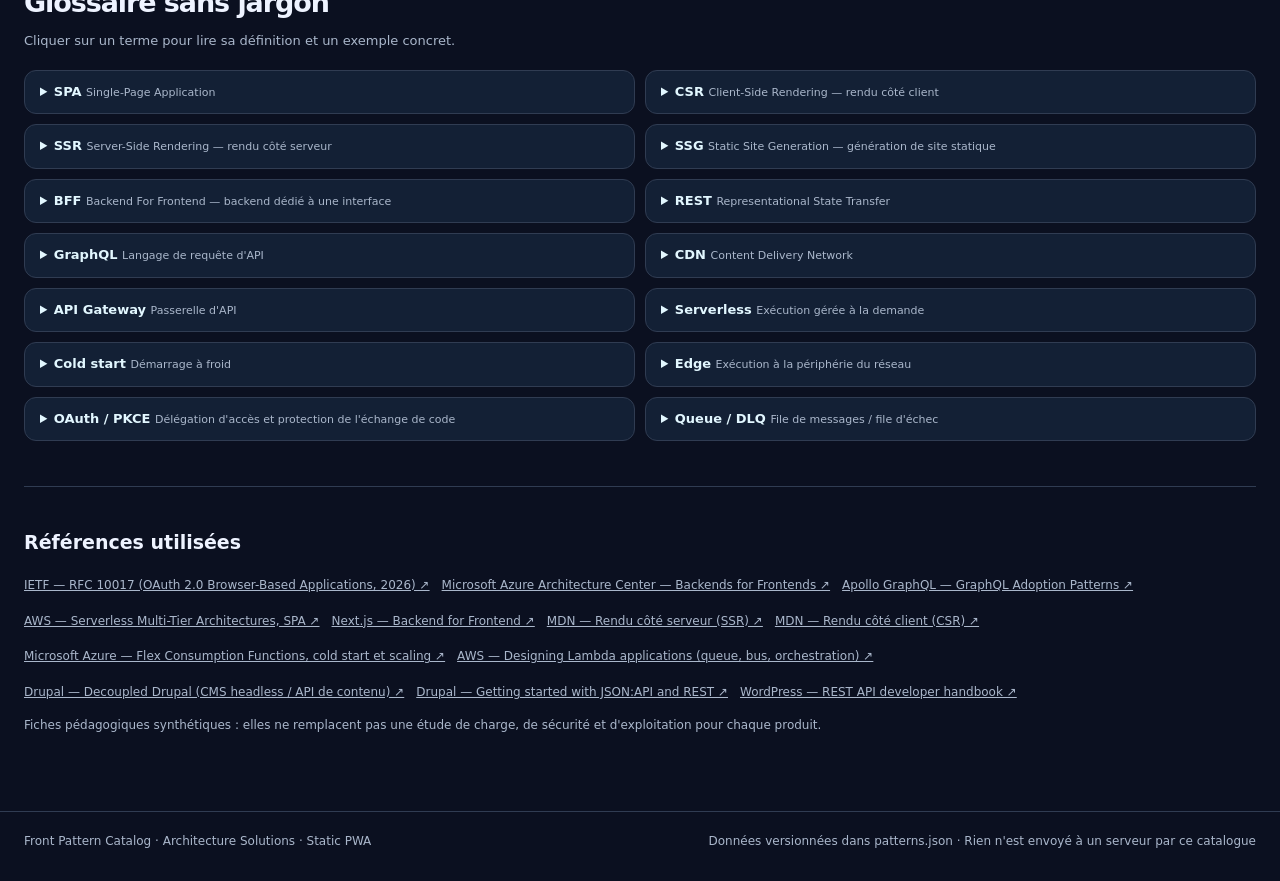
==== commit 275270d4: "style(cards): cartes équilibrées, accroche valeur et repères adaptatifs sans scroll" ====
--- a/index.html
+++ b/index.html
@@ -153,6 +153,28 @@
 .pattern a.detail{display:inline-flex;align-items:center;justify-content:center;border:1px solid #3f7881;border-radius:9px;background:#143642;color:#9af1e8;text-decoration:none;font-size:12px;font-weight:750;padding:9px 11px}
 .pattern a.detail:hover{background:#1c4d59;border-color:#81eee4}
 
+
+/* Aperçu des cartes : teaser fixe, zéro défilement, 3 repères lisibles. */
+.pattern .card-preview{width:100%;min-width:0;margin:21px 0 19px;display:flex;flex-direction:column;gap:10px}
+.pattern .card-preview .preview-label{margin:0;font-size:10px;line-height:1.35;letter-spacing:.025em;color:#9fb1c7}
+.pattern .card-preview-flow{display:grid;grid-template-columns:minmax(0,1fr) 12px minmax(0,1fr) 12px minmax(0,1fr);align-items:stretch;gap:5px;width:100%;min-width:0;overflow:visible}
+.pattern .preview-node{display:flex;justify-content:center;align-items:center;min-width:0;min-height:53px;padding:7px 5px;border:1px solid #646a9f;background:#252f4f;border-radius:9px;text-align:center;font-size:11px;line-height:1.23;font-weight:730;color:#e9e9ff;overflow-wrap:anywhere;hyphens:auto}
+.pattern .preview-node-2{background:#183d49;border-color:#508e9c;color:#c3fbf5}
+.pattern .preview-node-3{background:#27374b;border-color:#667f98;color:#e1eaf6}
+.pattern .preview-arrow{display:flex;align-items:center;justify-content:center;min-width:0;color:#73dbda;font-size:15px;font-weight:800}
+.pattern .card-value{display:flex;align-items:flex-start;gap:7px;background:#142939;border:1px solid #2c5262;border-radius:9px;padding:9px 10px;color:#d6eaf2;font-size:12px;line-height:1.38;min-height:50px}
+.pattern .card-value-marker{flex:none;color:var(--cyan);line-height:1.45;font-size:11px}
+.pattern .summary{min-height:0;margin:0;display:-webkit-box;-webkit-box-orient:vertical;-webkit-line-clamp:4;line-clamp:4;overflow:hidden}
+.pattern .bottom{padding-top:15px}
+@media (max-width:670px){
+ .pattern .card-preview{margin:18px 0}
+ .pattern .preview-node{font-size:11.5px;min-height:50px}
+}
+@media (max-width:370px){
+ .pattern .card-preview-flow{grid-template-columns:minmax(0,1fr) 9px minmax(0,1fr) 9px minmax(0,1fr);gap:3px}
+ .pattern .preview-node{font-size:10px;padding:7px 3px}
+}
+
 </style>
 </head>
 <body>
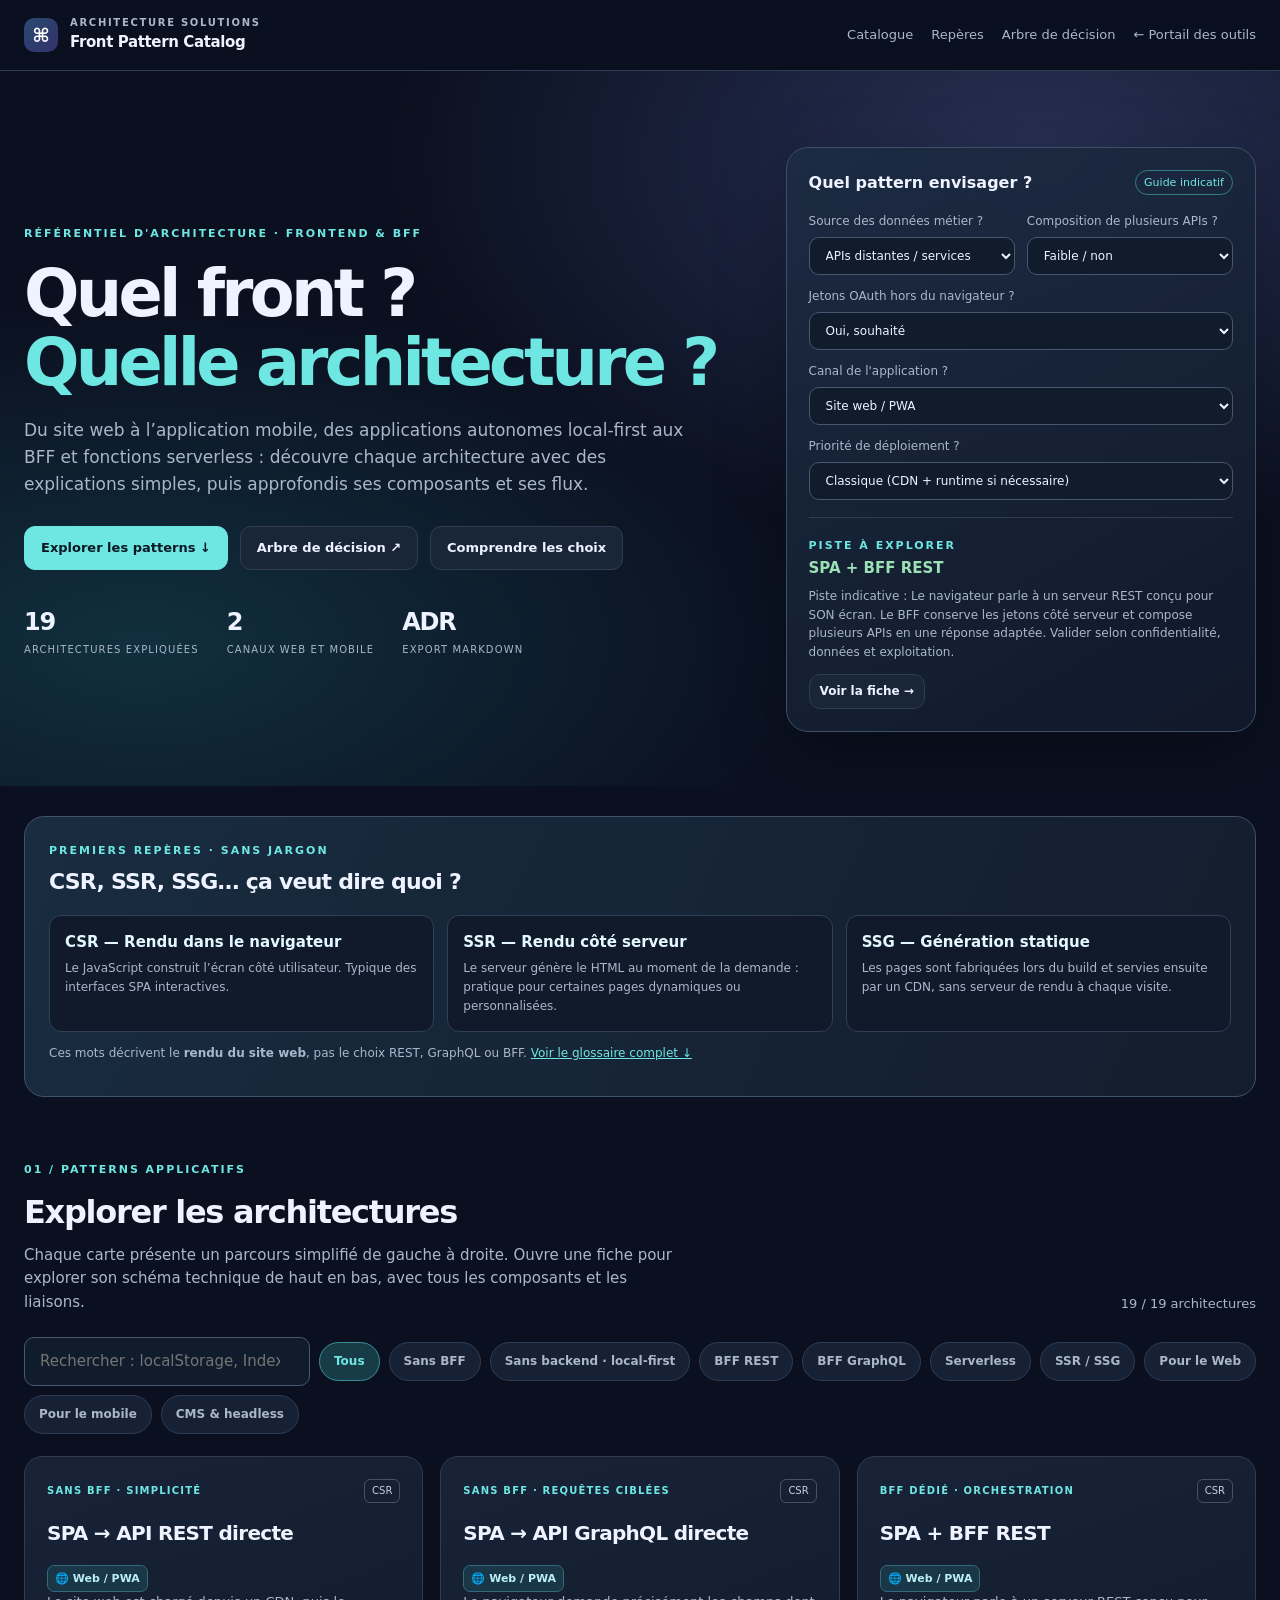
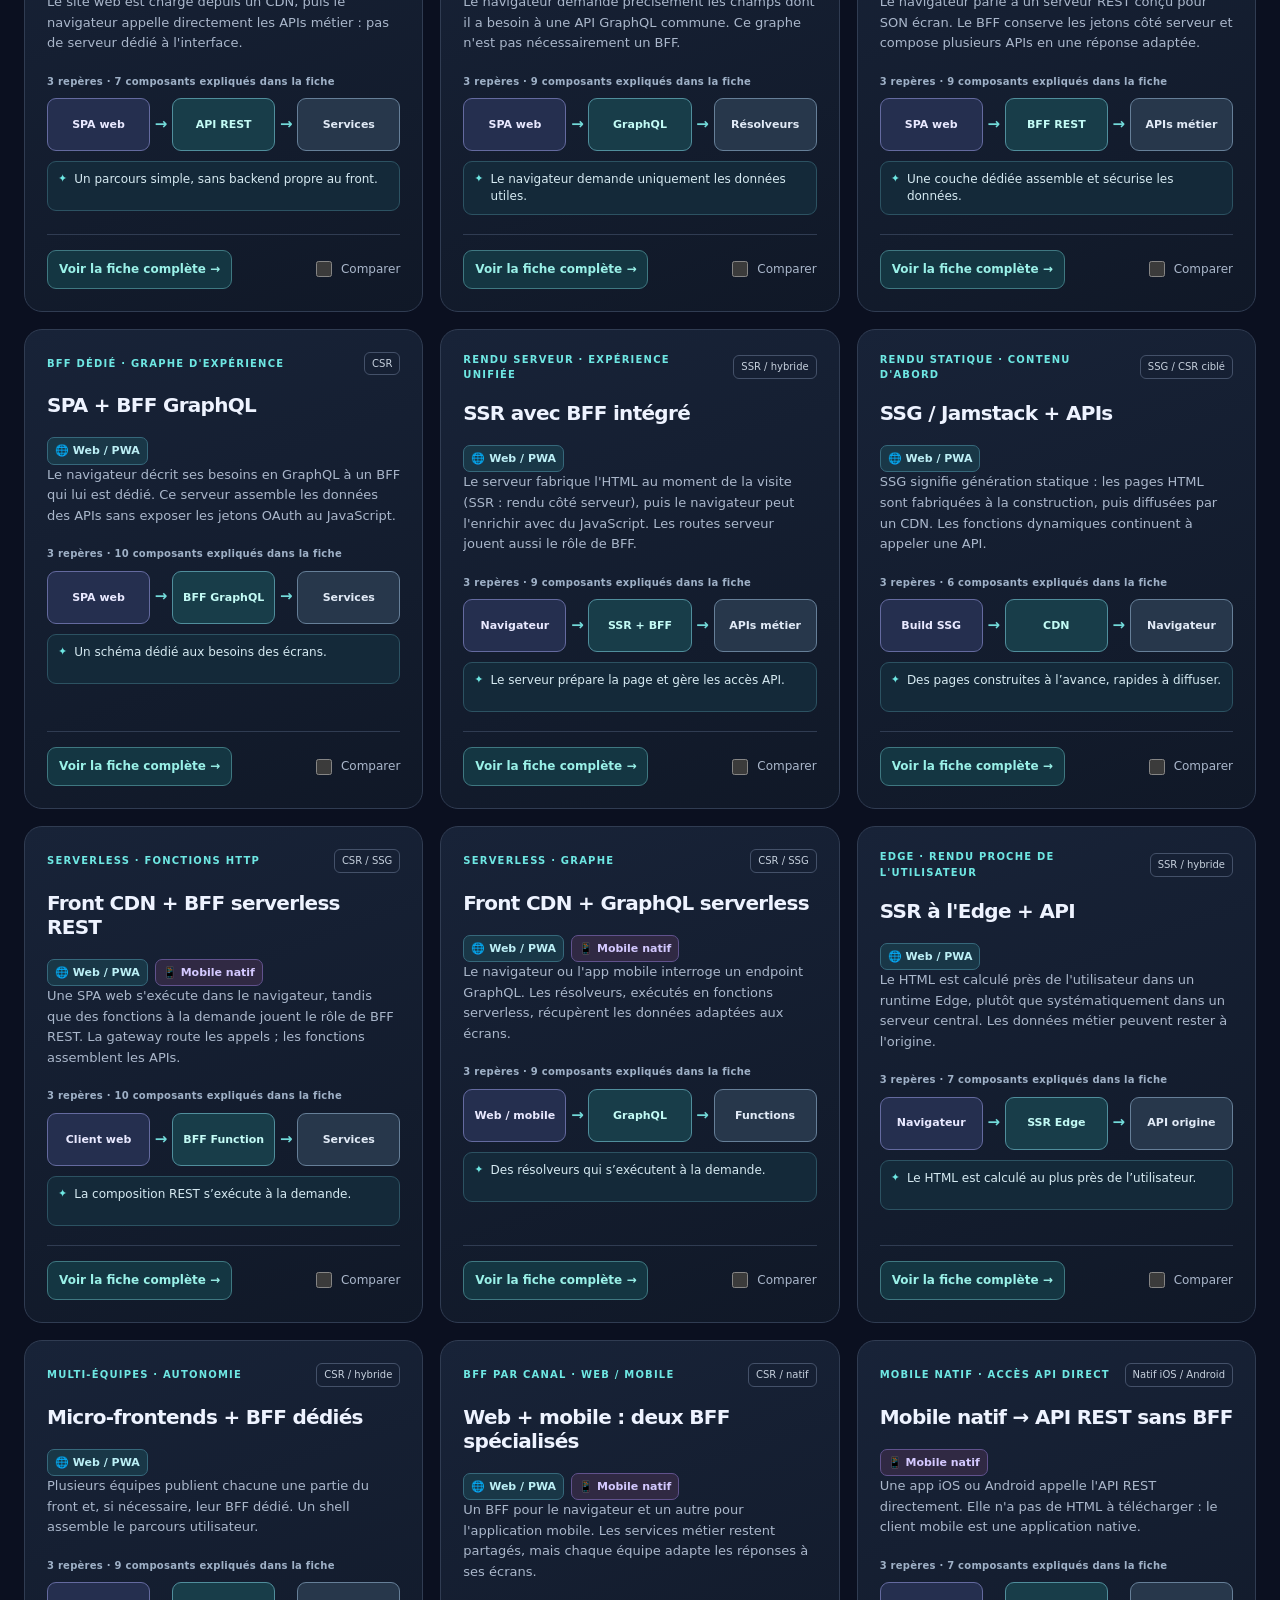
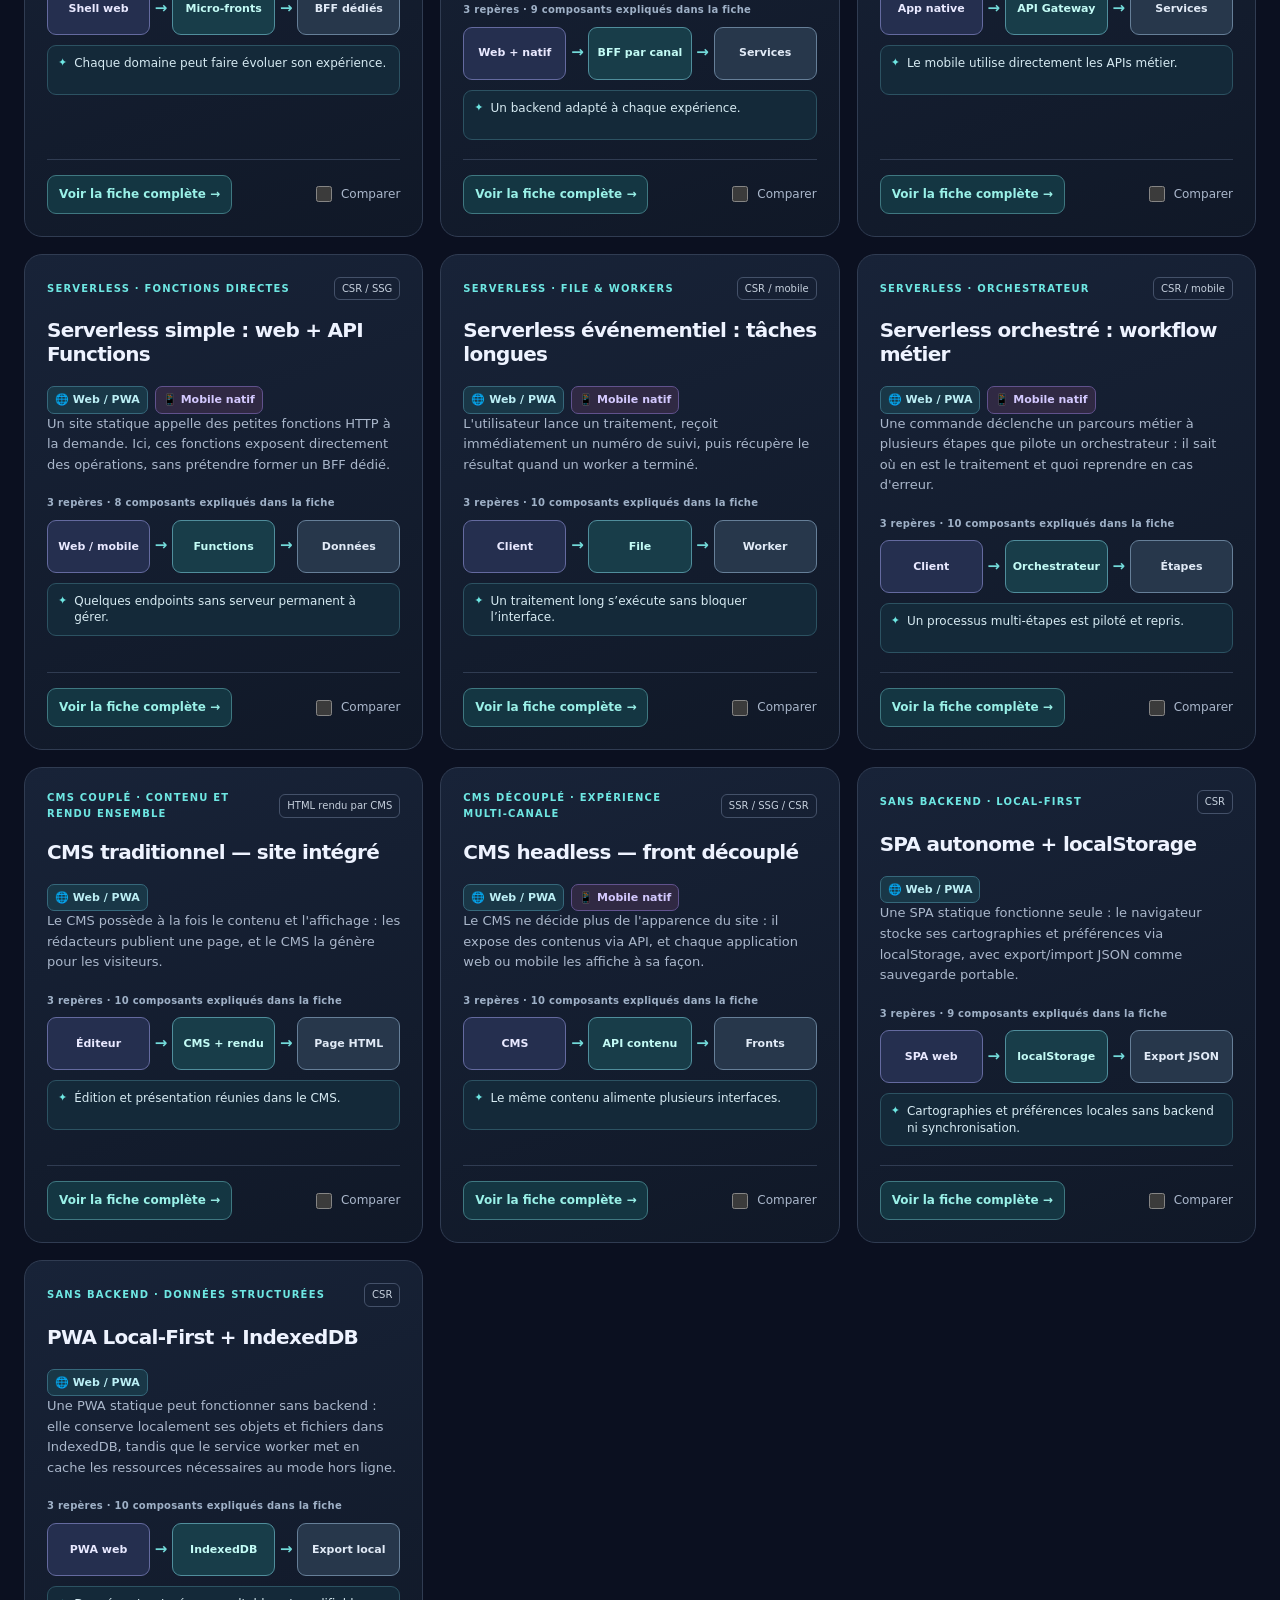
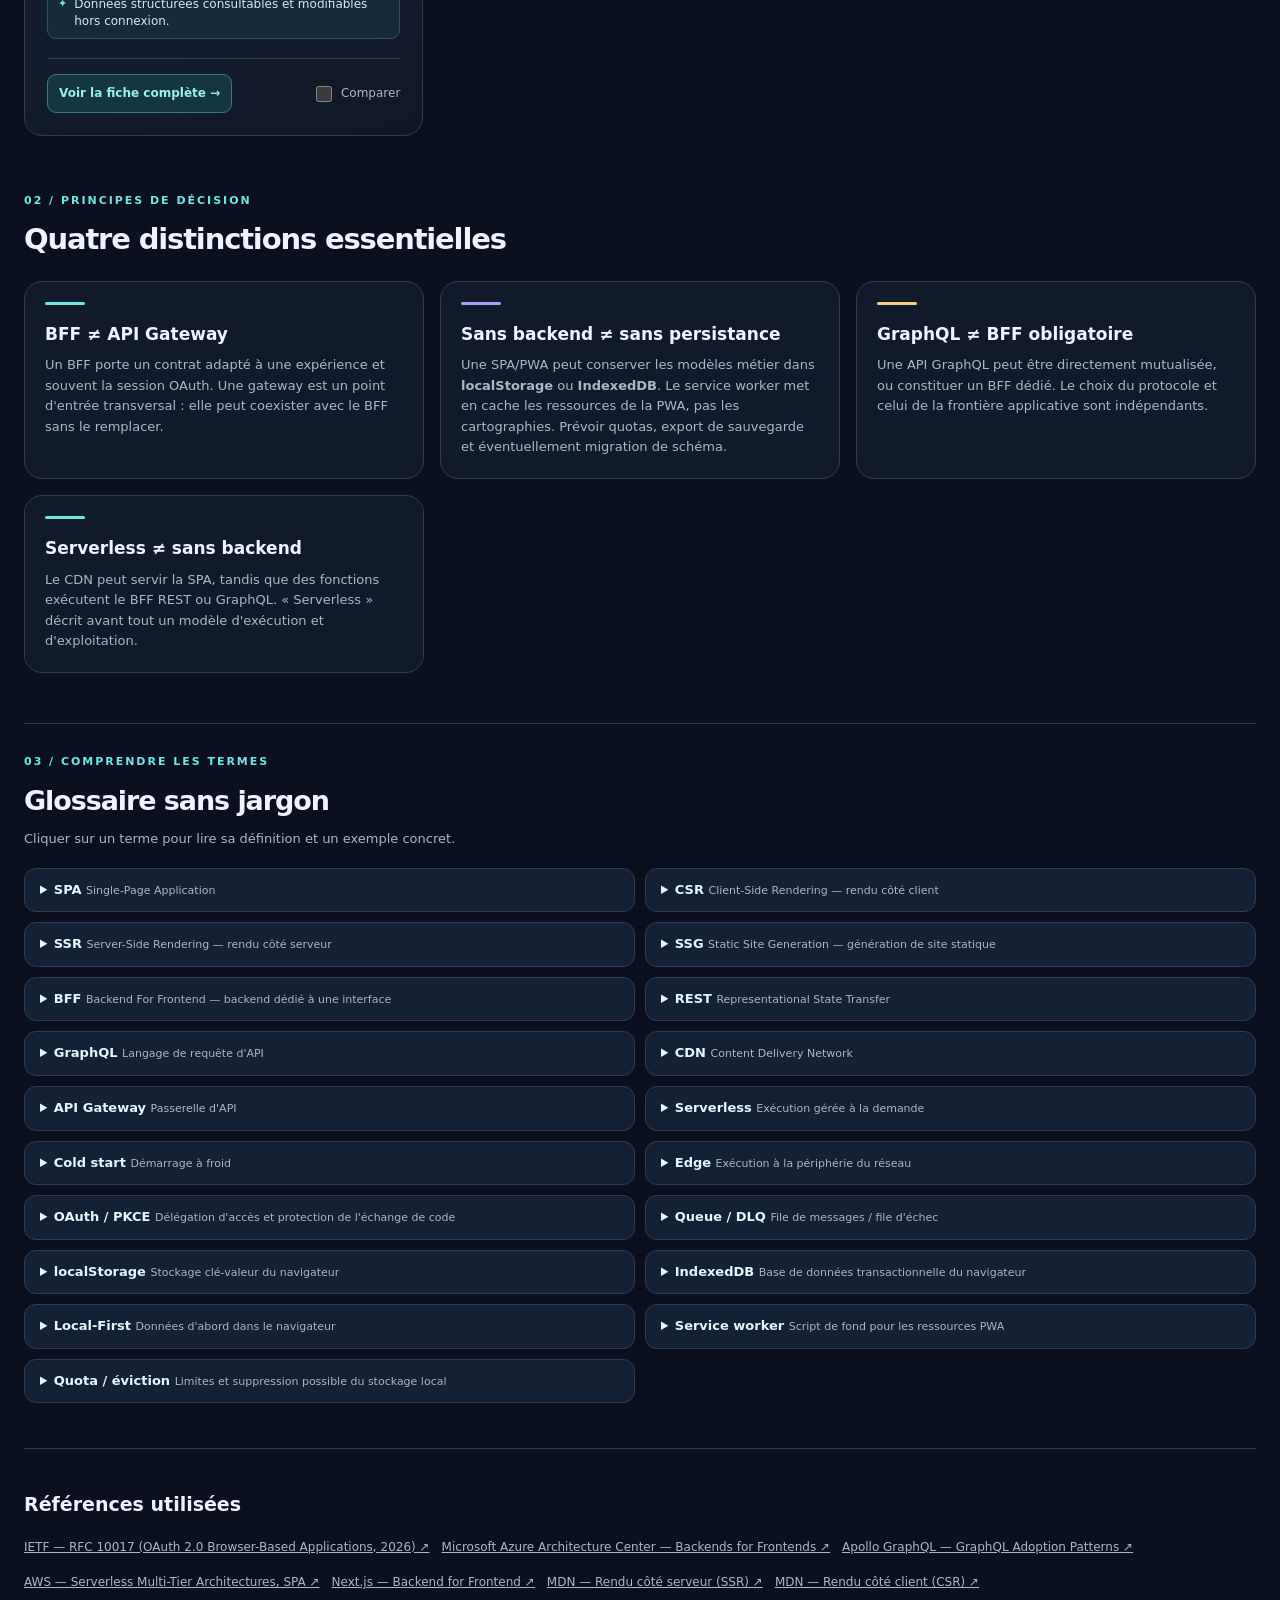
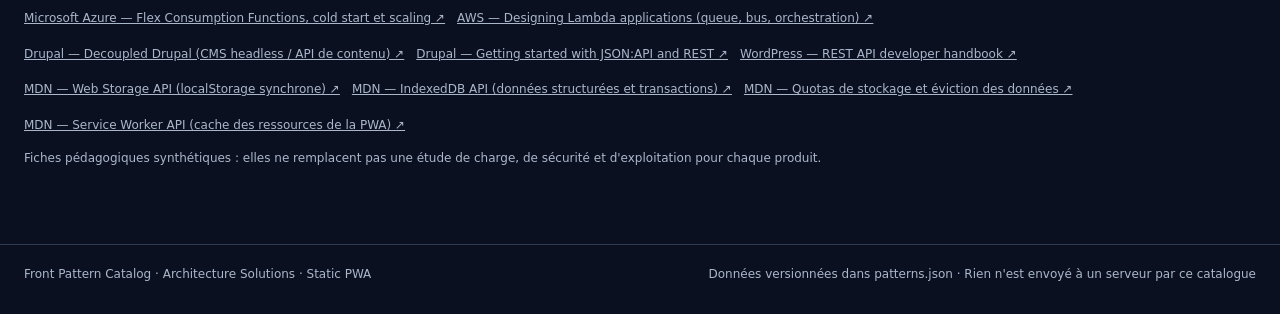
==== commit 4e2b5d8e: "feat(UX): filter and guide backend-free local storage frontend architectures" ====
--- a/index.html
+++ b/index.html
@@ -185,14 +185,16 @@
 <section class="hero"><div class="wrap hero-grid">
  <div><span class="eyebrow">Référentiel d'architecture · Frontend & BFF</span>
   <h1>Quel front ?<br><em>Quelle architecture ?</em></h1>
-  <p>Du site web à l’application mobile, du BFF REST ou GraphQL aux fonctions serverless : découvre chaque architecture avec des explications simples, puis approfondis ses composants et ses flux.</p>
+  <p>Du site web à l’application mobile, des applications autonomes local-first aux BFF et fonctions serverless : découvre chaque architecture avec des explications simples, puis approfondis ses composants et ses flux.</p>
   <div class="hero-actions"><a class="btn primary" href="#catalogue">Explorer les patterns ↓</a><a class="btn" href="./decision-tree.html">Arbre de décision ↗</a><a class="btn" href="#repères">Comprendre les choix</a></div>
-  <div class="quick-facts"><div><strong id="totalCount">17</strong><span>Architectures expliquées</span></div><div><strong>2</strong><span>Canaux web et mobile</span></div><div><strong>ADR</strong><span>Export Markdown</span></div></div>
+  <div class="quick-facts"><div><strong id="totalCount">19</strong><span>Architectures expliquées</span></div><div><strong>2</strong><span>Canaux web et mobile</span></div><div><strong>ADR</strong><span>Export Markdown</span></div></div>
  </div>
  <aside class="hero-panel" aria-label="Assistant d'orientation">
   <div class="panel-head"><strong>Quel pattern envisager ?</strong><span>Guide indicatif</span></div>
   <div class="select-grid">
-   <label class="field">Composition de plusieurs APIs ?
+   <label class="field">Source des données métier ?
+     <select id="dataSource"><option value="api">APIs distantes / services</option><option value="local-simple">Local simple (localStorage)</option><option value="local-rich">Local structuré (IndexedDB)</option></select></label>
+    <label class="field">Composition de plusieurs APIs ?
     <select id="aggregation"><option value="no">Faible / non</option><option value="yes">Oui, plusieurs sources</option></select></label>
    <label class="field">Jetons OAuth hors du navigateur ?
     <select id="secure"><option value="yes">Oui, souhaité</option><option value="no">Non, client public possible</option></select></label>
@@ -216,9 +218,10 @@
 <section id="catalogue" aria-labelledby="catalogTitle">
  <div class="intro"><div><span class="eyebrow">01 / Patterns applicatifs</span><h2 id="catalogTitle">Explorer les architectures</h2><p>Chaque carte présente un parcours simplifié de gauche à droite. Ouvre une fiche pour explorer son schéma technique de haut en bas, avec tous les composants et les liaisons.</p></div><span class="counter" id="resultCount" aria-live="polite"></span></div>
  <div class="filters" role="group" aria-label="Filtrer les patterns">
-  <input class="search" id="search" type="search" placeholder="Rechercher : REST, GraphQL, OAuth, SSR…" aria-label="Rechercher des patterns">
+  <input class="search" id="search" type="search" placeholder="Rechercher : localStorage, IndexedDB, REST, GraphQL…" aria-label="Rechercher des patterns">
   <button class="chip" type="button" data-filter="all" aria-pressed="true">Tous</button>
   <button class="chip" type="button" data-filter="direct" aria-pressed="false">Sans BFF</button>
+   <button class="chip" type="button" data-filter="local-first" aria-pressed="false">Sans backend · local-first</button>
   <button class="chip" type="button" data-filter="bff-rest" aria-pressed="false">BFF REST</button>
   <button class="chip" type="button" data-filter="bff-graphql" aria-pressed="false">BFF GraphQL</button>
   <button class="chip" type="button" data-filter="serverless" aria-pressed="false">Serverless</button>
@@ -239,10 +242,11 @@
  <div class="compare-actions"><button class="btn small" type="button" id="clearCompare">Effacer la sélection</button><button class="btn primary small" type="button" id="copyCompare">Copier l’ADR Markdown</button></div>
 </dialog>
 <section class="guidance" id="repères" aria-labelledby="guideTitle">
- <span class="eyebrow">02 / Principes de décision</span><h2 id="guideTitle">Trois distinctions essentielles</h2>
+ <span class="eyebrow">02 / Principes de décision</span><h2 id="guideTitle">Quatre distinctions essentielles</h2>
  <div class="guide-grid">
   <article class="guide"><div class="stripe"></div><h3>BFF ≠ API Gateway</h3><p>Un BFF porte un contrat adapté à une expérience et souvent la session OAuth. Une gateway est un point d'entrée transversal : elle peut coexister avec le BFF sans le remplacer.</p></article>
-  <article class="guide"><div class="stripe"></div><h3>GraphQL ≠ BFF obligatoire</h3><p>Une API GraphQL peut être directement mutualisée, ou constituer un BFF dédié. Le choix du protocole et celui de la frontière applicative sont indépendants.</p></article>
+  <article class="guide"><div class="stripe"></div><h3>Sans backend ≠ sans persistance</h3><p>Une SPA/PWA peut conserver les modèles métier dans <strong>localStorage</strong> ou <strong>IndexedDB</strong>. Le service worker met en cache les ressources de la PWA, pas les cartographies. Prévoir quotas, export de sauvegarde et éventuellement migration de schéma.</p></article>
+   <article class="guide"><div class="stripe"></div><h3>GraphQL ≠ BFF obligatoire</h3><p>Une API GraphQL peut être directement mutualisée, ou constituer un BFF dédié. Le choix du protocole et celui de la frontière applicative sont indépendants.</p></article>
   <article class="guide"><div class="stripe"></div><h3>Serverless ≠ sans backend</h3><p>Le CDN peut servir la SPA, tandis que des fonctions exécutent le BFF REST ou GraphQL. « Serverless » décrit avant tout un modèle d'exécution et d'exploitation.</p></article>
  </div>
 </section>
@@ -343,22 +347,28 @@
  var sec=document.getElementById("secure").value==="yes";
  var dep=document.getElementById("deployment").value;
  var ch=document.getElementById("channel").value;
+ var dataSource=document.getElementById("dataSource").value;
+ var browserLocal=dataSource!=="api"&&ch==="web";
+ ["aggregation","secure","deployment"].forEach(function(key){document.getElementById(key).disabled=browserLocal});
  var id;
- if(dep==="seo")id=ch==="mobile"?"mobile-native-direct":"ssr-bff";
+ if(browserLocal)id=dataSource==="local-rich"?"pwa-indexeddb":"spa-localstorage";
+ else if(dep==="seo")id=ch==="mobile"?"mobile-native-direct":"ssr-bff";
  else if(dep==="serverless")id=(agg||sec)?"serverless-bff-rest":"serverless-direct";
  else if(ch==="mobile")id=agg?"multi-channel-bff":"mobile-native-direct";
  else if(ch==="both")id="multi-channel-bff";
  else id=(agg||sec)?"bff-rest":"spa-rest-direct";
  var p=find(id);if(!p)return;
  document.getElementById("suggestTitle").textContent=p.title;
- document.getElementById("suggestReason").textContent="Piste indicative : "+p.simple+" Valider selon identité, charge et ownership.";
+ document.getElementById("suggestReason").textContent="Piste indicative : "+p.simple+
+  (dataSource!=="api"&&ch!=="web"?" Le stockage navigateur présenté concerne Web/PWA ; choisir le canal Web pour cette variante.":"")+
+  " Valider selon confidentialité, données et exploitation.";
  document.getElementById("suggestOpen").dataset.open=id;
 }
 cards.addEventListener("change",function(e){if(e.target.matches("[data-compare]"))toggle(e.target.dataset.compare,e.target.checked)});
 document.querySelectorAll("[data-filter]").forEach(function(b){b.addEventListener("click",function(){filter=b.dataset.filter;document.querySelectorAll("[data-filter]").forEach(function(x){x.setAttribute("aria-pressed",String(x===b))});render()})});
 document.getElementById("search").addEventListener("input",function(e){search=e.target.value.trim().toLocaleLowerCase("fr");render()});
 document.getElementById("suggestOpen").addEventListener("click",function(e){openDetail(e.currentTarget.dataset.open)});
-["aggregation","secure","deployment","channel"].forEach(function(k){document.getElementById(k).addEventListener("change",orient)});
+["aggregation","secure","deployment","channel","dataSource"].forEach(function(k){document.getElementById(k).addEventListener("change",orient)});
 document.getElementById("clearCompare").addEventListener("click",function(){selected.clear();render()});
 document.getElementById("clearSelection").addEventListener("click",function(){selected.clear();render()});
 document.getElementById("launchCompare").addEventListener("click",openComparison);
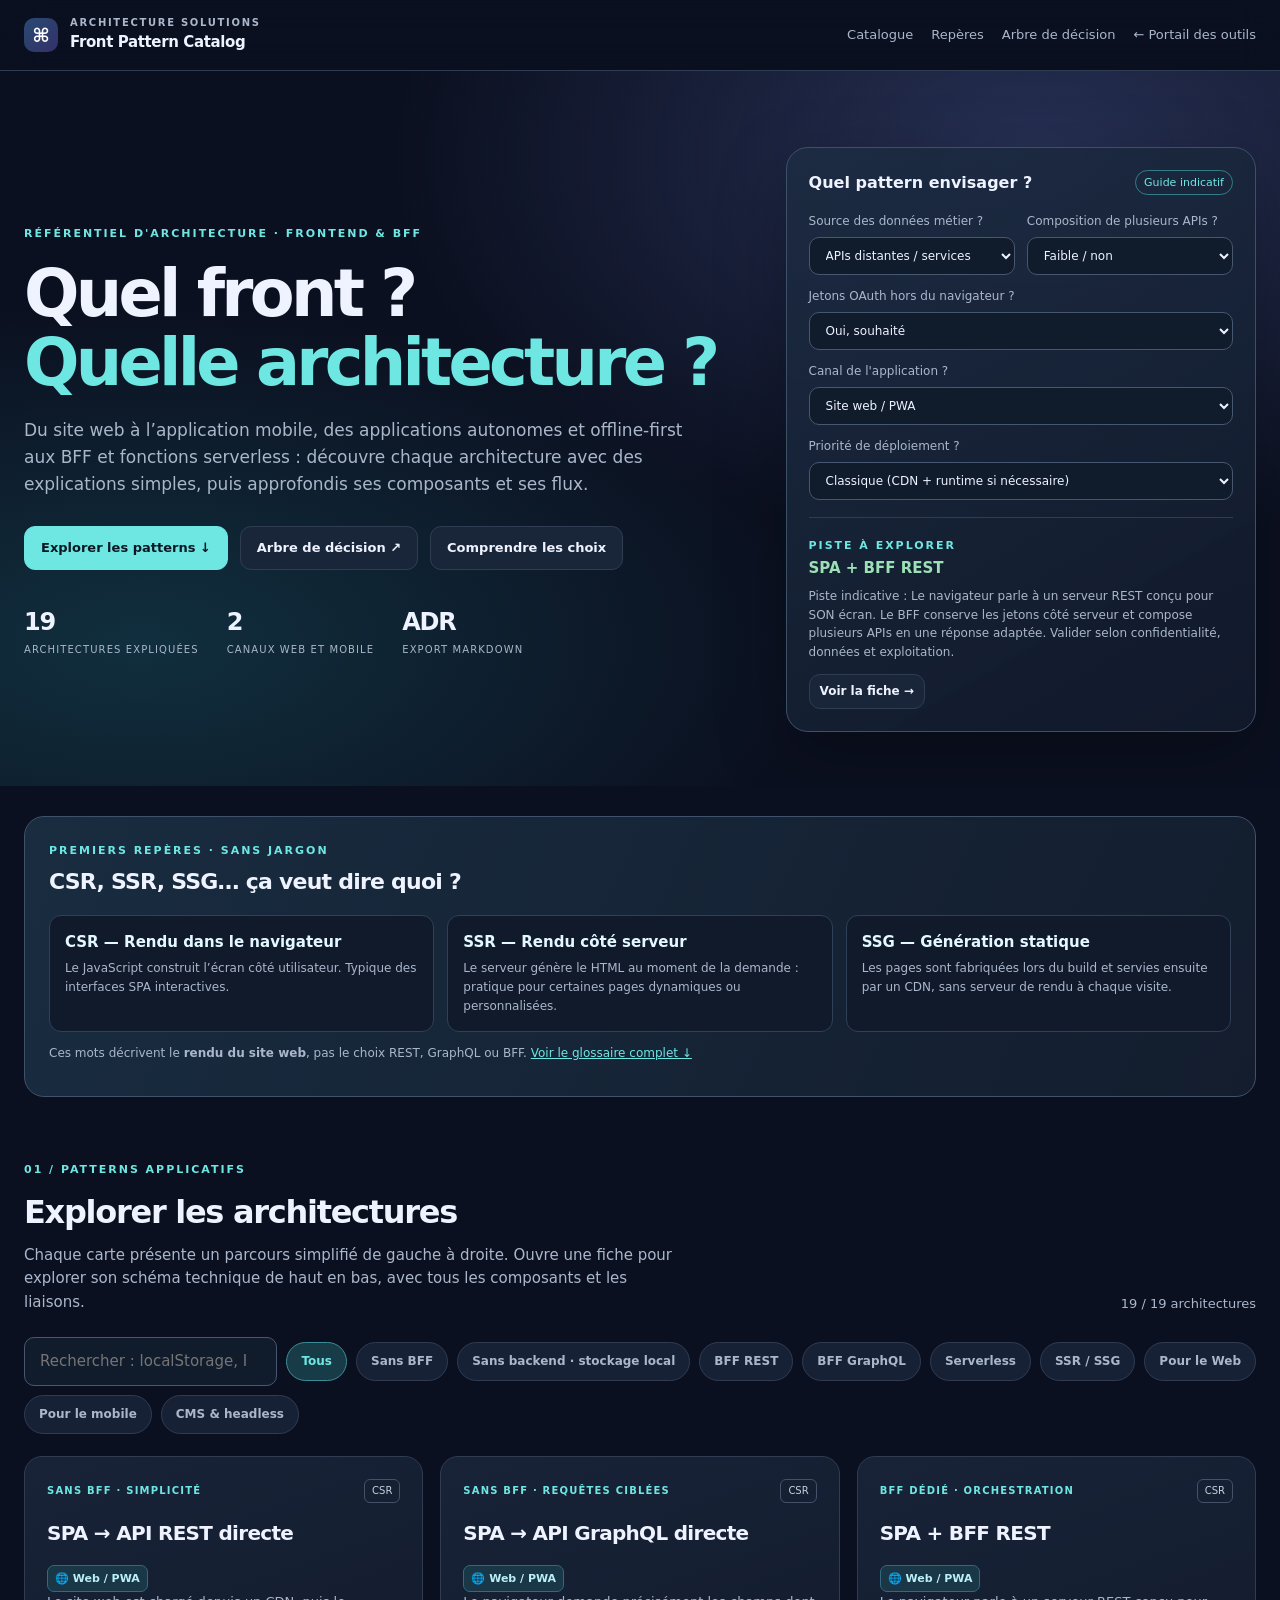
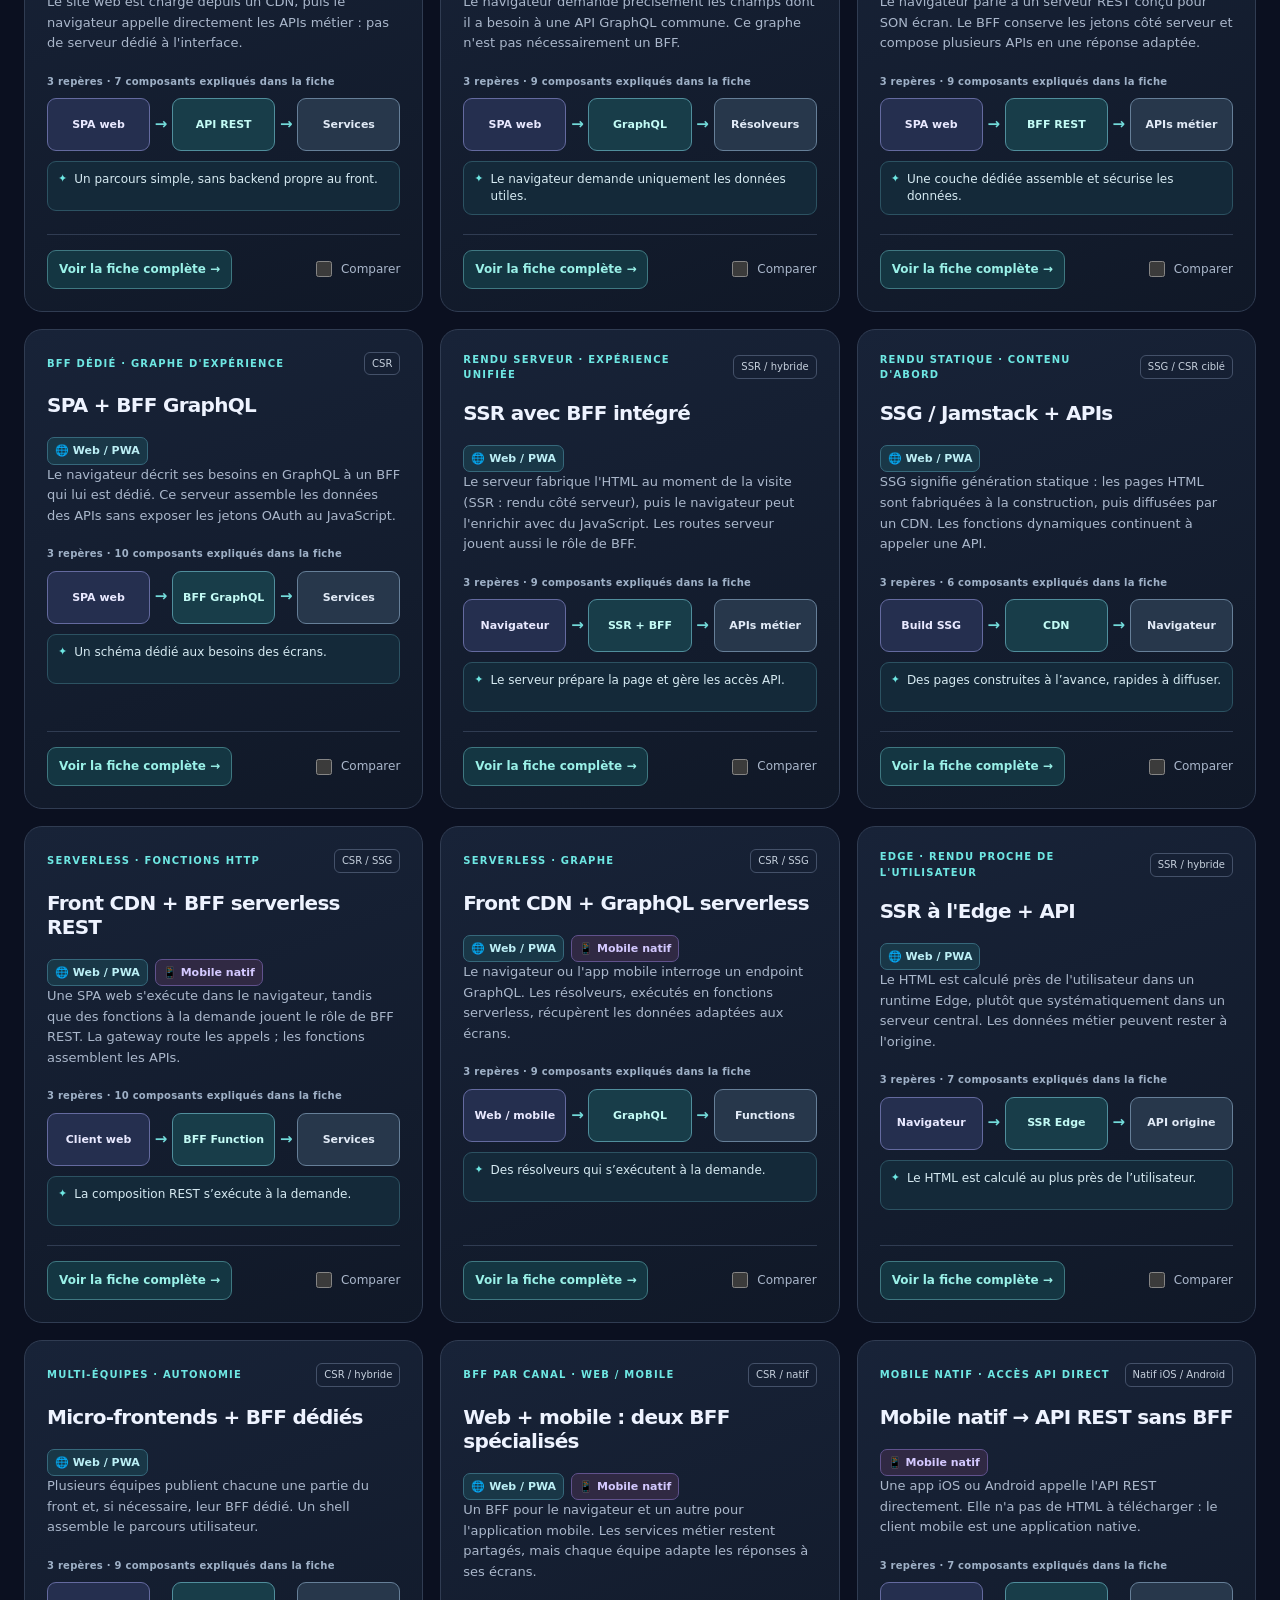
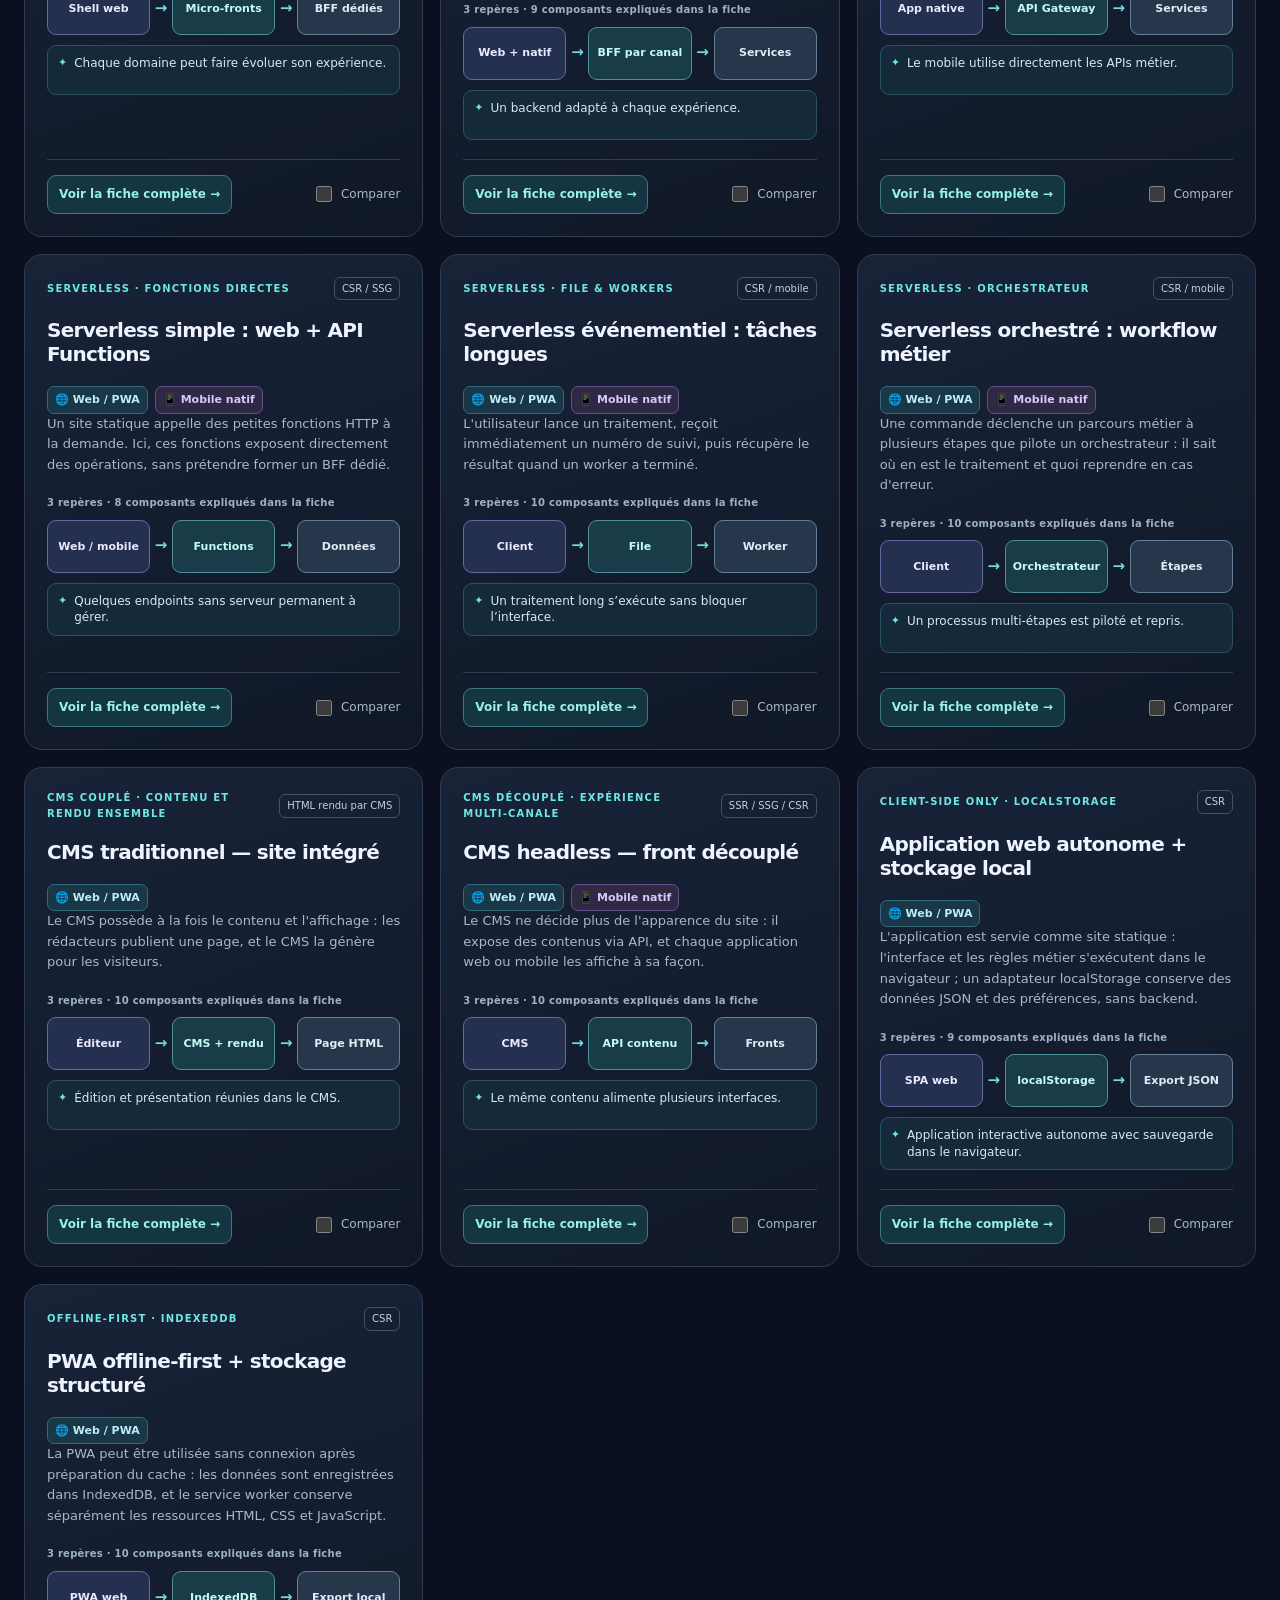
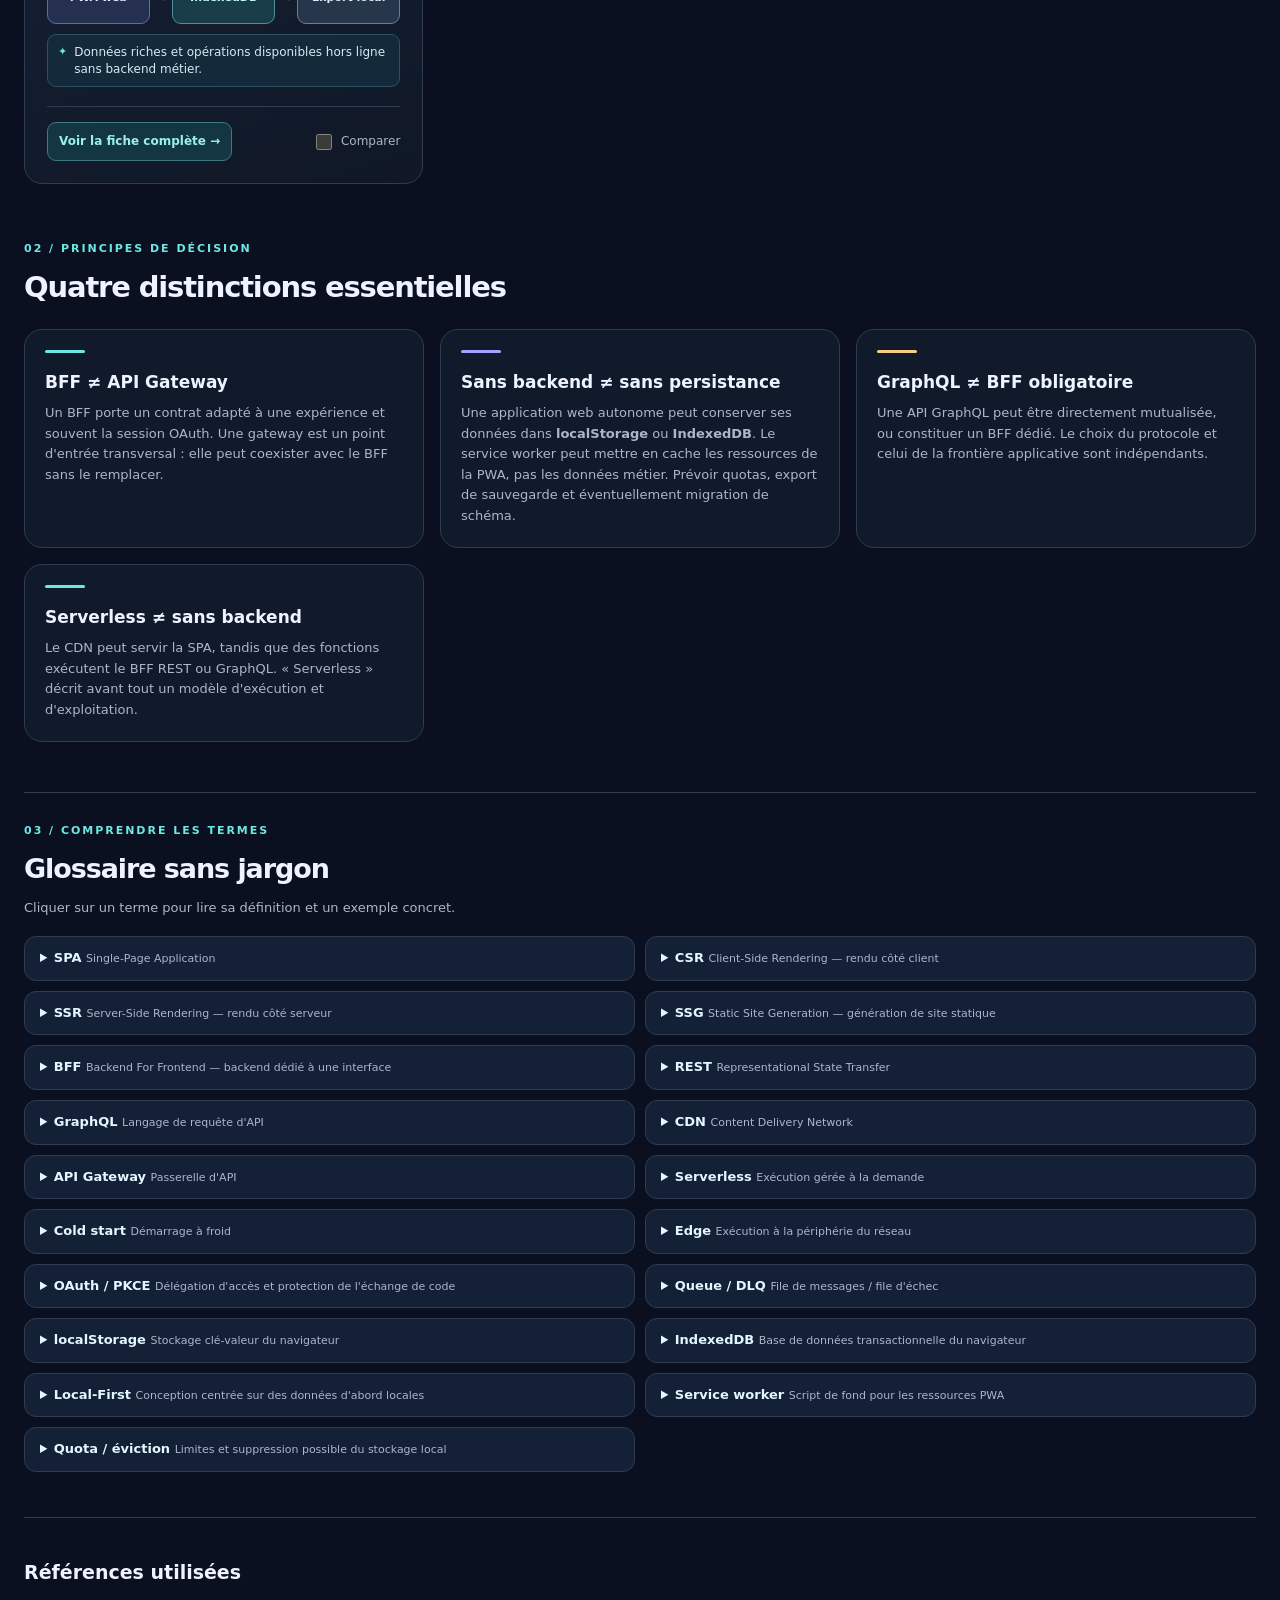
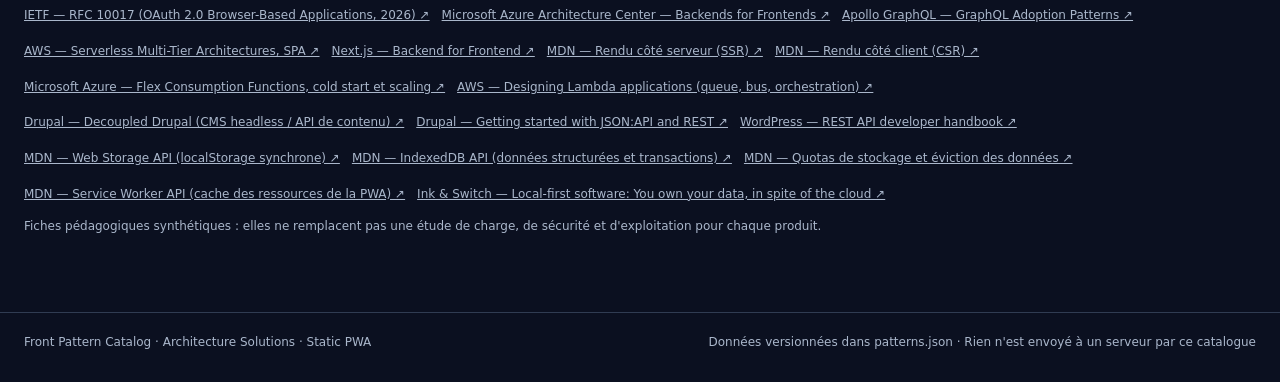
==== commit b10cdaeb: "docs(architecture): use standard client-side and offline-first terminology" ====
--- a/index.html
+++ b/index.html
@@ -185,7 +185,7 @@
 <section class="hero"><div class="wrap hero-grid">
  <div><span class="eyebrow">Référentiel d'architecture · Frontend & BFF</span>
   <h1>Quel front ?<br><em>Quelle architecture ?</em></h1>
-  <p>Du site web à l’application mobile, des applications autonomes local-first aux BFF et fonctions serverless : découvre chaque architecture avec des explications simples, puis approfondis ses composants et ses flux.</p>
+  <p>Du site web à l’application mobile, des applications autonomes et offline-first aux BFF et fonctions serverless : découvre chaque architecture avec des explications simples, puis approfondis ses composants et ses flux.</p>
   <div class="hero-actions"><a class="btn primary" href="#catalogue">Explorer les patterns ↓</a><a class="btn" href="./decision-tree.html">Arbre de décision ↗</a><a class="btn" href="#repères">Comprendre les choix</a></div>
   <div class="quick-facts"><div><strong id="totalCount">19</strong><span>Architectures expliquées</span></div><div><strong>2</strong><span>Canaux web et mobile</span></div><div><strong>ADR</strong><span>Export Markdown</span></div></div>
  </div>
@@ -193,7 +193,7 @@
   <div class="panel-head"><strong>Quel pattern envisager ?</strong><span>Guide indicatif</span></div>
   <div class="select-grid">
    <label class="field">Source des données métier ?
-     <select id="dataSource"><option value="api">APIs distantes / services</option><option value="local-simple">Local simple (localStorage)</option><option value="local-rich">Local structuré (IndexedDB)</option></select></label>
+     <select id="dataSource"><option value="api">APIs distantes / services</option><option value="local-simple">Local simple (variante localStorage)</option><option value="local-rich">Local structuré (variante IndexedDB)</option></select></label>
     <label class="field">Composition de plusieurs APIs ?
     <select id="aggregation"><option value="no">Faible / non</option><option value="yes">Oui, plusieurs sources</option></select></label>
    <label class="field">Jetons OAuth hors du navigateur ?
@@ -221,7 +221,7 @@
   <input class="search" id="search" type="search" placeholder="Rechercher : localStorage, IndexedDB, REST, GraphQL…" aria-label="Rechercher des patterns">
   <button class="chip" type="button" data-filter="all" aria-pressed="true">Tous</button>
   <button class="chip" type="button" data-filter="direct" aria-pressed="false">Sans BFF</button>
-   <button class="chip" type="button" data-filter="local-first" aria-pressed="false">Sans backend · local-first</button>
+   <button class="chip" type="button" data-filter="local-first" aria-pressed="false">Sans backend · stockage local</button>
   <button class="chip" type="button" data-filter="bff-rest" aria-pressed="false">BFF REST</button>
   <button class="chip" type="button" data-filter="bff-graphql" aria-pressed="false">BFF GraphQL</button>
   <button class="chip" type="button" data-filter="serverless" aria-pressed="false">Serverless</button>
@@ -245,7 +245,7 @@
  <span class="eyebrow">02 / Principes de décision</span><h2 id="guideTitle">Quatre distinctions essentielles</h2>
  <div class="guide-grid">
   <article class="guide"><div class="stripe"></div><h3>BFF ≠ API Gateway</h3><p>Un BFF porte un contrat adapté à une expérience et souvent la session OAuth. Une gateway est un point d'entrée transversal : elle peut coexister avec le BFF sans le remplacer.</p></article>
-  <article class="guide"><div class="stripe"></div><h3>Sans backend ≠ sans persistance</h3><p>Une SPA/PWA peut conserver les modèles métier dans <strong>localStorage</strong> ou <strong>IndexedDB</strong>. Le service worker met en cache les ressources de la PWA, pas les cartographies. Prévoir quotas, export de sauvegarde et éventuellement migration de schéma.</p></article>
+  <article class="guide"><div class="stripe"></div><h3>Sans backend ≠ sans persistance</h3><p>Une application web autonome peut conserver ses données dans <strong>localStorage</strong> ou <strong>IndexedDB</strong>. Le service worker peut mettre en cache les ressources de la PWA, pas les données métier. Prévoir quotas, export de sauvegarde et éventuellement migration de schéma.</p></article>
    <article class="guide"><div class="stripe"></div><h3>GraphQL ≠ BFF obligatoire</h3><p>Une API GraphQL peut être directement mutualisée, ou constituer un BFF dédié. Le choix du protocole et celui de la frontière applicative sont indépendants.</p></article>
   <article class="guide"><div class="stripe"></div><h3>Serverless ≠ sans backend</h3><p>Le CDN peut servir la SPA, tandis que des fonctions exécutent le BFF REST ou GraphQL. « Serverless » décrit avant tout un modèle d'exécution et d'exploitation.</p></article>
  </div>
